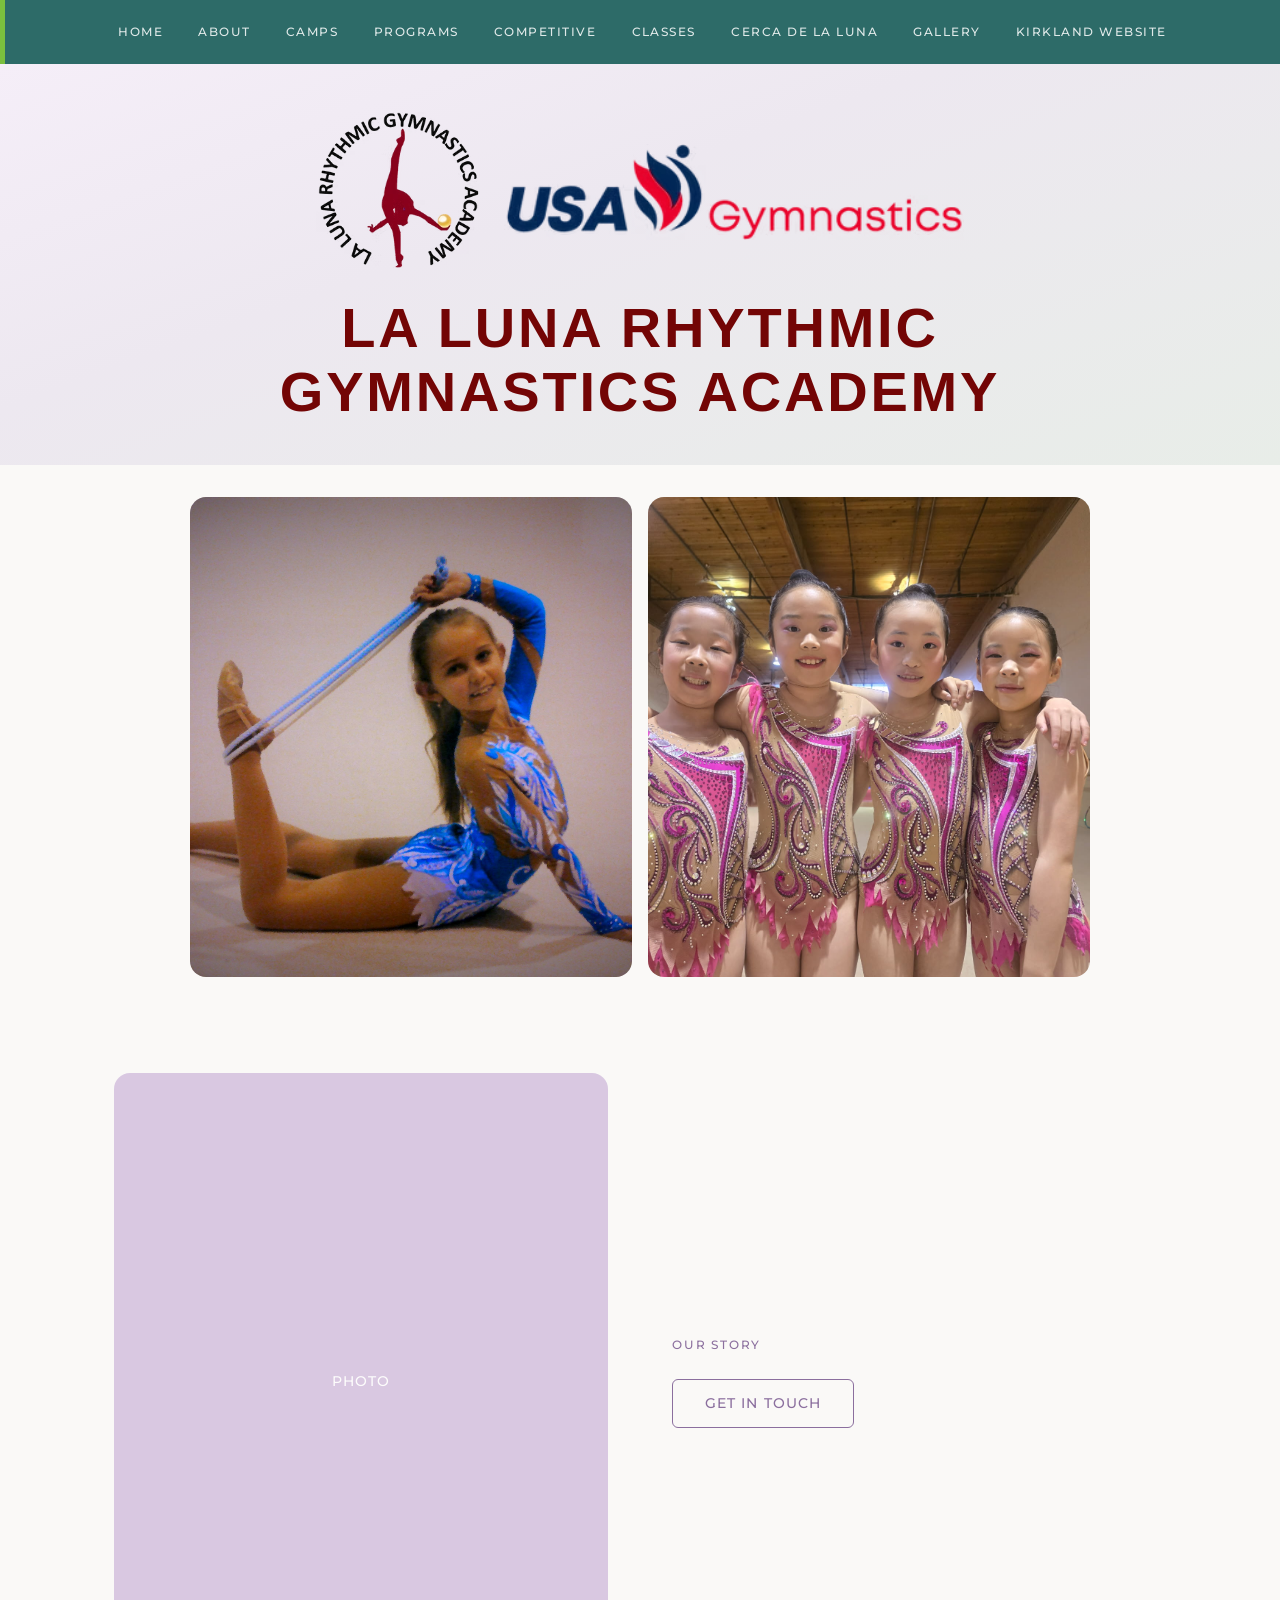
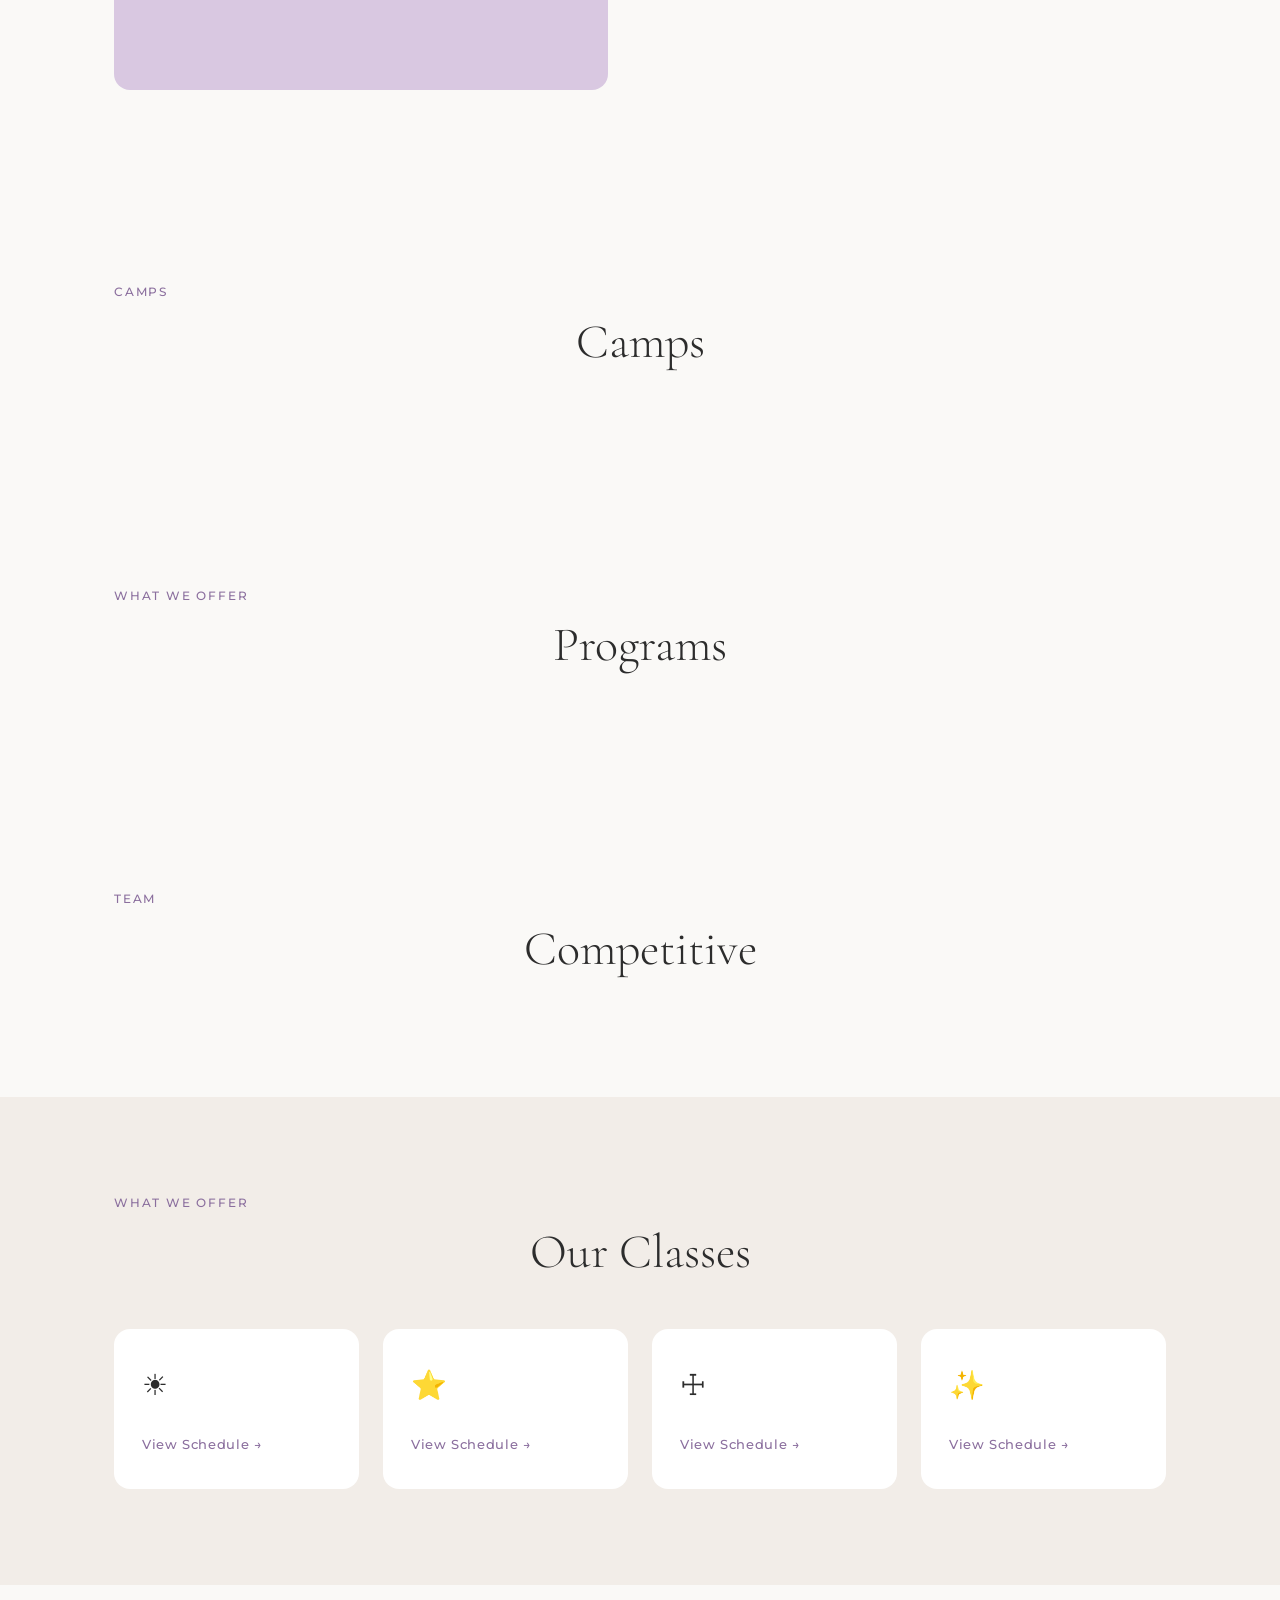
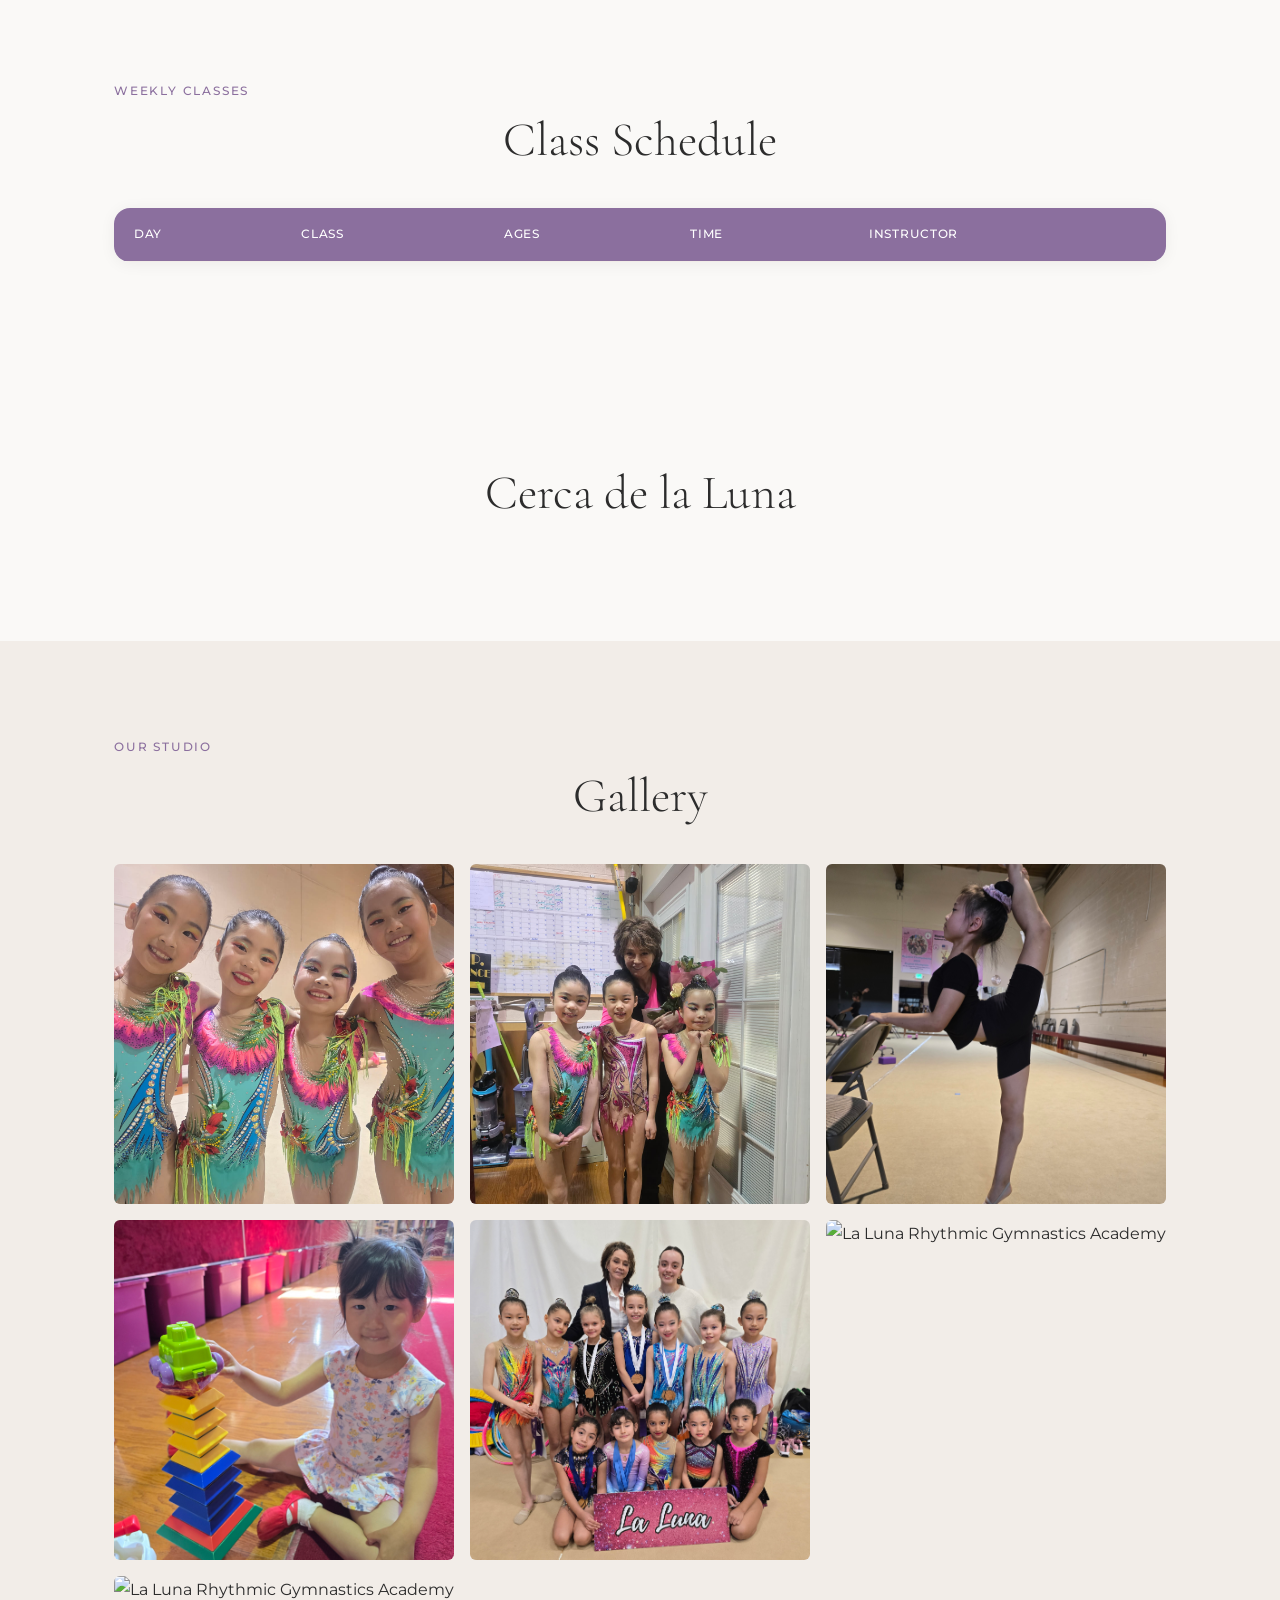
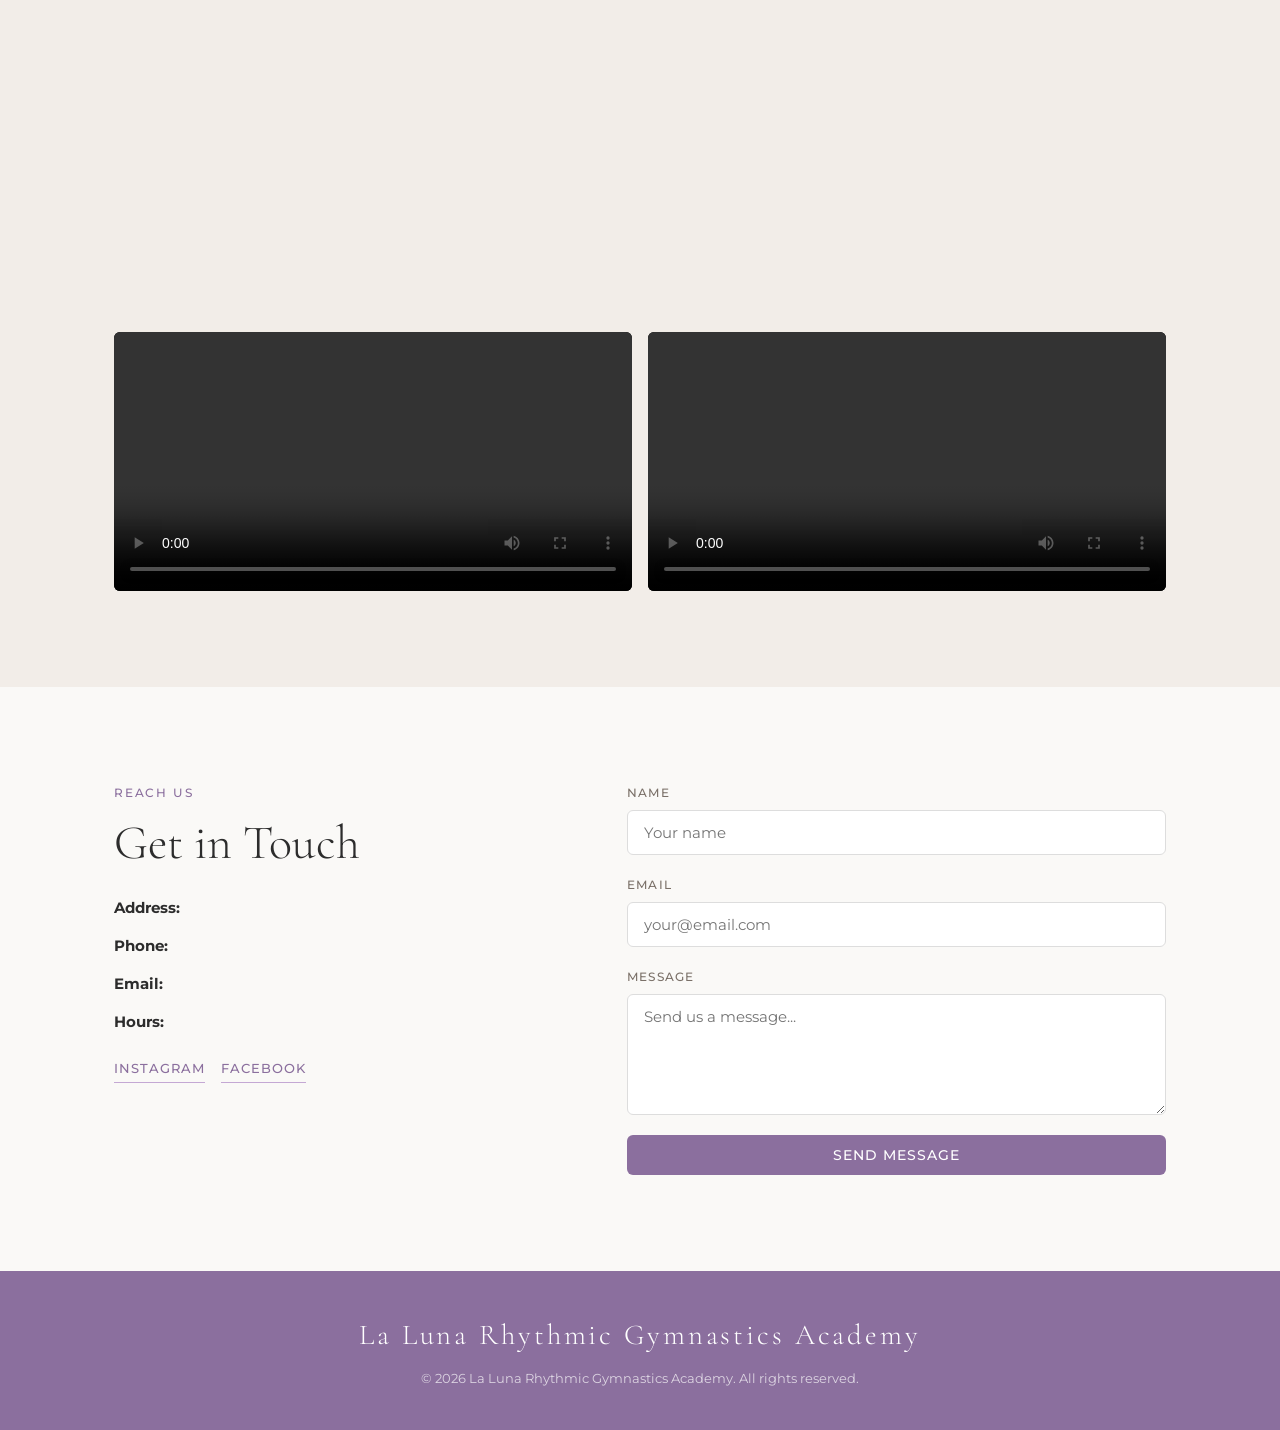
==== index.html @ 598becb3 "start" ====
<!DOCTYPE html>
<html lang="en">
<head>
  <meta charset="UTF-8" />
  <meta name="viewport" content="width=device-width, initial-scale=1.0" />
  <title>La Luna Rhythmic Gymnastics Academy</title>
  <link rel="stylesheet" href="styles.css" />
  <link rel="preconnect" href="https://fonts.googleapis.com" />
  <link rel="preconnect" href="https://fonts.gstatic.com" crossorigin />
  <link href="https://fonts.googleapis.com/css2?family=Cormorant+Garamond:ital,wght@0,300;0,400;0,600;1,300;1,400&family=Montserrat:wght@300;400;500&display=swap" rel="stylesheet" />
</head>
<body>

  <!-- ===== NAVIGATION ===== -->
  <header id="header">
    <nav class="nav container">
      <a href="#home" class="nav-logo">La Luna Rhythmic Gymnastics Academy</a>
      <ul class="nav-links">
        <li><a href="#home">Home</a></li>
        <li class="has-dropdown">
          <a href="#about">About</a>
          <ul class="dropdown">
            <li><a href="#">Missions and Values</a></li>
            <li><a href="#">What is Rhythmic Gymnastics</a></li>
            <li><a href="#">About Us</a></li>
            <li><a href="#">Our Coaches and Staff</a></li>
          </ul>
        </li>
        <li><a href="#camp">Camps</a></li>
        <li class="has-dropdown">
          <a href="#programs">Programs</a>
          <ul class="dropdown">
            <li><a href="#">Competitive Program</a></li>
            <li><a href="#">Performance Program</a></li>
            <li><a href="#">Pre-Team Program</a></li>
          </ul>
        </li>
        <li><a href="#competitive">Competitive</a></li>
        <li><a href="#classes">Classes</a></li>
        <li><a href="#cerca">Cerca de la Luna</a></li>
        <li><a href="#gallery">Gallery</a></li>
        <li><a href="https://www.lalunagym.com/" target="_blank" rel="noopener">Kirkland Website</a></li>
      </ul>
      <button class="nav-toggle" aria-label="Open menu">&#9776;</button>
    </nav>
  </header>

  <!-- ===== 1. HOME ===== -->
  <section id="home" class="hero">
    <div class="hero-title-band">
      <div class="hero-logos">
        <img src="photos/LaLunaLogo-red.avif" alt="La Luna Logo" class="hero-logo-main" />
        <img src="photos/logo-usagym-horizontal.avif" alt="USA Gymnastics" class="hero-logo-usagym" />
      </div>
      <h1 class="hero-title">La Luna Rhythmic<br>Gymnastics Academy</h1>
    </div>
    <div class="hero-photos">
      <img src="photos/MainPhotoTop1W.jpg" alt="La Luna Rhythmic Gymnastics Academy" class="hero-main-photo" />
      <img src="photos/MainPhotoTop4A.jpg" alt="La Luna Rhythmic Gymnastics Academy" class="hero-main-photo" />
    </div>
  </section>

  <!-- ===== 2. ABOUT ===== -->
  <section id="about" class="section about">
    <div class="container about-grid">
      <div class="about-image">
        <div class="image-placeholder">Photo</div>
      </div>
      <div class="about-text">
        <span class="section-label">Our Story</span>
        <h2 class="section-title"></h2>
        <p></p>
        <a href="#contact" class="btn btn-secondary">Get in Touch</a>
      </div>
    </div>
  </section>

  <!-- ===== 3. CAMPS ===== -->
  <section id="camp" class="section camp">
    <div class="container">
      <span class="section-label">Camps</span>
      <h2 class="section-title centered">Camps</h2>
      <!-- Camp content goes here -->
    </div>
  </section>

  <!-- ===== 4. PROGRAMS ===== -->
  <section id="programs" class="section programs">
    <div class="container">
      <span class="section-label">What We Offer</span>
      <h2 class="section-title centered">Programs</h2>
      <!-- Program content goes here -->
    </div>
  </section>

  <!-- ===== 5. COMPETITIVE ===== -->
  <section id="competitive" class="section competitive">
    <div class="container">
      <span class="section-label">Team</span>
      <h2 class="section-title centered">Competitive</h2>
      <!-- Competitive content goes here -->
    </div>
  </section>

  <!-- ===== 6. CLASSES ===== -->
  <section id="classes" class="section classes">
    <div class="container">
      <span class="section-label">What We Offer</span>
      <h2 class="section-title centered">Our Classes</h2>
      <div class="classes-grid">

        <div class="class-card">
          <div class="class-icon">&#9728;</div>
          <h3></h3>
          <p></p>
          <a href="#schedule" class="card-link">View Schedule &rarr;</a>
        </div>

        <div class="class-card">
          <div class="class-icon">&#11088;</div>
          <h3></h3>
          <p></p>
          <a href="#schedule" class="card-link">View Schedule &rarr;</a>
        </div>

        <div class="class-card">
          <div class="class-icon">&#9769;</div>
          <h3></h3>
          <p></p>
          <a href="#schedule" class="card-link">View Schedule &rarr;</a>
        </div>

        <div class="class-card">
          <div class="class-icon">&#10024;</div>
          <h3></h3>
          <p></p>
          <a href="#schedule" class="card-link">View Schedule &rarr;</a>
        </div>

      </div>
    </div>
  </section>

  <!-- ===== CLASS SCHEDULE ===== -->
  <section id="schedule" class="section schedule">
    <div class="container">
      <span class="section-label">Weekly Classes</span>
      <h2 class="section-title centered">Class Schedule</h2>
      <div class="schedule-table-wrapper">
        <table class="schedule-table">
          <thead>
            <tr>
              <th>Day</th>
              <th>Class</th>
              <th>Ages</th>
              <th>Time</th>
              <th>Instructor</th>
            </tr>
          </thead>
          <tbody>
            <!-- Schedule rows will go here -->
          </tbody>
        </table>
      </div>
    </div>
  </section>

  <!-- ===== 7. CERCA DE LA LUNA ===== -->
  <section id="cerca" class="section cerca">
    <div class="container">
      <span class="section-label"></span>
      <h2 class="section-title centered">Cerca de la Luna</h2>
      <!-- Cerca content goes here -->
    </div>
  </section>

  <!-- ===== 8. GALLERY ===== -->
  <section id="gallery" class="section gallery">
    <div class="container">
      <span class="section-label">Our Studio</span>
      <h2 class="section-title centered">Gallery</h2>
      <div class="gallery-grid">
        <div class="gallery-item"><img src="photos/-792752957949098263 (1).jpg" alt="La Luna Rhythmic Gymnastics Academy" /></div>
        <div class="gallery-item"><img src="photos/-8945169691822873436 (2).jpg" alt="La Luna Rhythmic Gymnastics Academy" /></div>
        <div class="gallery-item"><img src="photos/20250624_144632.jpg" alt="La Luna Rhythmic Gymnastics Academy" /></div>
        <div class="gallery-item"><img src="photos/20250723_084057.jpg" alt="La Luna Rhythmic Gymnastics Academy" /></div>
        <div class="gallery-item"><img src="photos/20260208_131824 (1).jpg" alt="La Luna Rhythmic Gymnastics Academy" /></div>
        <div class="gallery-item"><img src="photos/8096553726588312674 (1).jpg" alt="La Luna Rhythmic Gymnastics Academy" /></div>
        <div class="gallery-item"><img src="photos/8427914641764831034 (1).jpg" alt="La Luna Rhythmic Gymnastics Academy" /></div>
      </div>
      <div class="video-grid">
        <video controls>
          <source src="photos/-3800748207423589349 (1).mp4" type="video/mp4" />
        </video>
        <video controls>
          <source src="photos/8712879567078127973.mp4" type="video/mp4" />
        </video>
      </div>
    </div>
  </section>

  <!-- ===== CONTACT ===== -->
  <section id="contact" class="section contact">
    <div class="container contact-grid">
      <div class="contact-info">
        <span class="section-label">Reach Us</span>
        <h2 class="section-title">Get in Touch</h2>
        <ul class="contact-details">
          <li><strong>Address:</strong></li>
          <li><strong>Phone:</strong></li>
          <li><strong>Email:</strong></li>
          <li><strong>Hours:</strong></li>
        </ul>
        <div class="social-links">
          <a href="#" aria-label="Instagram">Instagram</a>
          <a href="#" aria-label="Facebook">Facebook</a>
        </div>
      </div>
      <form class="contact-form" onsubmit="handleSubmit(event)">
        <div class="form-group">
          <label for="name">Name</label>
          <input type="text" id="name" name="name" placeholder="Your name" required />
        </div>
        <div class="form-group">
          <label for="email">Email</label>
          <input type="email" id="email" name="email" placeholder="your@email.com" required />
        </div>
        <div class="form-group">
          <label for="message">Message</label>
          <textarea id="message" name="message" rows="5" placeholder="Send us a message..." required></textarea>
        </div>
        <button type="submit" class="btn btn-primary">Send Message</button>
        <p class="form-success" id="form-success">Thank you! We'll be in touch soon.</p>
      </form>
    </div>
  </section>

  <!-- ===== FOOTER ===== -->
  <footer class="footer">
    <div class="container footer-inner">
      <p class="footer-logo">La Luna Rhythmic Gymnastics Academy</p>
      <p class="footer-copy">&copy; 2026 La Luna Rhythmic Gymnastics Academy. All rights reserved.</p>
    </div>
  </footer>

  <script src="script.js"></script>
</body>
</html>
---- styles.css ----
/* =============================================
   LA LUNA — STYLES
   =============================================
   EASY EDIT GUIDE:
   - Colors    → :root section below
   - Fonts     → :root section below
   - Spacing   → :root section below
   ============================================= */

:root {
  /* --- Brand Colors --- */
  --color-bg:         #faf9f7;        /* page background */
  --color-surface:    #f2ede8;        /* card / section backgrounds */
  --color-accent:     #8b6f9e;        /* primary accent (purple/mauve) */
  --color-accent-light: #c4a8d4;      /* lighter accent */
  --color-text:       #2c2c2c;        /* main text */
  --color-text-muted: #7a7068;        /* secondary text */
  --color-white:      #ffffff;

  /* --- Typography --- */
  --font-display:  'Cormorant Garamond', Georgia, serif;
  --font-body:     'Montserrat', Arial, sans-serif;

  /* --- Spacing & Layout --- */
  --section-pad:   6rem 0;
  --container-max: 1100px;
  --radius:        6px;
  --radius-lg:     16px;

  /* --- Transitions --- */
  --transition: 0.25s ease;
}

/* ===== RESET & BASE ===== */
*, *::before, *::after { box-sizing: border-box; margin: 0; padding: 0; }

html { scroll-behavior: smooth; }

body {
  background-color: var(--color-bg);
  color: var(--color-text);
  font-family: var(--font-body);
  font-size: 16px;
  line-height: 1.7;
}

img { display: block; max-width: 100%; height: auto; }
a  { color: inherit; text-decoration: none; }

/* ===== UTILITIES ===== */
.container {
  max-width: var(--container-max);
  margin: 0 auto;
  padding: 0 1.5rem;
}

.section { padding: var(--section-pad); }

.section-label {
  display: block;
  font-family: var(--font-body);
  font-size: 0.75rem;
  font-weight: 500;
  letter-spacing: 0.15em;
  text-transform: uppercase;
  color: var(--color-accent);
  margin-bottom: 0.75rem;
}

.section-title {
  font-family: var(--font-display);
  font-size: clamp(2rem, 4vw, 3rem);
  font-weight: 300;
  line-height: 1.15;
  margin-bottom: 1.5rem;
}

.section-title.centered { text-align: center; }

/* ===== BUTTONS ===== */
.btn {
  display: inline-block;
  padding: 0.75rem 2rem;
  border-radius: var(--radius);
  font-family: var(--font-body);
  font-size: 0.85rem;
  font-weight: 500;
  letter-spacing: 0.08em;
  text-transform: uppercase;
  cursor: pointer;
  transition: var(--transition);
  border: none;
}

.btn-primary {
  background-color: var(--color-accent);
  color: var(--color-white);
}
.btn-primary:hover { background-color: var(--color-accent-light); }

.btn-secondary {
  background-color: transparent;
  color: var(--color-accent);
  border: 1.5px solid var(--color-accent);
}
.btn-secondary:hover {
  background-color: var(--color-accent);
  color: var(--color-white);
}

/* ===== NAVIGATION ===== */
#header {
  position: fixed;
  top: 0; left: 0; right: 0;
  z-index: 100;
  background-color: #2d6b68;
  border-left: 5px solid #7abf3e;
  transition: box-shadow var(--transition);
}

.nav {
  display: flex;
  align-items: center;
  justify-content: space-between;
  height: 64px;
}

.nav-logo {
  font-family: var(--font-display);
  font-size: 1rem;
  font-weight: 400;
  letter-spacing: 0.06em;
  color: #ffffff;
  display: none; /* hidden — logo is in the hero */
}

.nav-links {
  display: flex;
  gap: 0;
  list-style: none;
  width: 100%;
  justify-content: flex-start;
  padding-left: 0;
  margin-left: -1rem;
}

.nav-links li a {
  display: block;
  padding: 0 1.1rem;
  font-family: var(--font-body);
  font-size: 0.78rem;
  font-weight: 500;
  letter-spacing: 0.12em;
  text-transform: uppercase;
  color: rgba(255,255,255,0.85);
  transition: color var(--transition);
  white-space: nowrap;
}
.nav-links li a:hover { color: #ffffff; }

/* ===== DROPDOWN ===== */
.has-dropdown { position: relative; }

.dropdown {
  display: none;
  position: absolute;
  top: 100%;
  left: 0;
  background-color: #2d6b68;
  list-style: none;
  min-width: 220px;
  border-top: 2px solid #7abf3e;
  z-index: 200;
}

.dropdown li a {
  display: block;
  padding: 0.75rem 1.25rem;
  font-size: 0.75rem;
  font-weight: 500;
  letter-spacing: 0.1em;
  text-transform: uppercase;
  color: rgba(255,255,255,0.85);
  white-space: nowrap;
  transition: background-color var(--transition), color var(--transition);
}

.dropdown li a:hover {
  background-color: rgba(255,255,255,0.1);
  color: #ffffff;
}

.has-dropdown:hover .dropdown { display: block; }

.nav-toggle {
  display: none;
  background: none;
  border: none;
  font-size: 1.4rem;
  cursor: pointer;
  color: var(--color-text);
}

/* ===== HERO ===== */
.hero {
  display: flex;
  flex-direction: column;
  padding-top: 64px; /* offset fixed nav */
}

.hero-title-band {
  background: linear-gradient(160deg, #f5eef8 0%, #ede8f0 40%, #e8ede8 100%);
  text-align: center;
  padding: 3rem 1.5rem 2.5rem;
  display: flex;
  flex-direction: column;
  align-items: center;
}

.hero-photos {
  display: grid;
  grid-template-columns: 1fr 1fr;
  gap: 0;
  width: 100%;
  margin: 0;
}

.hero-main-photo {
  width: 100%;
  height: 480px;
  display: block;
  object-fit: cover;
  border-radius: 0;
}

.hero-logos {
  display: flex;
  align-items: center;
  justify-content: center;
  gap: 1.5rem;
  margin-bottom: 1.5rem;
  flex-wrap: wrap;
}

.hero-logo-main {
  height: 160px;
  width: auto;
}

.hero-logo-usagym {
  height: 96px;
  width: auto;
}

.hero-photos {
  display: grid;
  grid-template-columns: 1fr 1fr;
  gap: 1rem;
  width: 100%;
  max-width: 900px;
  margin: 2rem auto 0;
}

.hero-main-photo {
  width: 100%;
  border-radius: var(--radius-lg);
  display: block;
  object-fit: cover;
}

.hero-tagline {
  font-size: 0.8rem;
  font-weight: 500;
  letter-spacing: 0.2em;
  text-transform: uppercase;
  color: var(--color-accent-light);
  margin-bottom: 1rem;
}

.hero-title {
  font-family: Helvetica, Arial, sans-serif;
  font-size: 3.5rem;
  font-weight: bold;
  line-height: 1.15;
  color: #730505;
  letter-spacing: 0.05em;
  text-transform: uppercase;
  margin-bottom: 0;
}


/* ===== ABOUT ===== */
.about { background-color: var(--color-bg); }

.about-grid {
  display: grid;
  grid-template-columns: 1fr 1fr;
  gap: 4rem;
  align-items: center;
}

.about-image .image-placeholder {
  aspect-ratio: 4/5;
  border-radius: var(--radius-lg);
}

.about-text p {
  color: var(--color-text-muted);
  margin-bottom: 1.25rem;
}

/* ===== CLASSES ===== */
.classes { background-color: var(--color-surface); }

.classes-grid {
  display: grid;
  grid-template-columns: repeat(auto-fit, minmax(220px, 1fr));
  gap: 1.5rem;
  margin-top: 3rem;
}

.class-card {
  background-color: var(--color-white);
  border-radius: var(--radius-lg);
  padding: 2rem 1.75rem;
  transition: transform var(--transition), box-shadow var(--transition);
}
.class-card:hover {
  transform: translateY(-4px);
  box-shadow: 0 12px 32px rgba(139, 111, 158, 0.12);
}

.class-icon {
  font-size: 1.8rem;
  margin-bottom: 1rem;
}

.class-card h3 {
  font-family: var(--font-display);
  font-size: 1.5rem;
  font-weight: 400;
  margin-bottom: 0.75rem;
}

.class-card p {
  font-size: 0.9rem;
  color: var(--color-text-muted);
  margin-bottom: 1.25rem;
}

.card-link {
  font-size: 0.8rem;
  font-weight: 500;
  letter-spacing: 0.05em;
  color: var(--color-accent);
  transition: letter-spacing var(--transition);
}
.card-link:hover { letter-spacing: 0.1em; }

/* ===== SCHEDULE ===== */
.schedule { background-color: var(--color-bg); }

.schedule-table-wrapper {
  overflow-x: auto;
  margin-top: 2.5rem;
  border-radius: var(--radius-lg);
  box-shadow: 0 2px 16px rgba(0,0,0,0.06);
}

.schedule-table {
  width: 100%;
  border-collapse: collapse;
  background-color: var(--color-white);
  font-size: 0.9rem;
}

.schedule-table th,
.schedule-table td {
  padding: 1rem 1.25rem;
  text-align: left;
  border-bottom: 1px solid var(--color-surface);
}

.schedule-table thead th {
  background-color: var(--color-accent);
  color: var(--color-white);
  font-weight: 500;
  letter-spacing: 0.06em;
  text-transform: uppercase;
  font-size: 0.75rem;
}

.schedule-table tbody tr:last-child td { border-bottom: none; }
.schedule-table tbody tr:hover { background-color: var(--color-surface); }

/* ===== GALLERY ===== */
.gallery { background-color: var(--color-surface); }

.gallery-grid {
  display: grid;
  grid-template-columns: repeat(3, 1fr);
  gap: 1rem;
  margin-top: 2.5rem;
}

.gallery-item {
  aspect-ratio: 1;
  border-radius: var(--radius);
  overflow: hidden;
}

.gallery-item img {
  width: 100%;
  height: 100%;
  object-fit: cover;
  transition: transform 0.4s ease;
}
.gallery-item:hover img { transform: scale(1.04); }

.video-grid {
  display: grid;
  grid-template-columns: repeat(auto-fit, minmax(300px, 1fr));
  gap: 1rem;
  margin-top: 1rem;
}

.video-grid video {
  width: 100%;
  border-radius: var(--radius);
  background: #000;
}

/* ===== IMAGE PLACEHOLDER (remove when adding real photos) ===== */
.image-placeholder {
  background-color: var(--color-accent-light);
  display: flex;
  align-items: center;
  justify-content: center;
  color: var(--color-white);
  font-size: 0.85rem;
  font-weight: 500;
  letter-spacing: 0.08em;
  text-transform: uppercase;
  opacity: 0.6;
  border-radius: var(--radius);
}

/* ===== CONTACT ===== */
.contact { background-color: var(--color-bg); }

.contact-grid {
  display: grid;
  grid-template-columns: 1fr 1.2fr;
  gap: 4rem;
  align-items: start;
}

.contact-details {
  list-style: none;
  margin: 1.5rem 0;
  display: flex;
  flex-direction: column;
  gap: 0.75rem;
  color: var(--color-text-muted);
  font-size: 0.95rem;
}

.contact-details strong { color: var(--color-text); }

.social-links {
  display: flex;
  gap: 1rem;
  margin-top: 1.5rem;
}

.social-links a {
  font-size: 0.8rem;
  font-weight: 500;
  letter-spacing: 0.08em;
  text-transform: uppercase;
  color: var(--color-accent);
  border-bottom: 1px solid var(--color-accent-light);
  padding-bottom: 2px;
  transition: color var(--transition);
}
.social-links a:hover { color: var(--color-accent-light); }

/* Contact Form */
.contact-form {
  display: flex;
  flex-direction: column;
  gap: 1.25rem;
}

.form-group {
  display: flex;
  flex-direction: column;
  gap: 0.4rem;
}

.form-group label {
  font-size: 0.75rem;
  font-weight: 500;
  letter-spacing: 0.1em;
  text-transform: uppercase;
  color: var(--color-text-muted);
}

.form-group input,
.form-group textarea {
  padding: 0.75rem 1rem;
  border: 1.5px solid #ddd;
  border-radius: var(--radius);
  font-family: var(--font-body);
  font-size: 0.95rem;
  color: var(--color-text);
  background-color: var(--color-white);
  transition: border-color var(--transition);
  outline: none;
  resize: vertical;
}

.form-group input:focus,
.form-group textarea:focus {
  border-color: var(--color-accent);
}

.form-success {
  display: none;
  color: var(--color-accent);
  font-size: 0.9rem;
  font-style: italic;
  text-align: center;
}

/* ===== FOOTER ===== */
.footer {
  background-color: var(--color-accent);
  color: var(--color-white);
  padding: 2.5rem 0;
}

.footer-inner {
  display: flex;
  flex-direction: column;
  align-items: center;
  gap: 0.5rem;
  text-align: center;
}

.footer-logo {
  font-family: var(--font-display);
  font-size: 1.8rem;
  font-weight: 300;
  letter-spacing: 0.1em;
}

.footer-copy {
  font-size: 0.8rem;
  opacity: 0.7;
}

/* ===== RESPONSIVE ===== */
@media (max-width: 768px) {
  .nav-links { display: none; }
  .nav-links.open {
    display: flex;
    flex-direction: column;
    position: absolute;
    top: 68px; left: 0; right: 0;
    background-color: var(--color-bg);
    padding: 1.5rem;
    border-bottom: 1px solid rgba(0,0,0,0.07);
    gap: 1.25rem;
  }
  .nav-toggle { display: block; }

  .about-grid,
  .contact-grid { grid-template-columns: 1fr; gap: 2.5rem; }

  .gallery-grid { grid-template-columns: repeat(2, 1fr); }
}

@media (max-width: 480px) {
  .gallery-grid { grid-template-columns: 1fr; }
  .classes-grid { grid-template-columns: 1fr; }
}
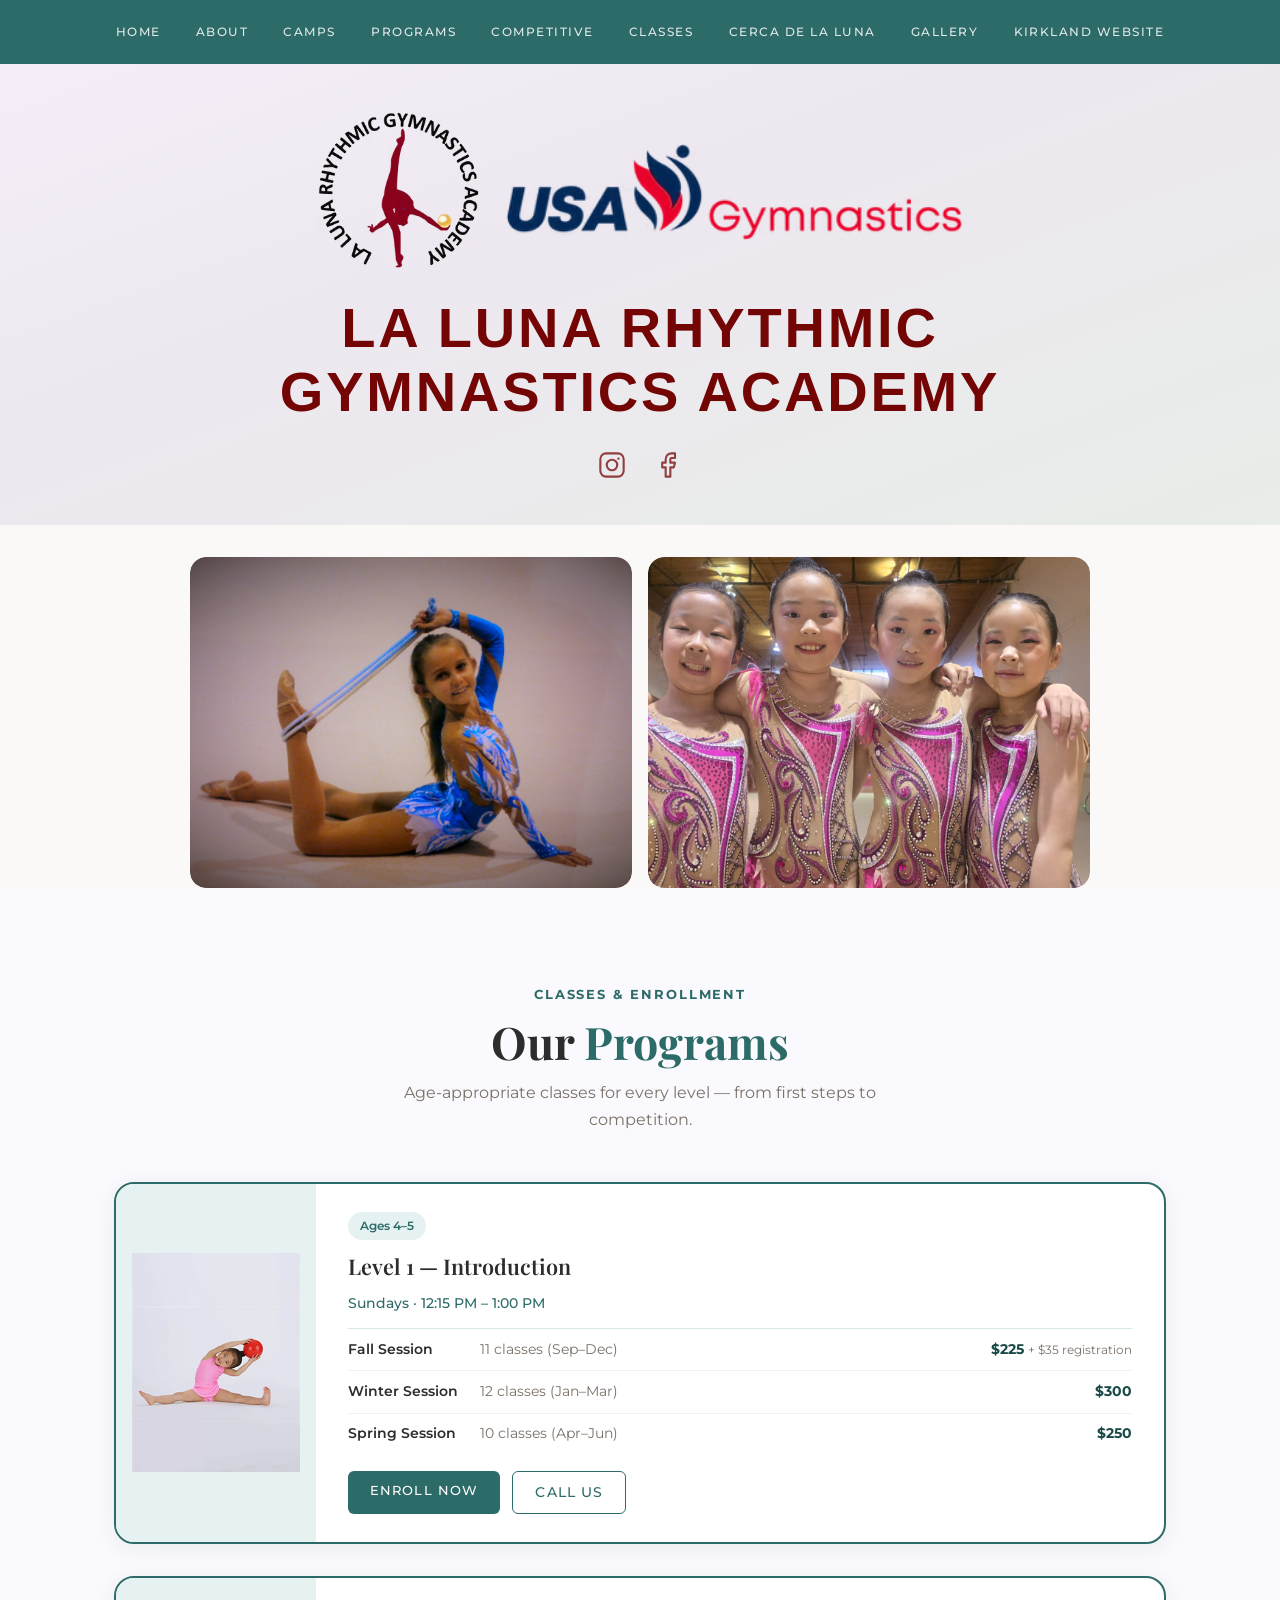
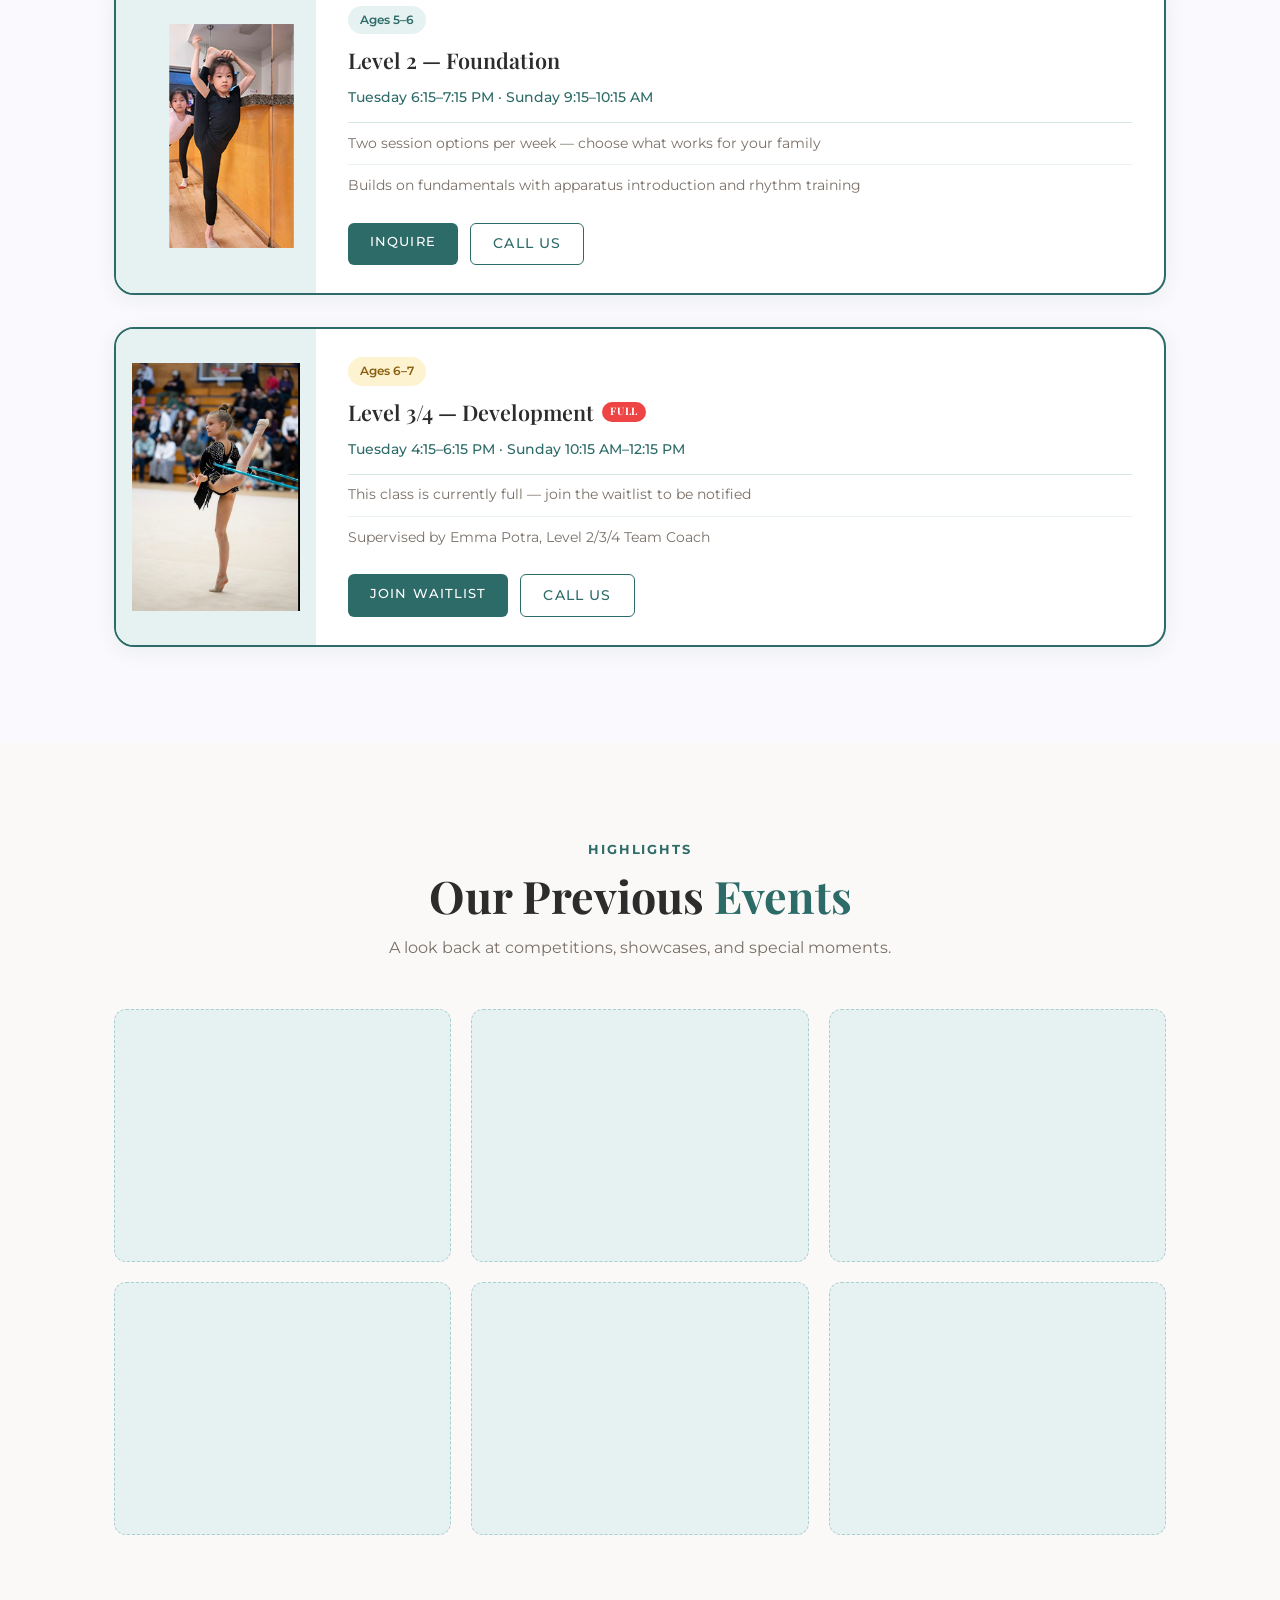
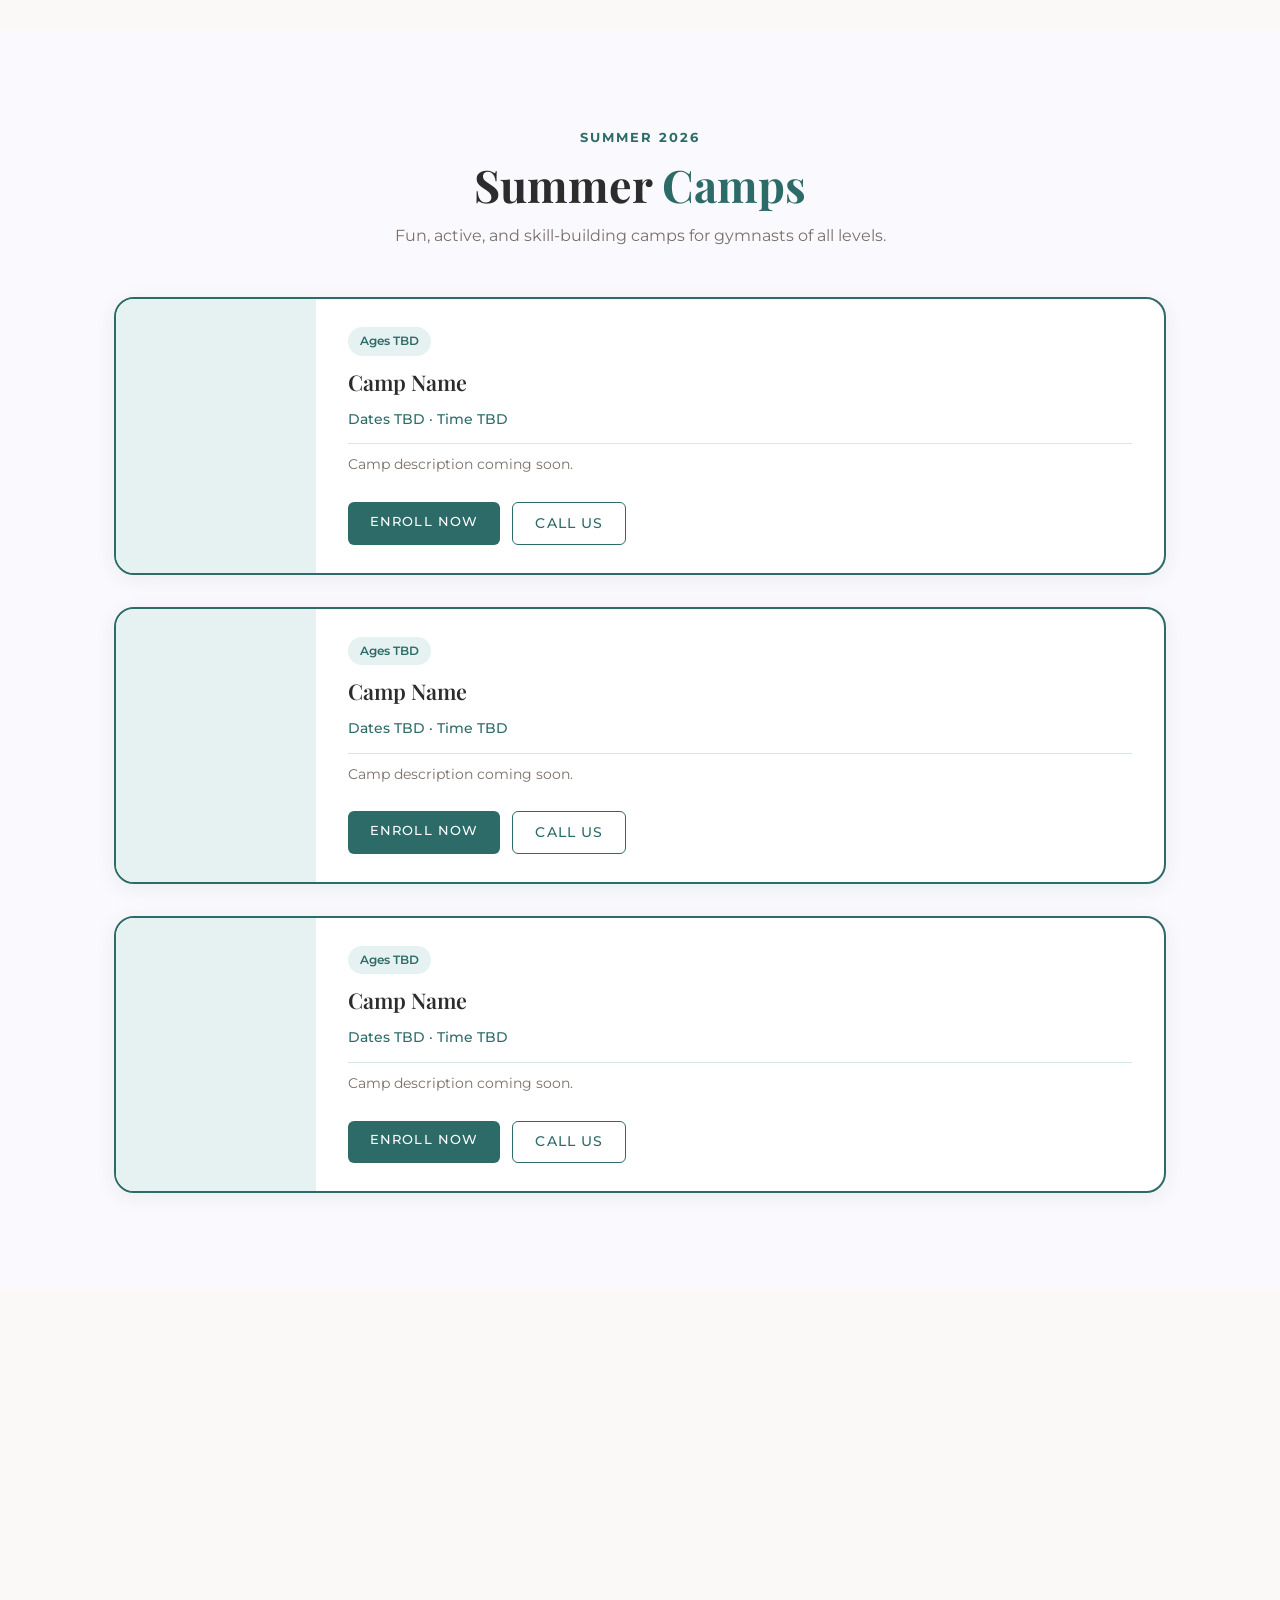
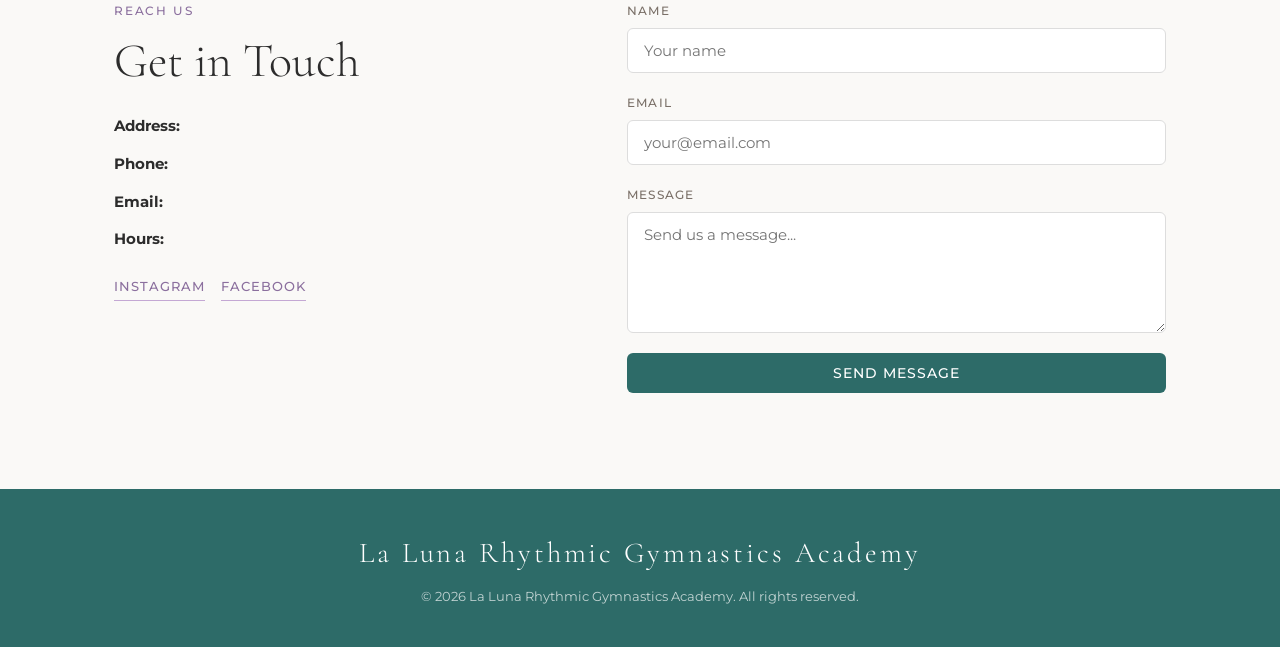
==== commit 8d3471b4: ":)" ====
--- a/index.html
+++ b/index.html
@@ -7,7 +7,7 @@
   <link rel="stylesheet" href="styles.css" />
   <link rel="preconnect" href="https://fonts.googleapis.com" />
   <link rel="preconnect" href="https://fonts.gstatic.com" crossorigin />
-  <link href="https://fonts.googleapis.com/css2?family=Cormorant+Garamond:ital,wght@0,300;0,400;0,600;1,300;1,400&family=Montserrat:wght@300;400;500&display=swap" rel="stylesheet" />
+  <link href="https://fonts.googleapis.com/css2?family=Cormorant+Garamond:ital,wght@0,300;0,400;0,600;1,300;1,400&family=Montserrat:wght@300;400;500&family=Playfair+Display:wght@600;700&display=swap" rel="stylesheet" />
 </head>
 <body>
 
@@ -38,7 +38,7 @@
         <li><a href="#competitive">Competitive</a></li>
         <li><a href="#classes">Classes</a></li>
         <li><a href="#cerca">Cerca de la Luna</a></li>
-        <li><a href="#gallery">Gallery</a></li>
+        <li><a href="gallery.html">Gallery</a></li>
         <li><a href="https://www.lalunagym.com/" target="_blank" rel="noopener">Kirkland Website</a></li>
       </ul>
       <button class="nav-toggle" aria-label="Open menu">&#9776;</button>
@@ -53,153 +53,243 @@
         <img src="photos/logo-usagym-horizontal.avif" alt="USA Gymnastics" class="hero-logo-usagym" />
       </div>
       <h1 class="hero-title">La Luna Rhythmic<br>Gymnastics Academy</h1>
+      <div class="hero-social">
+        <a href="#" class="hero-social-link" aria-label="Instagram">
+          <svg xmlns="http://www.w3.org/2000/svg" viewBox="0 0 24 24" fill="none" stroke="currentColor" stroke-width="1.8" stroke-linecap="round" stroke-linejoin="round">
+            <rect x="2" y="2" width="20" height="20" rx="5" ry="5"/>
+            <circle cx="12" cy="12" r="4.5"/>
+            <circle cx="17.5" cy="6.5" r="1" fill="currentColor" stroke="none"/>
+          </svg>
+        </a>
+        <a href="#" class="hero-social-link" aria-label="Facebook">
+          <svg xmlns="http://www.w3.org/2000/svg" viewBox="0 0 24 24" fill="none" stroke="currentColor" stroke-width="1.8" stroke-linecap="round" stroke-linejoin="round">
+            <path d="M18 2h-3a5 5 0 0 0-5 5v3H7v4h3v8h4v-8h3l1-4h-4V7a1 1 0 0 1 1-1h3z"/>
+          </svg>
+        </a>
+      </div>
     </div>
     <div class="hero-photos">
-      <img src="photos/MainPhotoTop1W.jpg" alt="La Luna Rhythmic Gymnastics Academy" class="hero-main-photo" />
-      <img src="photos/MainPhotoTop4A.jpg" alt="La Luna Rhythmic Gymnastics Academy" class="hero-main-photo" />
+      <div class="hero-photo-slot" id="photo-slot-left">
+        <button class="slide-arrow slide-arrow--prev" aria-label="Previous">&#8249;</button>
+        <button class="slide-arrow slide-arrow--next" aria-label="Next">&#8250;</button>
+        <img src="photos/HomepageL/MainPhotoTop1W.jpg" alt="La Luna Rhythmic Gymnastics Academy" class="hero-main-photo slide active" />
+      </div>
+      <div class="hero-photo-slot" id="photo-slot-right">
+        <button class="slide-arrow slide-arrow--prev" aria-label="Previous">&#8249;</button>
+        <button class="slide-arrow slide-arrow--next" aria-label="Next">&#8250;</button>
+        <img src="photos/HomepageR/MainPhotoTop4A.jpg" alt="La Luna Rhythmic Gymnastics Academy" class="hero-main-photo slide active" />
+      </div>
+    </div>
+  </section>
+
+  <!-- ===== OUR PROGRAMS ===== -->
+  <section id="our-programs" class="section our-programs">
+    <div class="container">
+      <div class="our-programs-header">
+        <span class="our-programs-eyebrow">Classes &amp; Enrollment</span>
+        <h2 class="our-programs-title">Our <span class="our-programs-title-accent">Programs</span></h2>
+        <p class="our-programs-subtitle">Age-appropriate classes for every level — from first steps to competition.</p>
+      </div>
+
+      <div class="program-cards">
+
+        <!-- Card 1: Level 1 Introduction -->
+        <div class="program-card">
+          <div class="program-card-image">
+            <img src="photos/level1.png" alt="Level 1 Introduction" />
+          </div>
+          <div class="program-card-info">
+            <span class="program-badge">Ages 4–5</span>
+            <h3 class="program-card-title">Level 1 — Introduction</h3>
+            <p class="program-schedule">Sundays · 12:15 PM – 1:00 PM</p>
+            <div class="program-sessions">
+              <div class="program-session-row">
+                <span class="session-name">Fall Session</span>
+                <span class="session-detail">11 classes (Sep–Dec)</span>
+                <span class="session-price">$225 <span class="session-reg">+ $35 registration</span></span>
+              </div>
+              <div class="program-session-row">
+                <span class="session-name">Winter Session</span>
+                <span class="session-detail">12 classes (Jan–Mar)</span>
+                <span class="session-price">$300</span>
+              </div>
+              <div class="program-session-row">
+                <span class="session-name">Spring Session</span>
+                <span class="session-detail">10 classes (Apr–Jun)</span>
+                <span class="session-price">$250</span>
+              </div>
+            </div>
+            <div class="program-card-actions">
+              <a href="#contact" class="btn btn-primary btn-sm">Enroll Now</a>
+              <a href="tel:" class="btn btn-outline btn-sm">Call Us</a>
+            </div>
+          </div>
+        </div>
+
+        <!-- Card 2: Level 2 Foundation -->
+        <div class="program-card">
+          <div class="program-card-image">
+            <img src="photos/level2.png" alt="Level 2 Foundation" />
+          </div>
+          <div class="program-card-info">
+            <span class="program-badge">Ages 5–6</span>
+            <h3 class="program-card-title">Level 2 — Foundation</h3>
+            <p class="program-schedule">Tuesday 6:15–7:15 PM · Sunday 9:15–10:15 AM</p>
+            <div class="program-sessions">
+              <div class="program-session-row program-session-text">
+                <span class="session-detail-full">Two session options per week — choose what works for your family</span>
+              </div>
+              <div class="program-session-row program-session-text">
+                <span class="session-detail-full">Builds on fundamentals with apparatus introduction and rhythm training</span>
+              </div>
+            </div>
+            <div class="program-card-actions">
+              <a href="#contact" class="btn btn-primary btn-sm">Inquire</a>
+              <a href="tel:" class="btn btn-outline btn-sm">Call Us</a>
+            </div>
+          </div>
+        </div>
+
+        <!-- Card 3: Level 3/4 Development (FULL) -->
+        <div class="program-card program-card--featured">
+          <div class="program-card-image">
+            <img src="photos/level3.jpg" alt="Level 3/4 Development" />
+          </div>
+          <div class="program-card-info">
+            <span class="program-badge program-badge--gold">Ages 6–7</span>
+            <h3 class="program-card-title">
+              Level 3/4 — Development
+              <span class="program-full-badge">FULL</span>
+            </h3>
+            <p class="program-schedule">Tuesday 4:15–6:15 PM · Sunday 10:15 AM–12:15 PM</p>
+            <div class="program-sessions">
+              <div class="program-session-row program-session-text">
+                <span class="session-detail-full">This class is currently full — join the waitlist to be notified</span>
+              </div>
+              <div class="program-session-row program-session-text">
+                <span class="session-detail-full">Supervised by Emma Potra, Level 2/3/4 Team Coach</span>
+              </div>
+            </div>
+            <div class="program-card-actions">
+              <a href="#contact" class="btn btn-primary btn-sm">Join Waitlist</a>
+              <a href="tel:" class="btn btn-outline btn-sm">Call Us</a>
+            </div>
+          </div>
+        </div>
+
+      </div>
+    </div>
+  </section>
+
+  <!-- ===== PREVIOUS EVENTS ===== -->
+  <section id="previous-events" class="section previous-events">
+    <div class="container">
+      <div class="previous-events-header">
+        <span class="our-programs-eyebrow">Highlights</span>
+        <h2 class="our-programs-title">Our Previous <span class="our-programs-title-accent">Events</span></h2>
+        <p class="our-programs-subtitle">A look back at competitions, showcases, and special moments.</p>
+      </div>
+      <div class="events-grid">
+        <div class="event-photo-placeholder"></div>
+        <div class="event-photo-placeholder"></div>
+        <div class="event-photo-placeholder"></div>
+        <div class="event-photo-placeholder"></div>
+        <div class="event-photo-placeholder"></div>
+        <div class="event-photo-placeholder"></div>
+      </div>
+    </div>
+  </section>
+
+  <!-- ===== SUMMER CAMPS ===== -->
+  <section id="summer-camps" class="section summer-camps">
+    <div class="container">
+      <div class="summer-camps-header">
+        <span class="our-programs-eyebrow">Summer 2026</span>
+        <h2 class="our-programs-title">Summer <span class="our-programs-title-accent">Camps</span></h2>
+        <p class="our-programs-subtitle">Fun, active, and skill-building camps for gymnasts of all levels.</p>
+      </div>
+
+      <div class="program-cards">
+
+        <!-- Camp 1 -->
+        <div class="program-card">
+          <div class="program-card-image">
+            <div class="camp-image-placeholder"></div>
+          </div>
+          <div class="program-card-info">
+            <span class="program-badge">Ages TBD</span>
+            <h3 class="program-card-title">Camp Name</h3>
+            <p class="program-schedule">Dates TBD · Time TBD</p>
+            <div class="program-sessions">
+              <div class="program-session-row program-session-text">
+                <span class="session-detail-full">Camp description coming soon.</span>
+              </div>
+            </div>
+            <div class="program-card-actions">
+              <a href="#contact" class="btn btn-primary btn-sm">Enroll Now</a>
+              <a href="tel:" class="btn btn-outline btn-sm">Call Us</a>
+            </div>
+          </div>
+        </div>
+
+        <!-- Camp 2 -->
+        <div class="program-card">
+          <div class="program-card-image">
+            <div class="camp-image-placeholder"></div>
+          </div>
+          <div class="program-card-info">
+            <span class="program-badge">Ages TBD</span>
+            <h3 class="program-card-title">Camp Name</h3>
+            <p class="program-schedule">Dates TBD · Time TBD</p>
+            <div class="program-sessions">
+              <div class="program-session-row program-session-text">
+                <span class="session-detail-full">Camp description coming soon.</span>
+              </div>
+            </div>
+            <div class="program-card-actions">
+              <a href="#contact" class="btn btn-primary btn-sm">Enroll Now</a>
+              <a href="tel:" class="btn btn-outline btn-sm">Call Us</a>
+            </div>
+          </div>
+        </div>
+
+        <!-- Camp 3 -->
+        <div class="program-card">
+          <div class="program-card-image">
+            <div class="camp-image-placeholder"></div>
+          </div>
+          <div class="program-card-info">
+            <span class="program-badge">Ages TBD</span>
+            <h3 class="program-card-title">Camp Name</h3>
+            <p class="program-schedule">Dates TBD · Time TBD</p>
+            <div class="program-sessions">
+              <div class="program-session-row program-session-text">
+                <span class="session-detail-full">Camp description coming soon.</span>
+              </div>
+            </div>
+            <div class="program-card-actions">
+              <a href="#contact" class="btn btn-primary btn-sm">Enroll Now</a>
+              <a href="tel:" class="btn btn-outline btn-sm">Call Us</a>
+            </div>
+          </div>
+        </div>
+
+      </div>
     </div>
   </section>
 
   <!-- ===== 2. ABOUT ===== -->
   <section id="about" class="section about">
     <div class="container about-grid">
-      <div class="about-image">
-        <div class="image-placeholder">Photo</div>
-      </div>
-      <div class="about-text">
-        <span class="section-label">Our Story</span>
+<div class="about-text">
         <h2 class="section-title"></h2>
         <p></p>
-        <a href="#contact" class="btn btn-secondary">Get in Touch</a>
-      </div>
-    </div>
-  </section>
-
-  <!-- ===== 3. CAMPS ===== -->
-  <section id="camp" class="section camp">
-    <div class="container">
-      <span class="section-label">Camps</span>
-      <h2 class="section-title centered">Camps</h2>
-      <!-- Camp content goes here -->
-    </div>
-  </section>
-
-  <!-- ===== 4. PROGRAMS ===== -->
-  <section id="programs" class="section programs">
-    <div class="container">
-      <span class="section-label">What We Offer</span>
-      <h2 class="section-title centered">Programs</h2>
-      <!-- Program content goes here -->
-    </div>
-  </section>
-
-  <!-- ===== 5. COMPETITIVE ===== -->
-  <section id="competitive" class="section competitive">
-    <div class="container">
-      <span class="section-label">Team</span>
-      <h2 class="section-title centered">Competitive</h2>
-      <!-- Competitive content goes here -->
-    </div>
-  </section>
-
-  <!-- ===== 6. CLASSES ===== -->
-  <section id="classes" class="section classes">
-    <div class="container">
-      <span class="section-label">What We Offer</span>
-      <h2 class="section-title centered">Our Classes</h2>
-      <div class="classes-grid">
-
-        <div class="class-card">
-          <div class="class-icon">&#9728;</div>
-          <h3></h3>
-          <p></p>
-          <a href="#schedule" class="card-link">View Schedule &rarr;</a>
-        </div>
-
-        <div class="class-card">
-          <div class="class-icon">&#11088;</div>
-          <h3></h3>
-          <p></p>
-          <a href="#schedule" class="card-link">View Schedule &rarr;</a>
-        </div>
-
-        <div class="class-card">
-          <div class="class-icon">&#9769;</div>
-          <h3></h3>
-          <p></p>
-          <a href="#schedule" class="card-link">View Schedule &rarr;</a>
-        </div>
-
-        <div class="class-card">
-          <div class="class-icon">&#10024;</div>
-          <h3></h3>
-          <p></p>
-          <a href="#schedule" class="card-link">View Schedule &rarr;</a>
-        </div>
-
-      </div>
-    </div>
-  </section>
-
-  <!-- ===== CLASS SCHEDULE ===== -->
-  <section id="schedule" class="section schedule">
-    <div class="container">
-      <span class="section-label">Weekly Classes</span>
-      <h2 class="section-title centered">Class Schedule</h2>
-      <div class="schedule-table-wrapper">
-        <table class="schedule-table">
-          <thead>
-            <tr>
-              <th>Day</th>
-              <th>Class</th>
-              <th>Ages</th>
-              <th>Time</th>
-              <th>Instructor</th>
-            </tr>
-          </thead>
-          <tbody>
-            <!-- Schedule rows will go here -->
-          </tbody>
-        </table>
-      </div>
-    </div>
-  </section>
-
-  <!-- ===== 7. CERCA DE LA LUNA ===== -->
-  <section id="cerca" class="section cerca">
-    <div class="container">
-      <span class="section-label"></span>
-      <h2 class="section-title centered">Cerca de la Luna</h2>
-      <!-- Cerca content goes here -->
-    </div>
-  </section>
-
-  <!-- ===== 8. GALLERY ===== -->
-  <section id="gallery" class="section gallery">
-    <div class="container">
-      <span class="section-label">Our Studio</span>
-      <h2 class="section-title centered">Gallery</h2>
-      <div class="gallery-grid">
-        <div class="gallery-item"><img src="photos/-792752957949098263 (1).jpg" alt="La Luna Rhythmic Gymnastics Academy" /></div>
-        <div class="gallery-item"><img src="photos/-8945169691822873436 (2).jpg" alt="La Luna Rhythmic Gymnastics Academy" /></div>
-        <div class="gallery-item"><img src="photos/20250624_144632.jpg" alt="La Luna Rhythmic Gymnastics Academy" /></div>
-        <div class="gallery-item"><img src="photos/20250723_084057.jpg" alt="La Luna Rhythmic Gymnastics Academy" /></div>
-        <div class="gallery-item"><img src="photos/20260208_131824 (1).jpg" alt="La Luna Rhythmic Gymnastics Academy" /></div>
-        <div class="gallery-item"><img src="photos/8096553726588312674 (1).jpg" alt="La Luna Rhythmic Gymnastics Academy" /></div>
-        <div class="gallery-item"><img src="photos/8427914641764831034 (1).jpg" alt="La Luna Rhythmic Gymnastics Academy" /></div>
-      </div>
-      <div class="video-grid">
-        <video controls>
-          <source src="photos/-3800748207423589349 (1).mp4" type="video/mp4" />
-        </video>
-        <video controls>
-          <source src="photos/8712879567078127973.mp4" type="video/mp4" />
-        </video>
-      </div>
-    </div>
-  </section>
-
-  <!-- ===== CONTACT ===== -->
+      </div>
+    </div>
+  </section>
+
+
+<!-- ===== CONTACT ===== -->
   <section id="contact" class="section contact">
     <div class="container contact-grid">
       <div class="contact-info">
--- a/styles.css
+++ b/styles.css
@@ -93,10 +93,10 @@
 }
 
 .btn-primary {
-  background-color: var(--color-accent);
+  background-color: #2d6b68;
   color: var(--color-white);
 }
-.btn-primary:hover { background-color: var(--color-accent-light); }
+.btn-primary:hover { background-color: #1a4a47; }
 
 .btn-secondary {
   background-color: transparent;
@@ -114,7 +114,6 @@
   top: 0; left: 0; right: 0;
   z-index: 100;
   background-color: #2d6b68;
-  border-left: 5px solid #7abf3e;
   transition: box-shadow var(--transition);
 }
 
@@ -261,13 +260,56 @@
   margin: 2rem auto 0;
 }
 
+.hero-photo-slot {
+  position: relative;
+  border-radius: var(--radius-lg);
+  overflow: hidden;
+  aspect-ratio: 4 / 3;
+}
+
 .hero-main-photo {
   width: 100%;
+  height: 100%;
   border-radius: var(--radius-lg);
   display: block;
   object-fit: cover;
 }
 
+.hero-main-photo.slide {
+  position: absolute;
+  top: 0; left: 0;
+  opacity: 0;
+  transition: opacity 1s ease;
+}
+
+.hero-main-photo.slide.active {
+  opacity: 1;
+}
+
+.slide-arrow {
+  position: absolute;
+  top: 50%;
+  transform: translateY(-50%);
+  z-index: 10;
+  background: rgba(255,255,255,0.75);
+  border: none;
+  border-radius: 50%;
+  width: 36px;
+  height: 36px;
+  font-size: 1.4rem;
+  line-height: 1;
+  cursor: pointer;
+  color: #2d6b68;
+  display: flex;
+  align-items: center;
+  justify-content: center;
+  transition: background 0.2s ease;
+}
+
+.slide-arrow:hover { background: rgba(255,255,255,0.95); }
+.slide-arrow--prev { left: 8px; }
+.slide-arrow--next { right: 8px; }
+
 .hero-tagline {
   font-size: 0.8rem;
   font-weight: 500;
@@ -275,6 +317,33 @@
   text-transform: uppercase;
   color: var(--color-accent-light);
   margin-bottom: 1rem;
+}
+
+.hero-social {
+  display: flex;
+  gap: 1rem;
+  margin-top: 1.25rem;
+}
+
+.hero-social-link {
+  display: flex;
+  align-items: center;
+  justify-content: center;
+  width: 40px;
+  height: 40px;
+  color: #730505;
+  opacity: 0.75;
+  transition: opacity 0.2s ease, transform 0.2s ease;
+}
+
+.hero-social-link:hover {
+  opacity: 1;
+  transform: translateY(-2px);
+}
+
+.hero-social-link svg {
+  width: 28px;
+  height: 28px;
 }
 
 .hero-title {
@@ -535,7 +604,7 @@
 
 /* ===== FOOTER ===== */
 .footer {
-  background-color: var(--color-accent);
+  background-color: #2d6b68;
   color: var(--color-white);
   padding: 2.5rem 0;
 }
@@ -585,3 +654,316 @@
   .gallery-grid { grid-template-columns: 1fr; }
   .classes-grid { grid-template-columns: 1fr; }
 }
+
+/* ===== OUR PROGRAMS SECTION ===== */
+.our-programs {
+  background-color: #faf9fd;
+  padding: 96px 0;
+}
+
+.our-programs-header {
+  text-align: center;
+  margin-bottom: 3rem;
+}
+
+.our-programs-eyebrow {
+  display: block;
+  font-family: var(--font-body);
+  font-size: 0.8rem;
+  font-weight: 700;
+  text-transform: uppercase;
+  letter-spacing: 0.15em;
+  color: #2d6b68;
+  margin-bottom: 0.6rem;
+}
+
+.our-programs-title {
+  font-family: 'Playfair Display', var(--font-display);
+  font-size: clamp(2rem, 4vw, 2.8rem);
+  font-weight: 700;
+  color: var(--color-text);
+  margin-bottom: 0.75rem;
+  line-height: 1.15;
+}
+
+.our-programs-title-accent {
+  color: #2d6b68;
+}
+
+.our-programs-subtitle {
+  color: var(--color-text-muted);
+  font-size: 1rem;
+  max-width: 560px;
+  margin: 0 auto;
+}
+
+/* Cards list */
+.program-cards {
+  display: flex;
+  flex-direction: column;
+  gap: 32px;
+}
+
+.program-card {
+  display: grid;
+  grid-template-columns: 200px 1fr;
+  background: #ffffff;
+  border-radius: 20px;
+  border: 2px solid #2d6b68;
+  box-shadow: 0 4px 20px rgba(45, 107, 104, 0.08);
+  overflow: hidden;
+  transition: transform 0.25s ease, box-shadow 0.25s ease;
+}
+
+.program-card:hover {
+  transform: translateY(-3px);
+  box-shadow: 0 10px 36px rgba(45, 107, 104, 0.14);
+}
+
+.program-card--featured {
+  border: 2px solid #2d6b68;
+}
+
+/* Image column */
+.program-card-image {
+  width: 200px;
+  background-color: #e6f2f1;
+  display: flex;
+  align-items: center;
+  justify-content: center;
+  padding: 16px;
+  flex-shrink: 0;
+}
+
+.program-card-image img {
+  width: 100%;
+  height: 100%;
+  object-fit: contain;
+}
+
+.program-silhouette {
+  width: 100px;
+  max-width: 100%;
+}
+
+/* Info column */
+.program-card-info {
+  padding: 1.75rem 2rem;
+  display: flex;
+  flex-direction: column;
+  gap: 0.75rem;
+}
+
+/* Badge */
+.program-badge {
+  display: inline-block;
+  background-color: #e6f2f1;
+  color: #2d6b68;
+  font-size: 0.75rem;
+  font-weight: 600;
+  padding: 0.25rem 0.75rem;
+  border-radius: 999px;
+  width: fit-content;
+}
+
+.program-badge--gold {
+  background-color: #fef3d0;
+  color: #8a6010;
+}
+
+/* Card title */
+.program-card-title {
+  font-family: 'Playfair Display', var(--font-display);
+  font-size: 1.35rem;
+  font-weight: 600;
+  color: var(--color-text);
+  display: flex;
+  align-items: center;
+  gap: 0.5rem;
+  flex-wrap: wrap;
+  line-height: 1.3;
+}
+
+.program-full-badge {
+  display: inline-block;
+  background-color: #ef4444;
+  color: #ffffff;
+  font-size: 0.65rem;
+  font-weight: 700;
+  text-transform: uppercase;
+  letter-spacing: 0.08em;
+  padding: 0.2rem 0.5rem;
+  border-radius: 999px;
+  vertical-align: middle;
+}
+
+/* Schedule */
+.program-schedule {
+  color: #2d6b68;
+  font-size: 0.875rem;
+  font-weight: 500;
+}
+
+/* Sessions */
+.program-sessions {
+  border-top: 1px solid #d4e8e7;
+  display: flex;
+  flex-direction: column;
+}
+
+.program-session-row {
+  display: flex;
+  align-items: baseline;
+  gap: 0.75rem;
+  padding: 0.55rem 0;
+  border-bottom: 1px solid #eaf3f2;
+  font-size: 0.875rem;
+  flex-wrap: wrap;
+}
+
+.program-session-row:last-child {
+  border-bottom: none;
+}
+
+.session-name {
+  font-weight: 600;
+  color: var(--color-text);
+  min-width: 120px;
+}
+
+.session-detail {
+  color: var(--color-text-muted);
+  flex: 1;
+}
+
+.session-price {
+  color: #1a4a47;
+  font-weight: 700;
+  margin-left: auto;
+  white-space: nowrap;
+}
+
+.session-reg {
+  font-size: 0.75rem;
+  font-weight: 400;
+  color: var(--color-text-muted);
+}
+
+.program-session-text .session-detail-full {
+  color: var(--color-text-muted);
+  font-size: 0.875rem;
+}
+
+/* Buttons */
+.program-card-actions {
+  display: flex;
+  gap: 0.75rem;
+  margin-top: 0.25rem;
+  flex-wrap: wrap;
+}
+
+.btn-sm {
+  padding: 0.55rem 1.4rem;
+  font-size: 0.8rem;
+}
+
+.btn-outline {
+  display: inline-block;
+  background-color: transparent;
+  color: #2d6b68;
+  border: 1.5px solid #2d6b68;
+  border-radius: var(--radius);
+  font-family: var(--font-body);
+  font-size: 0.85rem;
+  font-weight: 500;
+  letter-spacing: 0.08em;
+  text-transform: uppercase;
+  cursor: pointer;
+  transition: var(--transition);
+}
+
+.btn-outline:hover {
+  background-color: #2d6b68;
+  color: #ffffff;
+}
+
+/* Responsive */
+@media (max-width: 768px) {
+  .our-programs { padding: 64px 0; }
+
+  .program-card {
+    grid-template-columns: 1fr;
+  }
+
+  .program-card-image {
+    width: 100%;
+    height: 160px;
+  }
+}
+
+@media (max-width: 480px) {
+  .our-programs { padding: 48px 0; }
+  .program-session-row { flex-direction: column; gap: 0.25rem; }
+  .session-price { margin-left: 0; }
+}
+
+/* ===== PREVIOUS EVENTS SECTION ===== */
+.previous-events {
+  background-color: var(--color-bg);
+  padding: 96px 0;
+}
+
+.previous-events-header {
+  text-align: center;
+  margin-bottom: 3rem;
+}
+
+.events-grid {
+  display: grid;
+  grid-template-columns: repeat(3, 1fr);
+  gap: 20px;
+}
+
+.event-photo-placeholder {
+  background-color: #e6f2f1;
+  border-radius: 12px;
+  aspect-ratio: 4 / 3;
+  border: 1px dashed #a8d0ce;
+}
+
+@media (max-width: 768px) {
+  .previous-events { padding: 64px 0; }
+  .events-grid { grid-template-columns: repeat(2, 1fr); }
+}
+
+@media (max-width: 480px) {
+  .previous-events { padding: 48px 0; }
+  .events-grid { grid-template-columns: 1fr; }
+}
+
+/* ===== SUMMER CAMPS SECTION ===== */
+.summer-camps {
+  background-color: #faf9fd;
+  padding: 96px 0;
+}
+
+.summer-camps-header {
+  text-align: center;
+  margin-bottom: 3rem;
+}
+
+.camp-image-placeholder {
+  width: 100%;
+  height: 100%;
+  background-color: #e6f2f1;
+  border-radius: 4px;
+  min-height: 120px;
+}
+
+@media (max-width: 768px) {
+  .summer-camps { padding: 64px 0; }
+}
+
+@media (max-width: 480px) {
+  .summer-camps { padding: 48px 0; }
+}
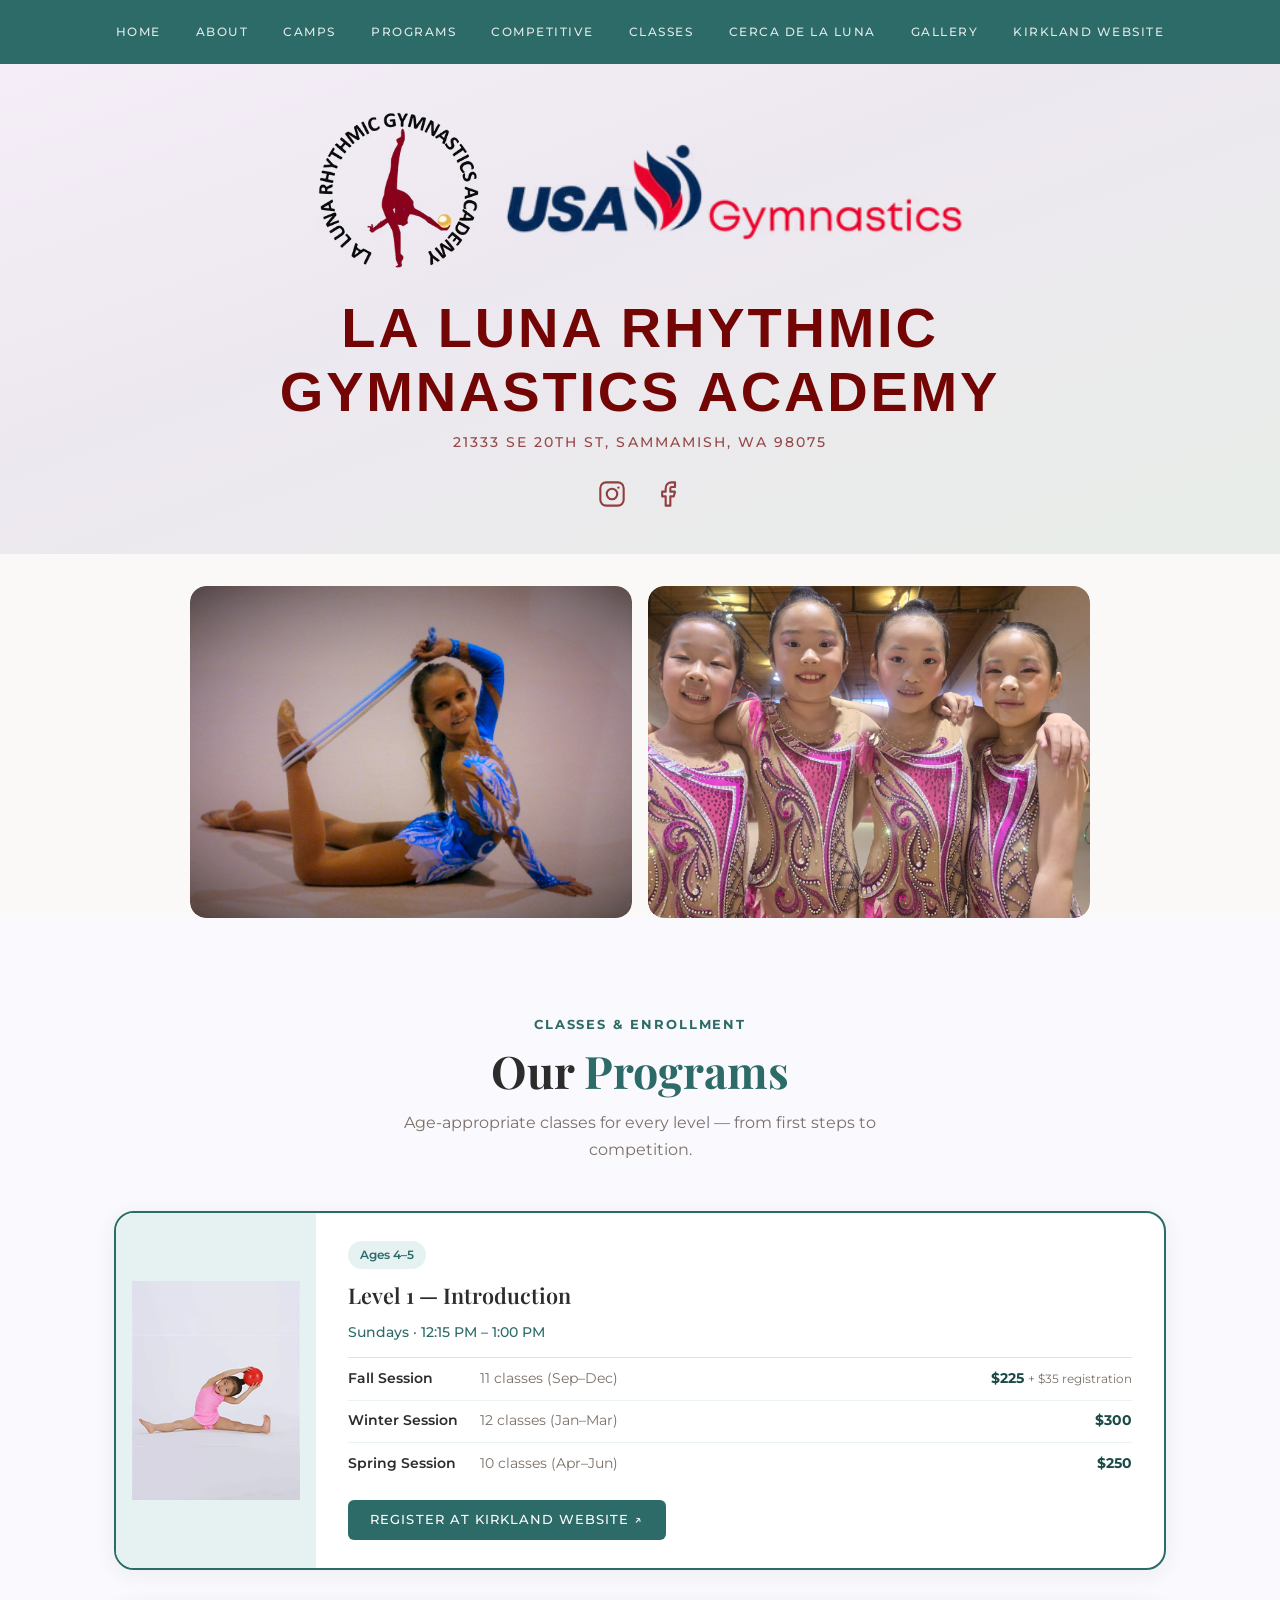
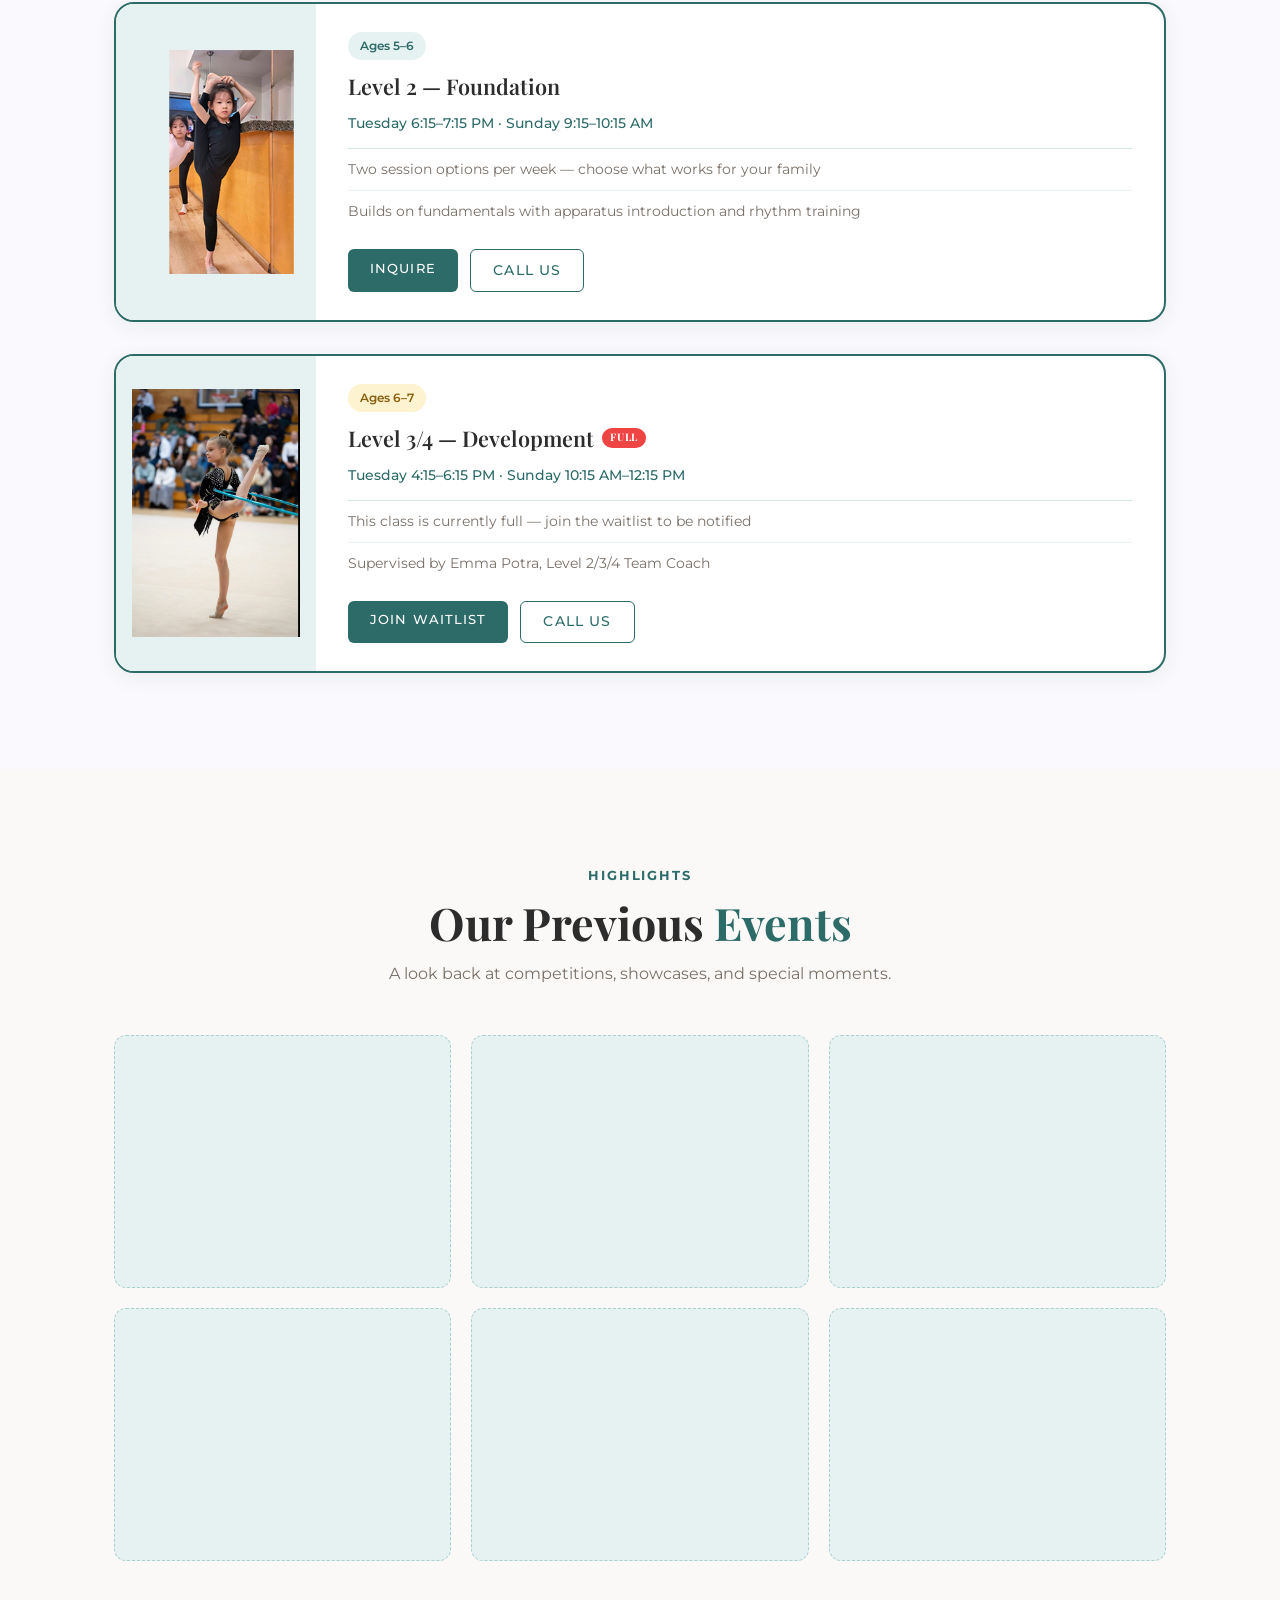
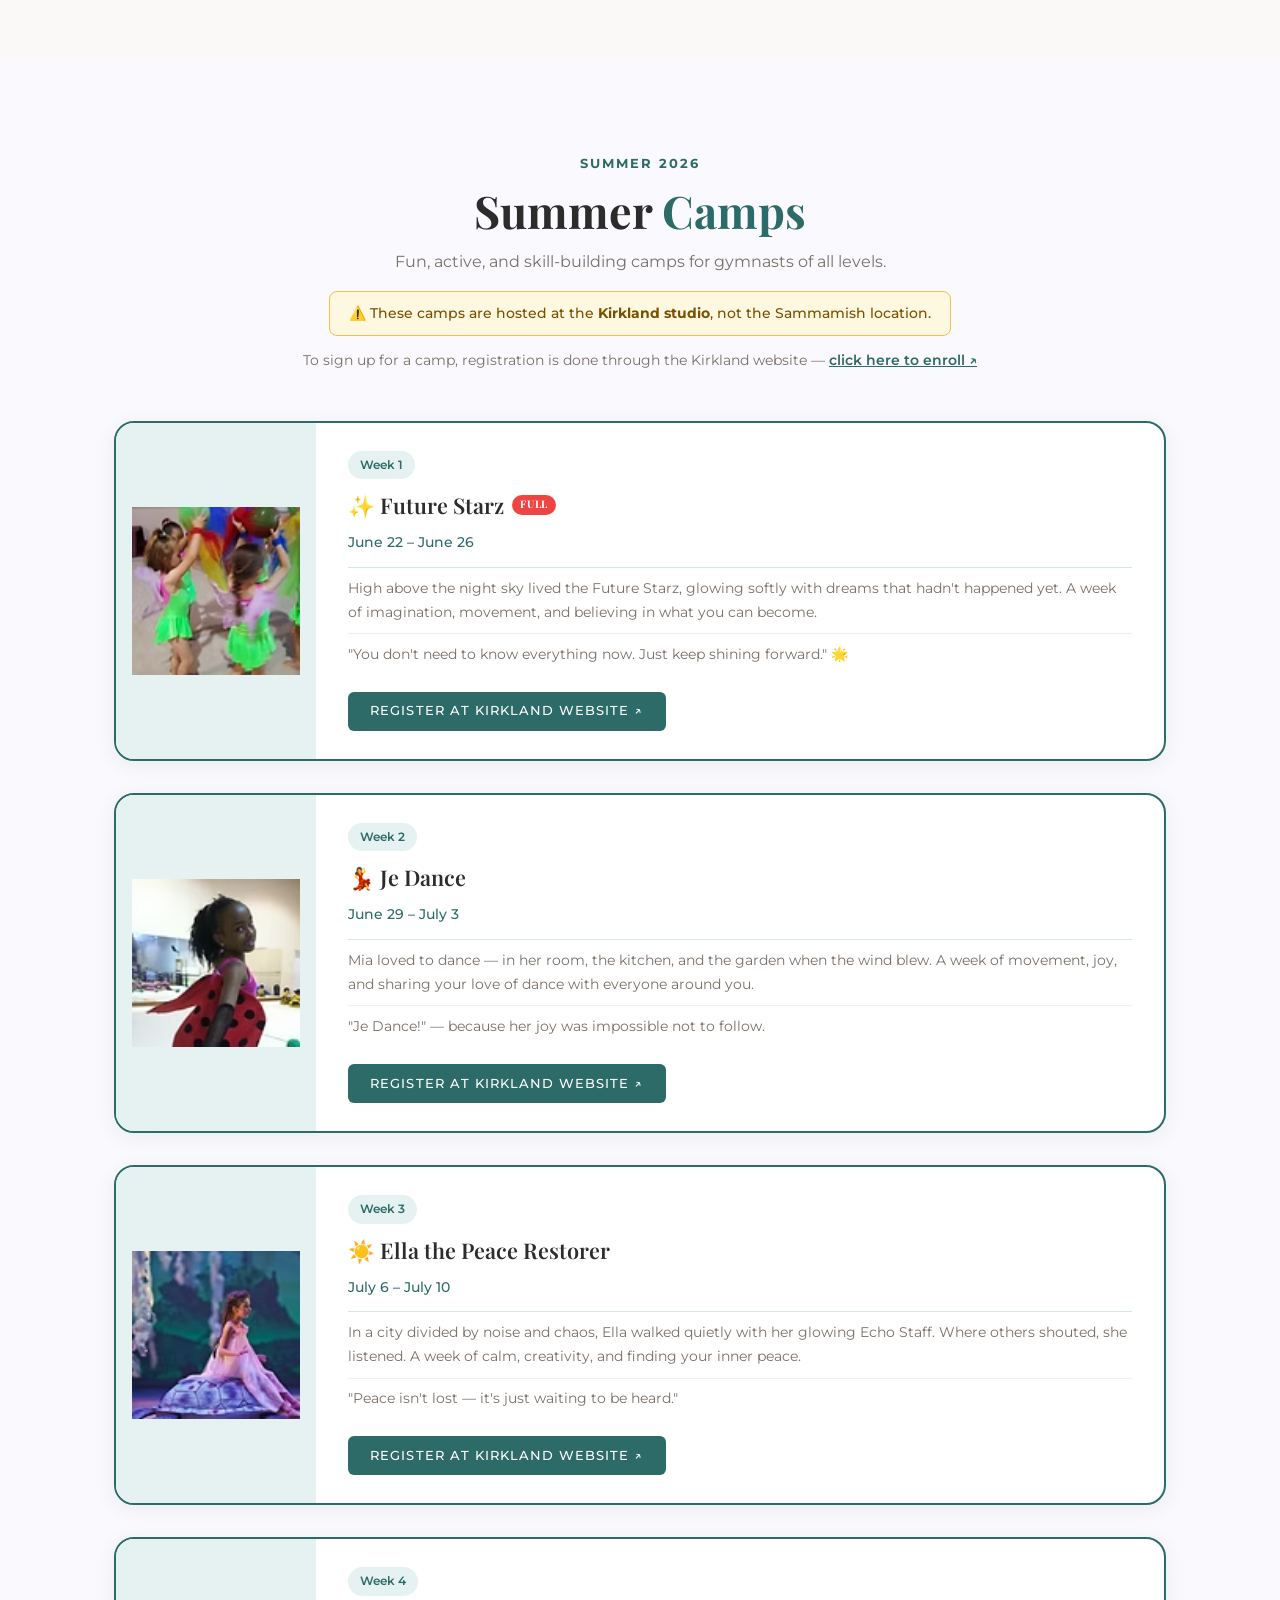
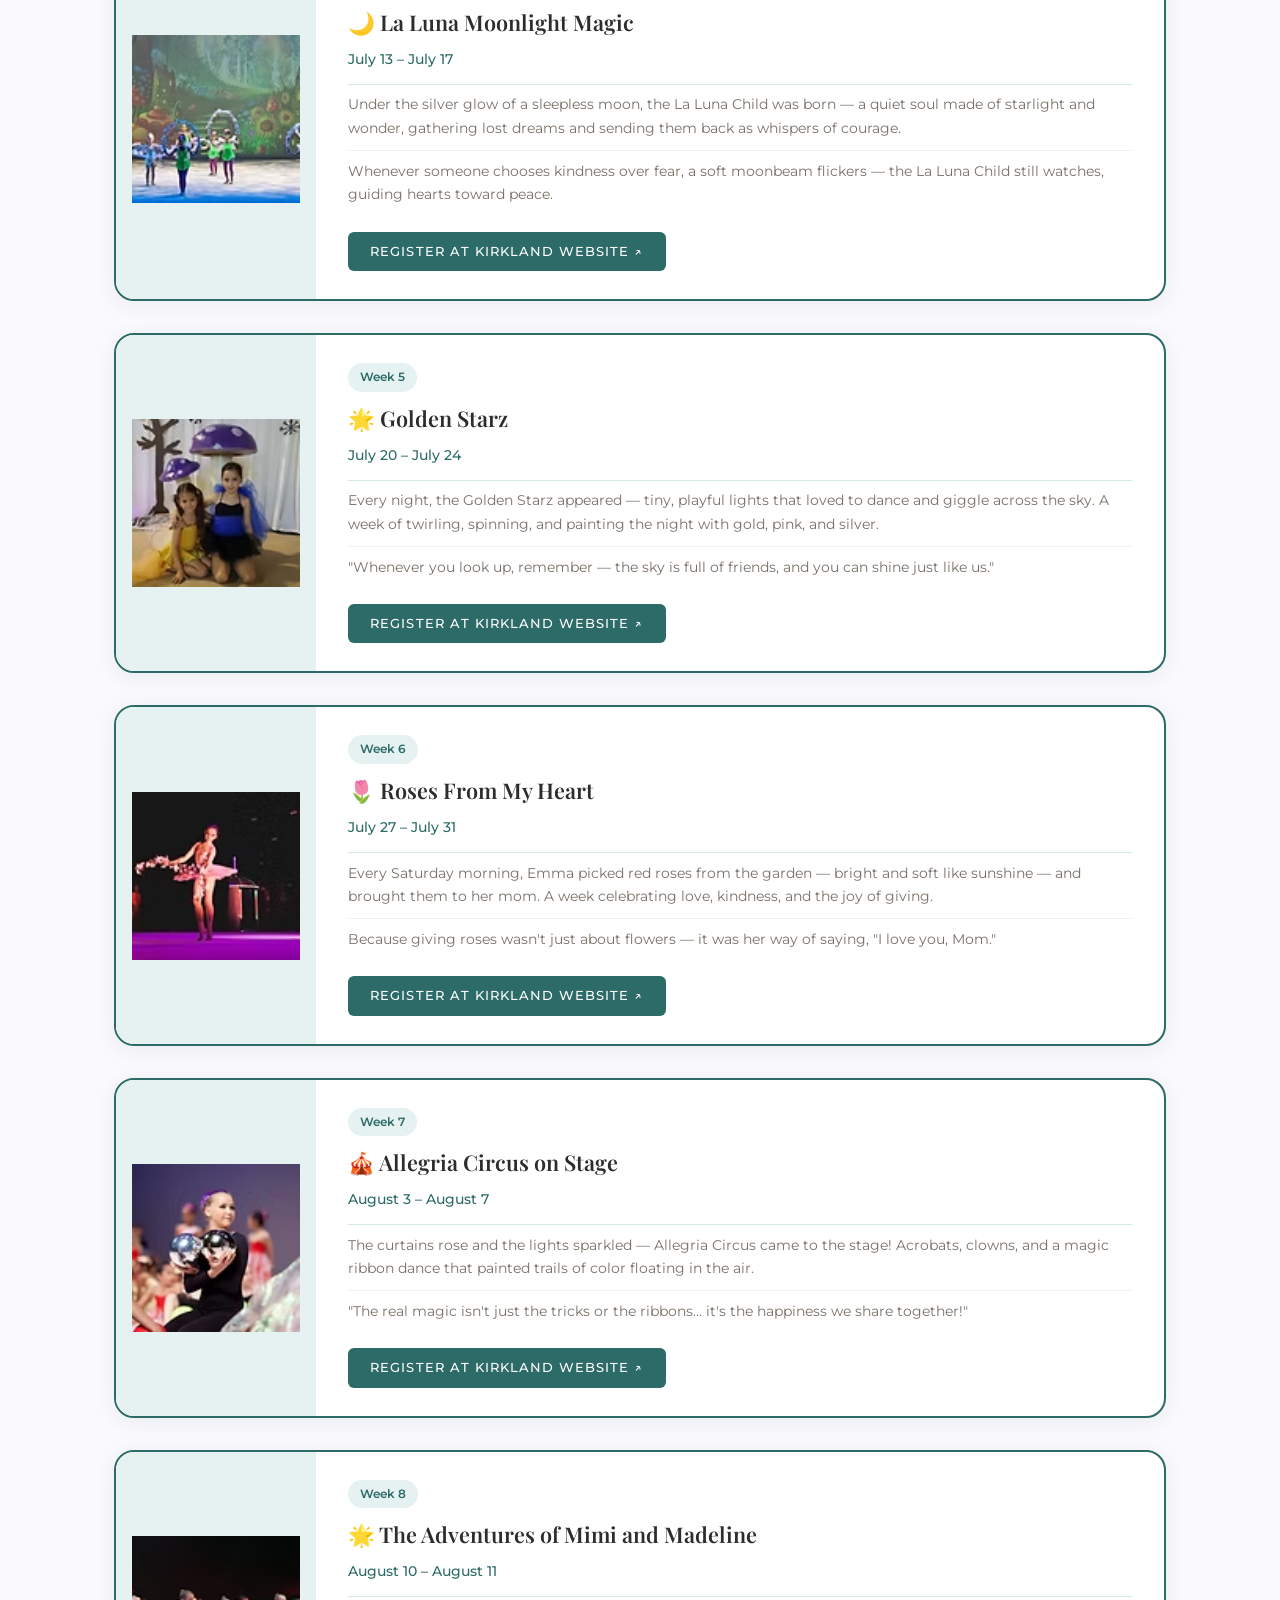
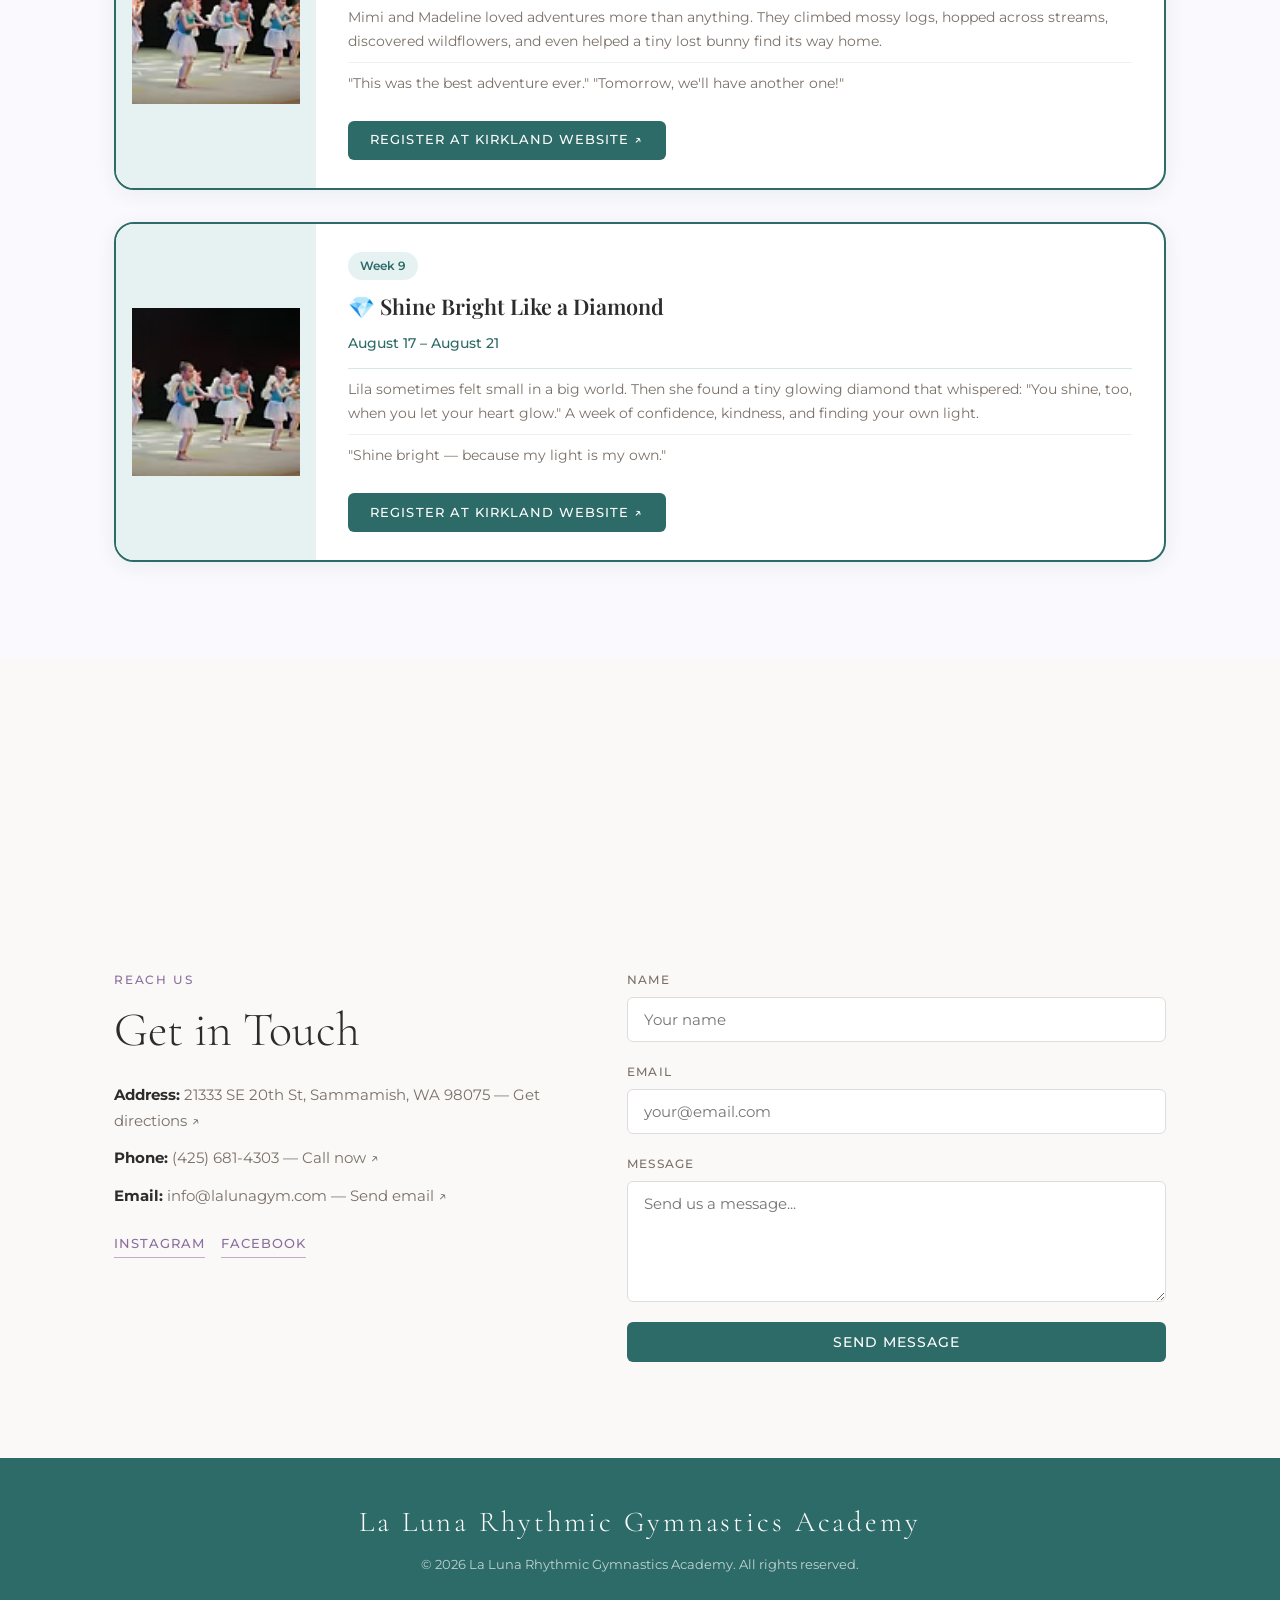
==== commit b1a636cb: "added summer camps" ====
--- a/index.html
+++ b/index.html
@@ -3,7 +3,8 @@
 <head>
   <meta charset="UTF-8" />
   <meta name="viewport" content="width=device-width, initial-scale=1.0" />
-  <title>La Luna Rhythmic Gymnastics Academy</title>
+  <title>La Luna Rhythmic Gymnastics Academy Sammamish</title>
+  <link rel="icon" href="photos/LaLunaLogo-red.avif" type="image/avif" />
   <link rel="stylesheet" href="styles.css" />
   <link rel="preconnect" href="https://fonts.googleapis.com" />
   <link rel="preconnect" href="https://fonts.gstatic.com" crossorigin />
@@ -53,15 +54,16 @@
         <img src="photos/logo-usagym-horizontal.avif" alt="USA Gymnastics" class="hero-logo-usagym" />
       </div>
       <h1 class="hero-title">La Luna Rhythmic<br>Gymnastics Academy</h1>
+      <p class="hero-location">21333 SE 20th St, Sammamish, WA 98075</p>
       <div class="hero-social">
-        <a href="#" class="hero-social-link" aria-label="Instagram">
+        <a href="https://www.instagram.com/lalunasammamishrg/" target="_blank" rel="noopener" class="hero-social-link" aria-label="Instagram">
           <svg xmlns="http://www.w3.org/2000/svg" viewBox="0 0 24 24" fill="none" stroke="currentColor" stroke-width="1.8" stroke-linecap="round" stroke-linejoin="round">
             <rect x="2" y="2" width="20" height="20" rx="5" ry="5"/>
             <circle cx="12" cy="12" r="4.5"/>
             <circle cx="17.5" cy="6.5" r="1" fill="currentColor" stroke="none"/>
           </svg>
         </a>
-        <a href="#" class="hero-social-link" aria-label="Facebook">
+        <a href="https://www.facebook.com/LalunaRhythmic" target="_blank" rel="noopener" class="hero-social-link" aria-label="Facebook">
           <svg xmlns="http://www.w3.org/2000/svg" viewBox="0 0 24 24" fill="none" stroke="currentColor" stroke-width="1.8" stroke-linecap="round" stroke-linejoin="round">
             <path d="M18 2h-3a5 5 0 0 0-5 5v3H7v4h3v8h4v-8h3l1-4h-4V7a1 1 0 0 1 1-1h3z"/>
           </svg>
@@ -120,8 +122,7 @@
               </div>
             </div>
             <div class="program-card-actions">
-              <a href="#contact" class="btn btn-primary btn-sm">Enroll Now</a>
-              <a href="tel:" class="btn btn-outline btn-sm">Call Us</a>
+              <a href="https://www.lalunagym.com/summer-camp" target="_blank" rel="noopener" class="btn btn-primary btn-sm">Register at Kirkland Website ↗</a>
             </div>
           </div>
         </div>
@@ -207,6 +208,10 @@
         <span class="our-programs-eyebrow">Summer 2026</span>
         <h2 class="our-programs-title">Summer <span class="our-programs-title-accent">Camps</span></h2>
         <p class="our-programs-subtitle">Fun, active, and skill-building camps for gymnasts of all levels.</p>
+        <div class="camps-warning">
+          ⚠️ These camps are hosted at the <strong>Kirkland studio</strong>, not the Sammamish location.
+        </div>
+        <p class="camps-enroll-note">To sign up for a camp, registration is done through the Kirkland website — <a href="https://www.lalunagym.com/summer-camp" target="_blank" rel="noopener">click here to enroll ↗</a></p>
       </div>
 
       <div class="program-cards">
@@ -214,20 +219,22 @@
         <!-- Camp 1 -->
         <div class="program-card">
           <div class="program-card-image">
-            <div class="camp-image-placeholder"></div>
-          </div>
-          <div class="program-card-info">
-            <span class="program-badge">Ages TBD</span>
-            <h3 class="program-card-title">Camp Name</h3>
-            <p class="program-schedule">Dates TBD · Time TBD</p>
-            <div class="program-sessions">
-              <div class="program-session-row program-session-text">
-                <span class="session-detail-full">Camp description coming soon.</span>
-              </div>
-            </div>
-            <div class="program-card-actions">
-              <a href="#contact" class="btn btn-primary btn-sm">Enroll Now</a>
-              <a href="tel:" class="btn btn-outline btn-sm">Call Us</a>
+            <img src="photos/SummerCamps/week1.png" alt="Future Starz Camp" />
+          </div>
+          <div class="program-card-info">
+            <span class="program-badge">Week 1</span>
+            <h3 class="program-card-title">✨ Future Starz <span class="program-full-badge">FULL</span></h3>
+            <p class="program-schedule">June 22 – June 26</p>
+            <div class="program-sessions">
+              <div class="program-session-row program-session-text">
+                <span class="session-detail-full">High above the night sky lived the Future Starz, glowing softly with dreams that hadn't happened yet. A week of imagination, movement, and believing in what you can become.</span>
+              </div>
+              <div class="program-session-row program-session-text">
+                <span class="session-detail-full">"You don't need to know everything now. Just keep shining forward." 🌟</span>
+              </div>
+            </div>
+            <div class="program-card-actions">
+              <a href="https://www.lalunagym.com/summer-camp" target="_blank" rel="noopener" class="btn btn-primary btn-sm">Register at Kirkland Website ↗</a>
             </div>
           </div>
         </div>
@@ -235,20 +242,22 @@
         <!-- Camp 2 -->
         <div class="program-card">
           <div class="program-card-image">
-            <div class="camp-image-placeholder"></div>
-          </div>
-          <div class="program-card-info">
-            <span class="program-badge">Ages TBD</span>
-            <h3 class="program-card-title">Camp Name</h3>
-            <p class="program-schedule">Dates TBD · Time TBD</p>
-            <div class="program-sessions">
-              <div class="program-session-row program-session-text">
-                <span class="session-detail-full">Camp description coming soon.</span>
-              </div>
-            </div>
-            <div class="program-card-actions">
-              <a href="#contact" class="btn btn-primary btn-sm">Enroll Now</a>
-              <a href="tel:" class="btn btn-outline btn-sm">Call Us</a>
+            <img src="photos/SummerCamps/week2.png" alt="Je Dance Camp" />
+          </div>
+          <div class="program-card-info">
+            <span class="program-badge">Week 2</span>
+            <h3 class="program-card-title">💃 Je Dance</h3>
+            <p class="program-schedule">June 29 – July 3</p>
+            <div class="program-sessions">
+              <div class="program-session-row program-session-text">
+                <span class="session-detail-full">Mia loved to dance — in her room, the kitchen, and the garden when the wind blew. A week of movement, joy, and sharing your love of dance with everyone around you.</span>
+              </div>
+              <div class="program-session-row program-session-text">
+                <span class="session-detail-full">"Je Dance!" — because her joy was impossible not to follow.</span>
+              </div>
+            </div>
+            <div class="program-card-actions">
+              <a href="https://www.lalunagym.com/summer-camp" target="_blank" rel="noopener" class="btn btn-primary btn-sm">Register at Kirkland Website ↗</a>
             </div>
           </div>
         </div>
@@ -256,20 +265,160 @@
         <!-- Camp 3 -->
         <div class="program-card">
           <div class="program-card-image">
-            <div class="camp-image-placeholder"></div>
-          </div>
-          <div class="program-card-info">
-            <span class="program-badge">Ages TBD</span>
-            <h3 class="program-card-title">Camp Name</h3>
-            <p class="program-schedule">Dates TBD · Time TBD</p>
-            <div class="program-sessions">
-              <div class="program-session-row program-session-text">
-                <span class="session-detail-full">Camp description coming soon.</span>
-              </div>
-            </div>
-            <div class="program-card-actions">
-              <a href="#contact" class="btn btn-primary btn-sm">Enroll Now</a>
-              <a href="tel:" class="btn btn-outline btn-sm">Call Us</a>
+            <img src="photos/SummerCamps/week3.png" alt="Ella the Peace Restorer Camp" />
+          </div>
+          <div class="program-card-info">
+            <span class="program-badge">Week 3</span>
+            <h3 class="program-card-title">☀️ Ella the Peace Restorer</h3>
+            <p class="program-schedule">July 6 – July 10</p>
+            <div class="program-sessions">
+              <div class="program-session-row program-session-text">
+                <span class="session-detail-full">In a city divided by noise and chaos, Ella walked quietly with her glowing Echo Staff. Where others shouted, she listened. A week of calm, creativity, and finding your inner peace.</span>
+              </div>
+              <div class="program-session-row program-session-text">
+                <span class="session-detail-full">"Peace isn't lost — it's just waiting to be heard."</span>
+              </div>
+            </div>
+            <div class="program-card-actions">
+              <a href="https://www.lalunagym.com/summer-camp" target="_blank" rel="noopener" class="btn btn-primary btn-sm">Register at Kirkland Website ↗</a>
+            </div>
+          </div>
+        </div>
+
+        <!-- Camp 4 -->
+        <div class="program-card">
+          <div class="program-card-image">
+            <img src="photos/SummerCamps/week4.png" alt="La Luna Moonlight Magic Camp" />
+          </div>
+          <div class="program-card-info">
+            <span class="program-badge">Week 4</span>
+            <h3 class="program-card-title">🌙 La Luna Moonlight Magic</h3>
+            <p class="program-schedule">July 13 – July 17</p>
+            <div class="program-sessions">
+              <div class="program-session-row program-session-text">
+                <span class="session-detail-full">Under the silver glow of a sleepless moon, the La Luna Child was born — a quiet soul made of starlight and wonder, gathering lost dreams and sending them back as whispers of courage.</span>
+              </div>
+              <div class="program-session-row program-session-text">
+                <span class="session-detail-full">Whenever someone chooses kindness over fear, a soft moonbeam flickers — the La Luna Child still watches, guiding hearts toward peace.</span>
+              </div>
+            </div>
+            <div class="program-card-actions">
+              <a href="https://www.lalunagym.com/summer-camp" target="_blank" rel="noopener" class="btn btn-primary btn-sm">Register at Kirkland Website ↗</a>
+            </div>
+          </div>
+        </div>
+
+        <!-- Camp 5 -->
+        <div class="program-card">
+          <div class="program-card-image">
+            <img src="photos/SummerCamps/week5.png" alt="Golden Starz Camp" />
+          </div>
+          <div class="program-card-info">
+            <span class="program-badge">Week 5</span>
+            <h3 class="program-card-title">🌟 Golden Starz</h3>
+            <p class="program-schedule">July 20 – July 24</p>
+            <div class="program-sessions">
+              <div class="program-session-row program-session-text">
+                <span class="session-detail-full">Every night, the Golden Starz appeared — tiny, playful lights that loved to dance and giggle across the sky. A week of twirling, spinning, and painting the night with gold, pink, and silver.</span>
+              </div>
+              <div class="program-session-row program-session-text">
+                <span class="session-detail-full">"Whenever you look up, remember — the sky is full of friends, and you can shine just like us."</span>
+              </div>
+            </div>
+            <div class="program-card-actions">
+              <a href="https://www.lalunagym.com/summer-camp" target="_blank" rel="noopener" class="btn btn-primary btn-sm">Register at Kirkland Website ↗</a>
+            </div>
+          </div>
+        </div>
+
+        <!-- Camp 6 -->
+        <div class="program-card">
+          <div class="program-card-image">
+            <img src="photos/SummerCamps/week6.png" alt="Roses From My Heart Camp" />
+          </div>
+          <div class="program-card-info">
+            <span class="program-badge">Week 6</span>
+            <h3 class="program-card-title">🌷 Roses From My Heart</h3>
+            <p class="program-schedule">July 27 – July 31</p>
+            <div class="program-sessions">
+              <div class="program-session-row program-session-text">
+                <span class="session-detail-full">Every Saturday morning, Emma picked red roses from the garden — bright and soft like sunshine — and brought them to her mom. A week celebrating love, kindness, and the joy of giving.</span>
+              </div>
+              <div class="program-session-row program-session-text">
+                <span class="session-detail-full">Because giving roses wasn't just about flowers — it was her way of saying, "I love you, Mom."</span>
+              </div>
+            </div>
+            <div class="program-card-actions">
+              <a href="https://www.lalunagym.com/summer-camp" target="_blank" rel="noopener" class="btn btn-primary btn-sm">Register at Kirkland Website ↗</a>
+            </div>
+          </div>
+        </div>
+
+        <!-- Camp 7 -->
+        <div class="program-card">
+          <div class="program-card-image">
+            <img src="photos/SummerCamps/week7.png" alt="Alegria Circus On Stage Camp" />
+          </div>
+          <div class="program-card-info">
+            <span class="program-badge">Week 7</span>
+            <h3 class="program-card-title">🎪 Allegria Circus on Stage</h3>
+            <p class="program-schedule">August 3 – August 7</p>
+            <div class="program-sessions">
+              <div class="program-session-row program-session-text">
+                <span class="session-detail-full">The curtains rose and the lights sparkled — Allegria Circus came to the stage! Acrobats, clowns, and a magic ribbon dance that painted trails of color floating in the air.</span>
+              </div>
+              <div class="program-session-row program-session-text">
+                <span class="session-detail-full">"The real magic isn't just the tricks or the ribbons… it's the happiness we share together!"</span>
+              </div>
+            </div>
+            <div class="program-card-actions">
+              <a href="https://www.lalunagym.com/summer-camp" target="_blank" rel="noopener" class="btn btn-primary btn-sm">Register at Kirkland Website ↗</a>
+            </div>
+          </div>
+        </div>
+
+        <!-- Camp 8 -->
+        <div class="program-card">
+          <div class="program-card-image">
+            <img src="photos/SummerCamps/week8.png" alt="The Adventures of Mimi and Madeline Camp" />
+          </div>
+          <div class="program-card-info">
+            <span class="program-badge">Week 8</span>
+            <h3 class="program-card-title">🌟 The Adventures of Mimi and Madeline</h3>
+            <p class="program-schedule">August 10 – August 11</p>
+            <div class="program-sessions">
+              <div class="program-session-row program-session-text">
+                <span class="session-detail-full">Mimi and Madeline loved adventures more than anything. They climbed mossy logs, hopped across streams, discovered wildflowers, and even helped a tiny lost bunny find its way home.</span>
+              </div>
+              <div class="program-session-row program-session-text">
+                <span class="session-detail-full">"This was the best adventure ever." "Tomorrow, we'll have another one!"</span>
+              </div>
+            </div>
+            <div class="program-card-actions">
+              <a href="https://www.lalunagym.com/summer-camp" target="_blank" rel="noopener" class="btn btn-primary btn-sm">Register at Kirkland Website ↗</a>
+            </div>
+          </div>
+        </div>
+
+        <!-- Camp 9 -->
+        <div class="program-card">
+          <div class="program-card-image">
+            <img src="photos/SummerCamps/week9.png" alt="Shine Bright Like a Diamond Camp" />
+          </div>
+          <div class="program-card-info">
+            <span class="program-badge">Week 9</span>
+            <h3 class="program-card-title">💎 Shine Bright Like a Diamond</h3>
+            <p class="program-schedule">August 17 – August 21</p>
+            <div class="program-sessions">
+              <div class="program-session-row program-session-text">
+                <span class="session-detail-full">Lila sometimes felt small in a big world. Then she found a tiny glowing diamond that whispered: "You shine, too, when you let your heart glow." A week of confidence, kindness, and finding your own light.</span>
+              </div>
+              <div class="program-session-row program-session-text">
+                <span class="session-detail-full">"Shine bright — because my light is my own."</span>
+              </div>
+            </div>
+            <div class="program-card-actions">
+              <a href="https://www.lalunagym.com/summer-camp" target="_blank" rel="noopener" class="btn btn-primary btn-sm">Register at Kirkland Website ↗</a>
             </div>
           </div>
         </div>
@@ -296,14 +445,13 @@
         <span class="section-label">Reach Us</span>
         <h2 class="section-title">Get in Touch</h2>
         <ul class="contact-details">
-          <li><strong>Address:</strong></li>
-          <li><strong>Phone:</strong></li>
-          <li><strong>Email:</strong></li>
-          <li><strong>Hours:</strong></li>
+          <li><strong>Address:</strong> 21333 SE 20th St, Sammamish, WA 98075 — <a href="https://maps.google.com/?q=21333+SE+20th+St+Sammamish+WA+98075" target="_blank" rel="noopener">Get directions ↗</a></li>
+          <li><strong>Phone:</strong> (425) 681-4303 — <a href="tel:+14256814303">Call now ↗</a></li>
+          <li><strong>Email:</strong> info@lalunagym.com — <a href="mailto:info@lalunagym.com">Send email ↗</a></li>
         </ul>
         <div class="social-links">
-          <a href="#" aria-label="Instagram">Instagram</a>
-          <a href="#" aria-label="Facebook">Facebook</a>
+          <a href="https://www.instagram.com/lalunasammamishrg/" target="_blank" rel="noopener" aria-label="Instagram">Instagram</a>
+          <a href="https://www.facebook.com/LalunaRhythmic" target="_blank" rel="noopener" aria-label="Facebook">Facebook</a>
         </div>
       </div>
       <form class="contact-form" onsubmit="handleSubmit(event)">
--- a/styles.css
+++ b/styles.css
@@ -138,9 +138,9 @@
   gap: 0;
   list-style: none;
   width: 100%;
-  justify-content: flex-start;
+  justify-content: center;
   padding-left: 0;
-  margin-left: -1rem;
+  margin-left: 0;
 }
 
 .nav-links li a {
@@ -952,6 +952,49 @@
   margin-bottom: 3rem;
 }
 
+.hero-location {
+  font-family: var(--font-body);
+  font-size: 0.85rem;
+  font-weight: 500;
+  letter-spacing: 0.15em;
+  text-transform: uppercase;
+  color: #730505;
+  opacity: 0.7;
+  margin-top: 0.4rem;
+}
+
+.title-location {
+  font-size: 1rem;
+  font-weight: 400;
+  color: var(--color-text-muted);
+  letter-spacing: 0.05em;
+  vertical-align: middle;
+}
+
+.camps-warning {
+  display: inline-block;
+  margin-top: 1rem;
+  background-color: #fff8e1;
+  border: 1px solid #f0c040;
+  color: #7a5000;
+  font-size: 0.875rem;
+  font-weight: 500;
+  padding: 0.6rem 1.2rem;
+  border-radius: 8px;
+}
+
+.camps-enroll-note {
+  margin-top: 0.75rem;
+  font-size: 0.9rem;
+  color: var(--color-text-muted);
+}
+
+.camps-enroll-note a {
+  color: #2d6b68;
+  font-weight: 600;
+  text-decoration: underline;
+}
+
 .camp-image-placeholder {
   width: 100%;
   height: 100%;
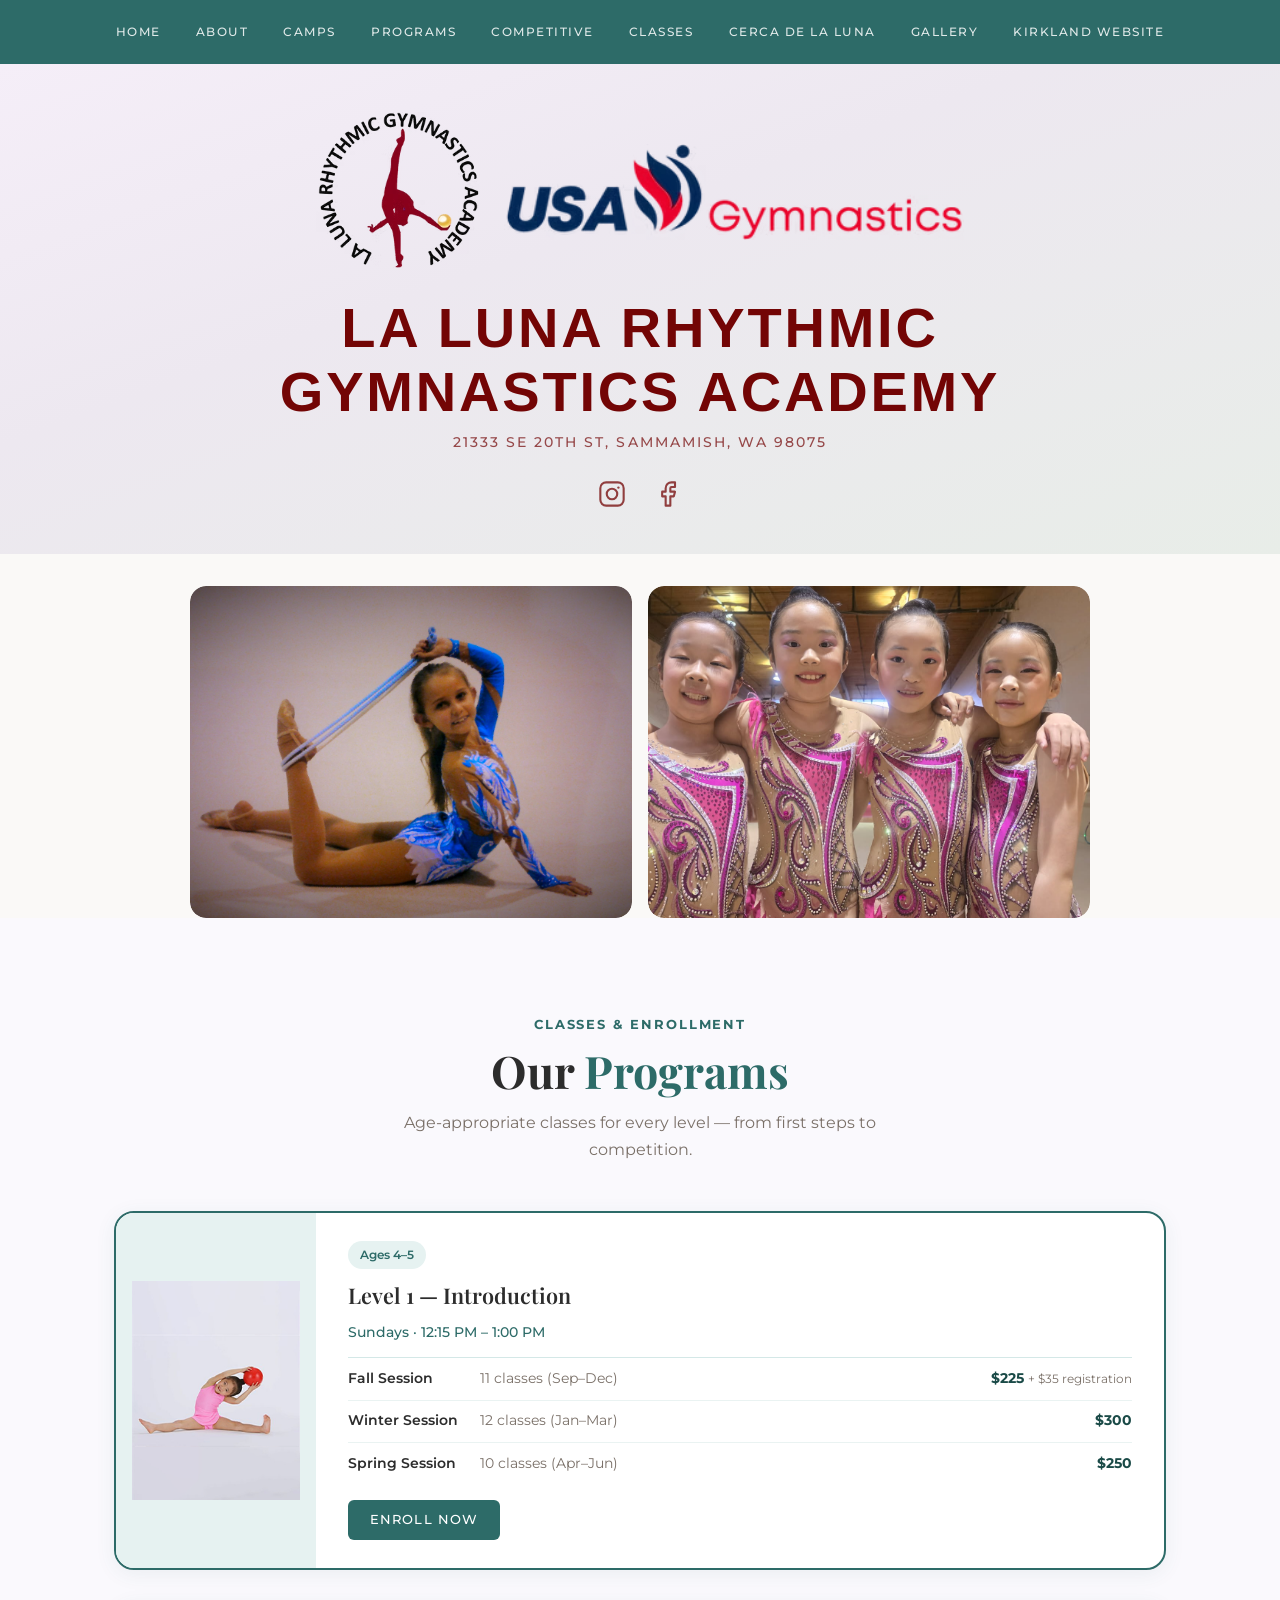
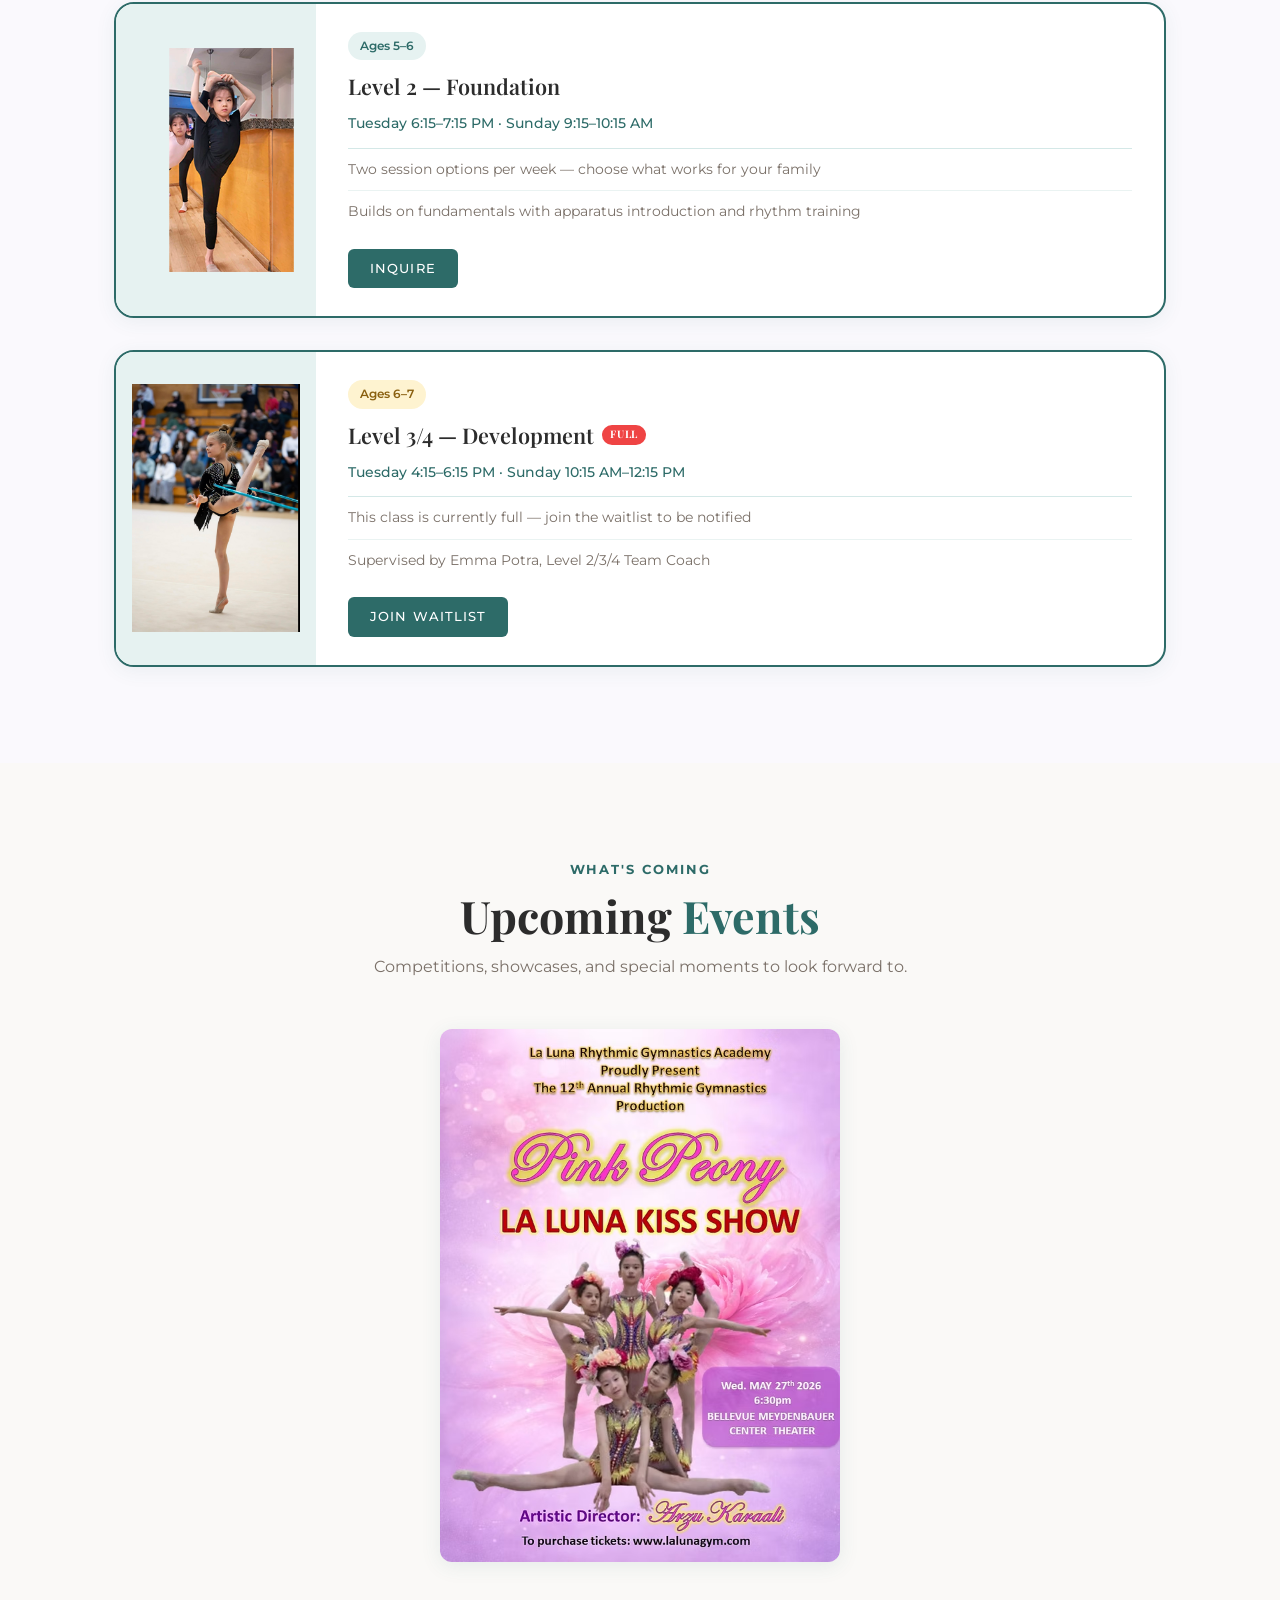
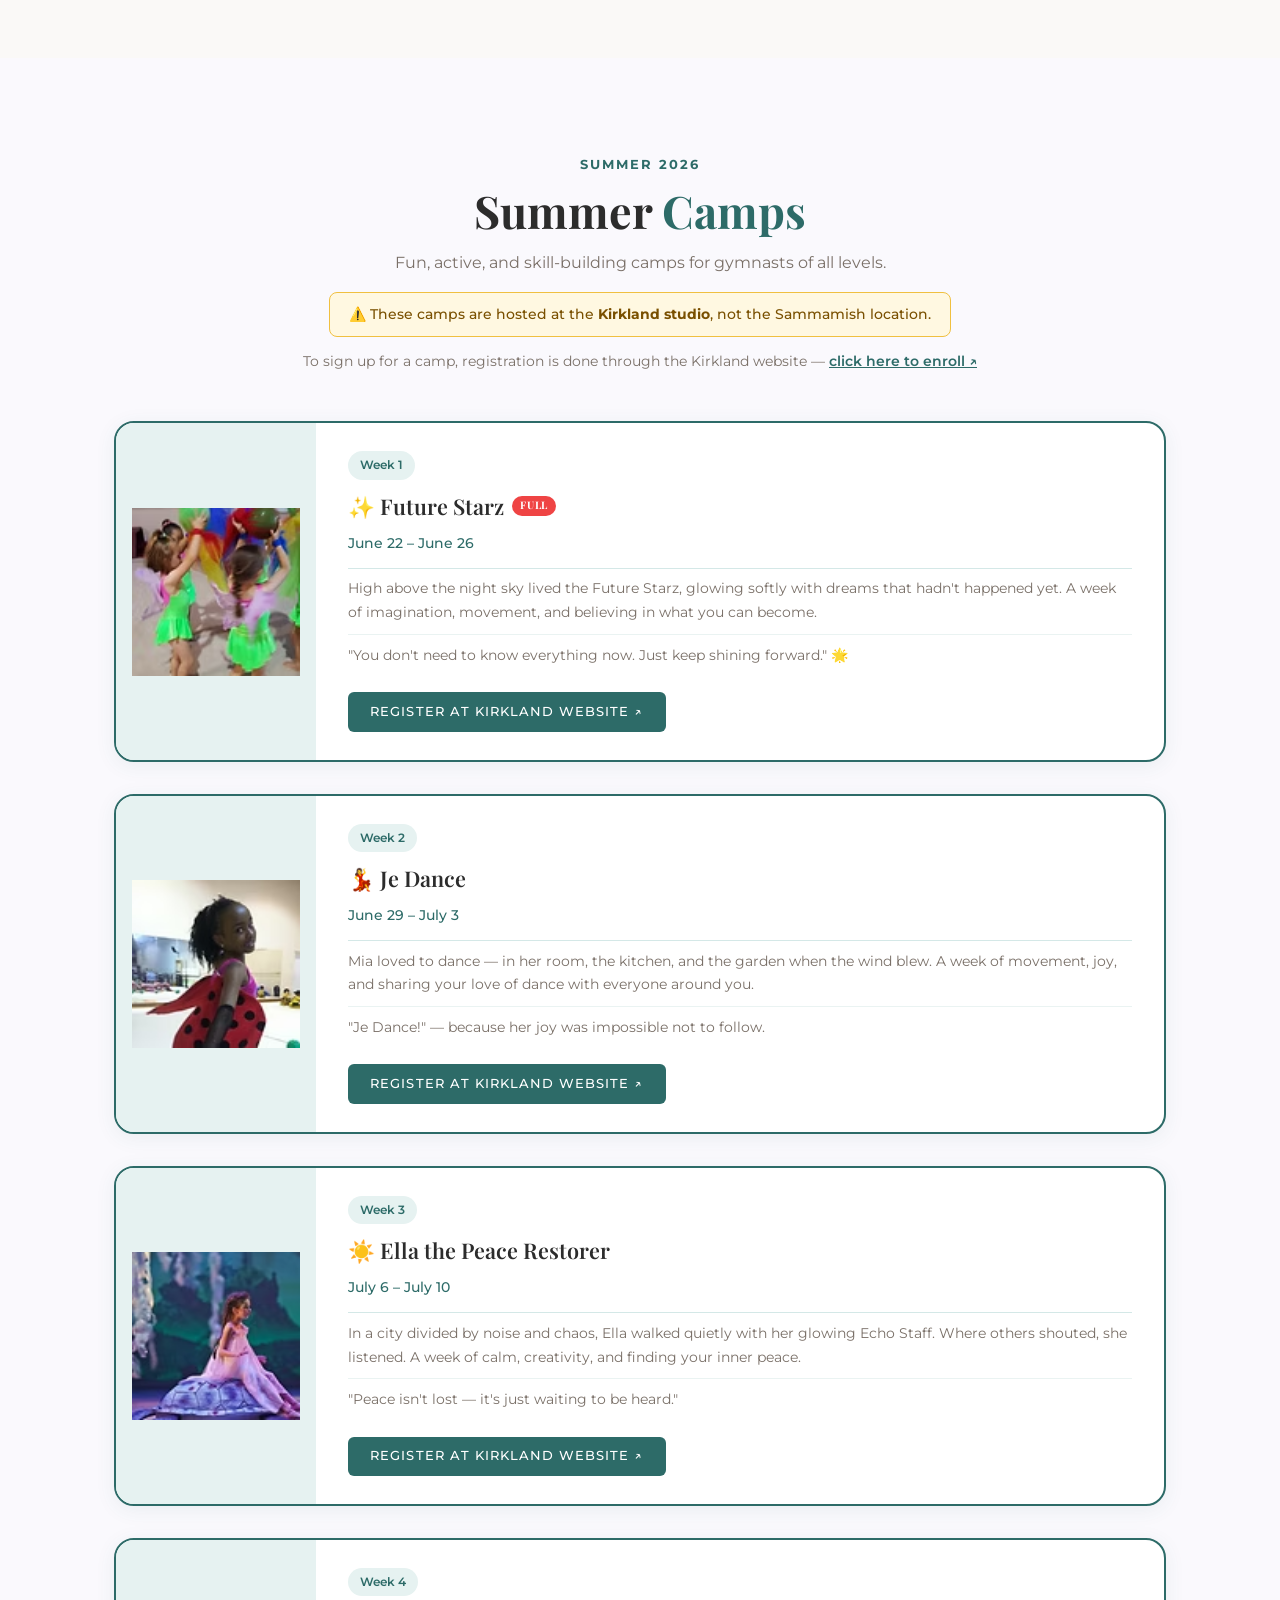
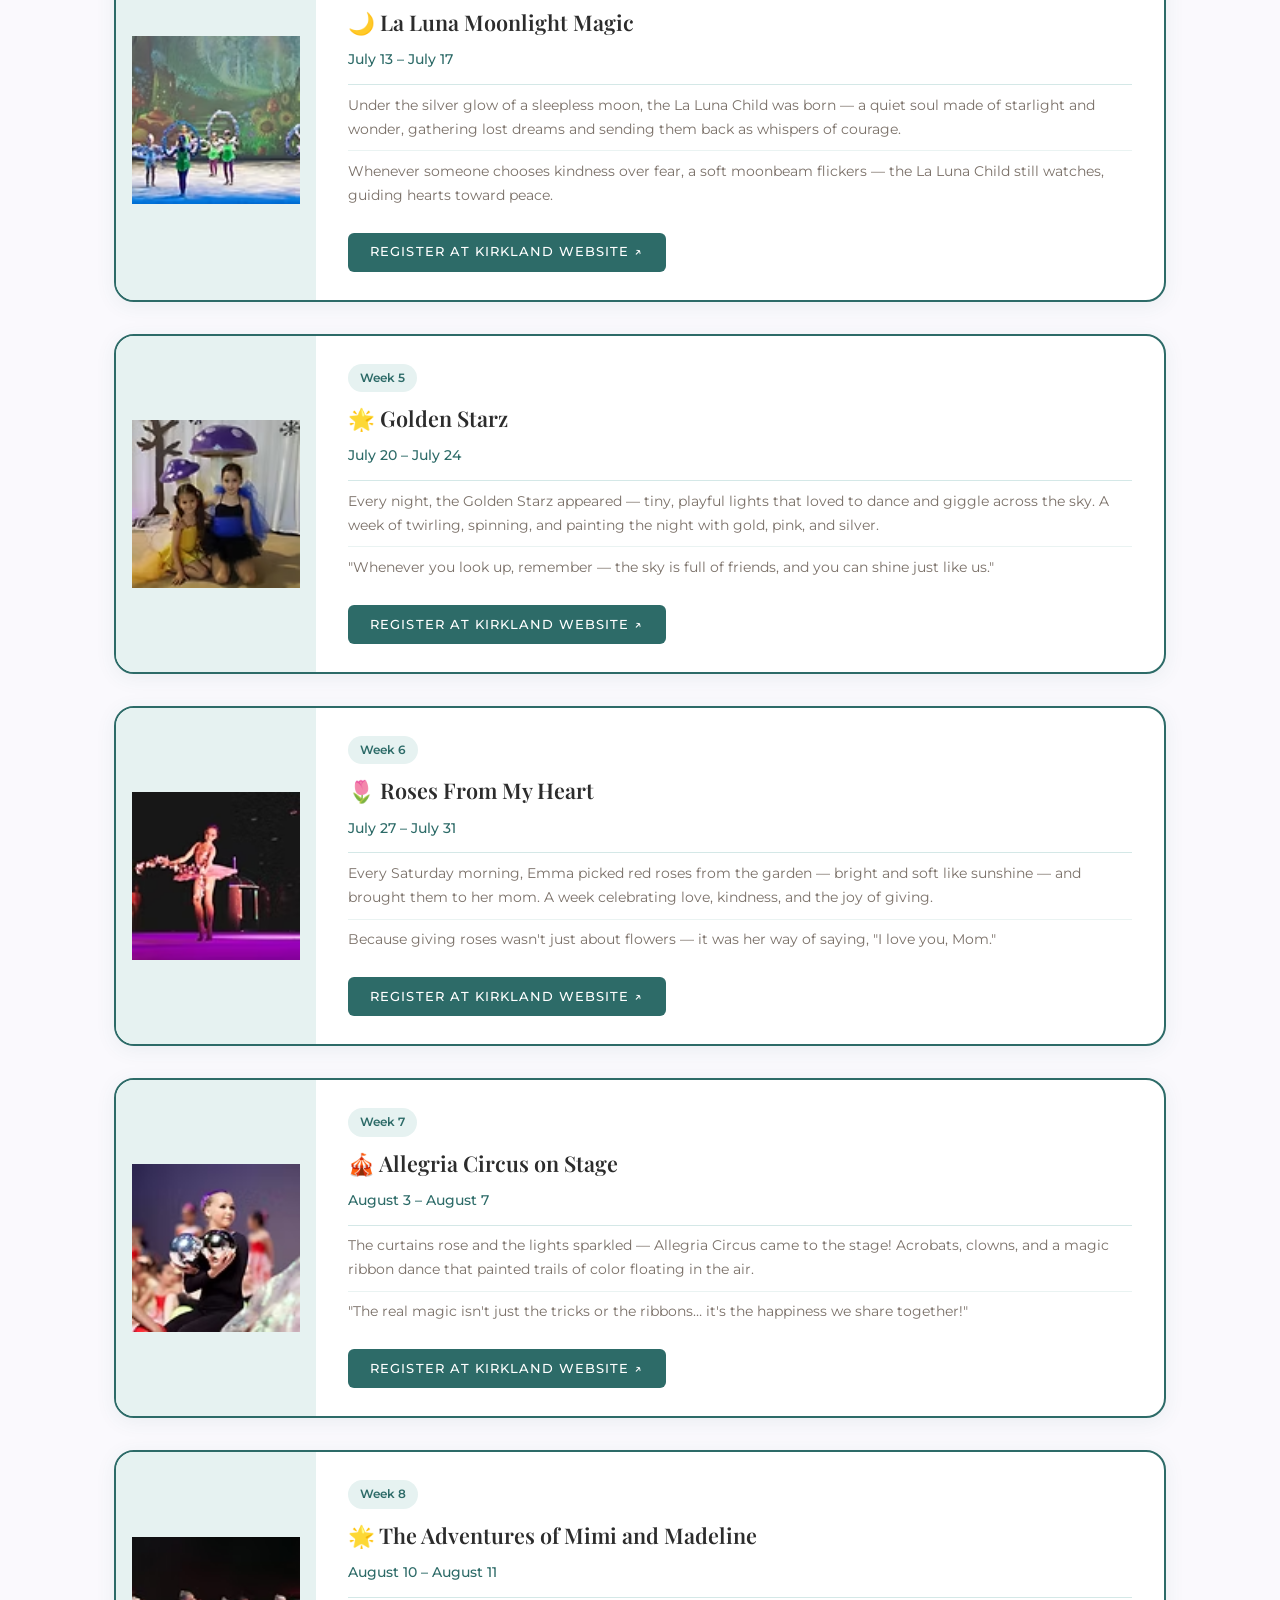
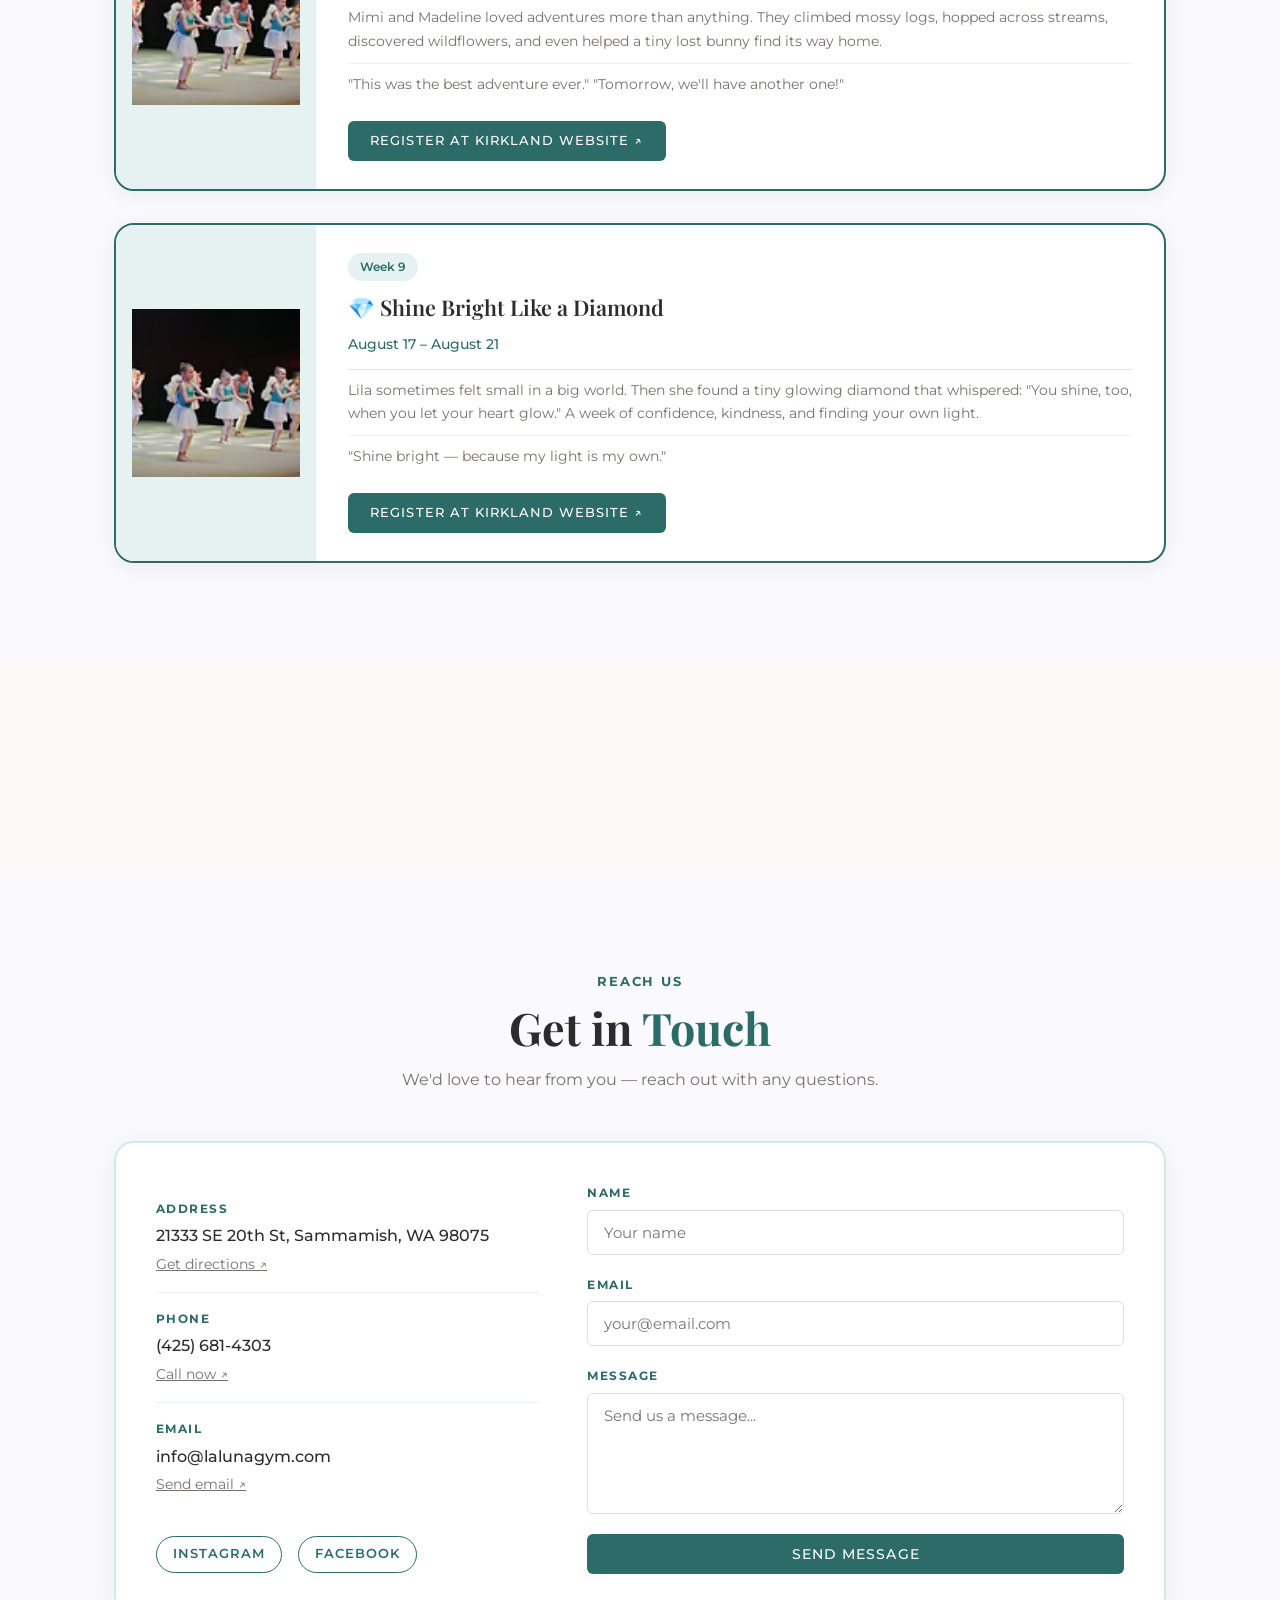
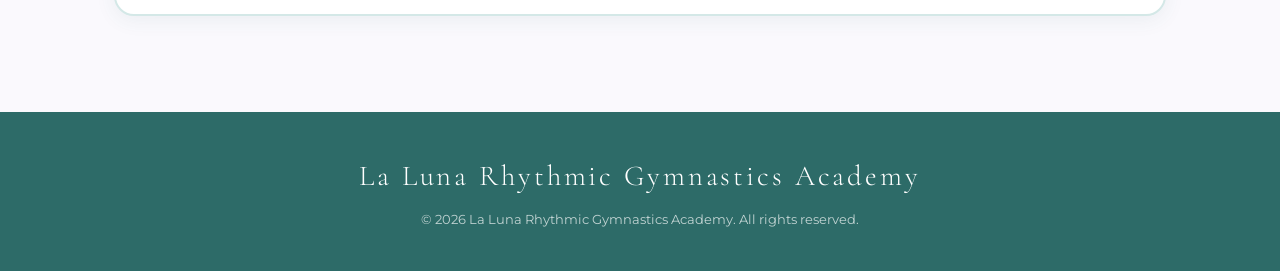
==== commit 1a6933c8: "da" ====
--- a/index.html
+++ b/index.html
@@ -98,7 +98,7 @@
         <!-- Card 1: Level 1 Introduction -->
         <div class="program-card">
           <div class="program-card-image">
-            <img src="photos/level1.png" alt="Level 1 Introduction" />
+            <img src="photos/OurPrograms/level1.png" alt="Level 1 Introduction" />
           </div>
           <div class="program-card-info">
             <span class="program-badge">Ages 4–5</span>
@@ -122,7 +122,7 @@
               </div>
             </div>
             <div class="program-card-actions">
-              <a href="https://www.lalunagym.com/summer-camp" target="_blank" rel="noopener" class="btn btn-primary btn-sm">Register at Kirkland Website ↗</a>
+              <a href="#contact" class="btn btn-primary btn-sm">Enroll Now</a>
             </div>
           </div>
         </div>
@@ -130,7 +130,7 @@
         <!-- Card 2: Level 2 Foundation -->
         <div class="program-card">
           <div class="program-card-image">
-            <img src="photos/level2.png" alt="Level 2 Foundation" />
+            <img src="photos/OurPrograms/level2.png" alt="Level 2 Foundation" />
           </div>
           <div class="program-card-info">
             <span class="program-badge">Ages 5–6</span>
@@ -146,7 +146,6 @@
             </div>
             <div class="program-card-actions">
               <a href="#contact" class="btn btn-primary btn-sm">Inquire</a>
-              <a href="tel:" class="btn btn-outline btn-sm">Call Us</a>
             </div>
           </div>
         </div>
@@ -154,7 +153,7 @@
         <!-- Card 3: Level 3/4 Development (FULL) -->
         <div class="program-card program-card--featured">
           <div class="program-card-image">
-            <img src="photos/level3.jpg" alt="Level 3/4 Development" />
+            <img src="photos/OurPrograms/level3.jpg" alt="Level 3/4 Development" />
           </div>
           <div class="program-card-info">
             <span class="program-badge program-badge--gold">Ages 6–7</span>
@@ -173,7 +172,6 @@
             </div>
             <div class="program-card-actions">
               <a href="#contact" class="btn btn-primary btn-sm">Join Waitlist</a>
-              <a href="tel:" class="btn btn-outline btn-sm">Call Us</a>
             </div>
           </div>
         </div>
@@ -186,17 +184,12 @@
   <section id="previous-events" class="section previous-events">
     <div class="container">
       <div class="previous-events-header">
-        <span class="our-programs-eyebrow">Highlights</span>
-        <h2 class="our-programs-title">Our Previous <span class="our-programs-title-accent">Events</span></h2>
-        <p class="our-programs-subtitle">A look back at competitions, showcases, and special moments.</p>
+        <span class="our-programs-eyebrow">What's Coming</span>
+        <h2 class="our-programs-title">Upcoming <span class="our-programs-title-accent">Events</span></h2>
+        <p class="our-programs-subtitle">Competitions, showcases, and special moments to look forward to.</p>
       </div>
       <div class="events-grid">
-        <div class="event-photo-placeholder"></div>
-        <div class="event-photo-placeholder"></div>
-        <div class="event-photo-placeholder"></div>
-        <div class="event-photo-placeholder"></div>
-        <div class="event-photo-placeholder"></div>
-        <div class="event-photo-placeholder"></div>
+        <div class="events-grid-item"><img src="photos/UpcomingEvents/PinkPeony.png" alt="Upcoming Event" /></div>
       </div>
     </div>
   </section>
@@ -440,38 +433,61 @@
 
 <!-- ===== CONTACT ===== -->
   <section id="contact" class="section contact">
-    <div class="container contact-grid">
-      <div class="contact-info">
-        <span class="section-label">Reach Us</span>
-        <h2 class="section-title">Get in Touch</h2>
-        <ul class="contact-details">
-          <li><strong>Address:</strong> 21333 SE 20th St, Sammamish, WA 98075 — <a href="https://maps.google.com/?q=21333+SE+20th+St+Sammamish+WA+98075" target="_blank" rel="noopener">Get directions ↗</a></li>
-          <li><strong>Phone:</strong> (425) 681-4303 — <a href="tel:+14256814303">Call now ↗</a></li>
-          <li><strong>Email:</strong> info@lalunagym.com — <a href="mailto:info@lalunagym.com">Send email ↗</a></li>
-        </ul>
-        <div class="social-links">
-          <a href="https://www.instagram.com/lalunasammamishrg/" target="_blank" rel="noopener" aria-label="Instagram">Instagram</a>
-          <a href="https://www.facebook.com/LalunaRhythmic" target="_blank" rel="noopener" aria-label="Facebook">Facebook</a>
-        </div>
-      </div>
-      <form class="contact-form" onsubmit="handleSubmit(event)">
-        <div class="form-group">
-          <label for="name">Name</label>
-          <input type="text" id="name" name="name" placeholder="Your name" required />
-        </div>
-        <div class="form-group">
-          <label for="email">Email</label>
-          <input type="email" id="email" name="email" placeholder="your@email.com" required />
-        </div>
-        <div class="form-group">
-          <label for="message">Message</label>
-          <textarea id="message" name="message" rows="5" placeholder="Send us a message..." required></textarea>
-        </div>
-        <button type="submit" class="btn btn-primary">Send Message</button>
-        <p class="form-success" id="form-success">Thank you! We'll be in touch soon.</p>
-      </form>
+    <div class="container">
+      <div class="contact-header">
+        <span class="our-programs-eyebrow">Reach Us</span>
+        <h2 class="our-programs-title">Get in <span class="our-programs-title-accent">Touch</span></h2>
+        <p class="our-programs-subtitle">We'd love to hear from you — reach out with any questions.</p>
+      </div>
+      <div class="contact-grid">
+        <div class="contact-info">
+          <ul class="contact-details">
+            <li>
+              <span class="contact-detail-label">Address</span>
+              <span class="contact-detail-value">21333 SE 20th St, Sammamish, WA 98075</span>
+              <a href="https://maps.google.com/?q=21333+SE+20th+St+Sammamish+WA+98075" target="_blank" rel="noopener" class="contact-detail-link">Get directions ↗</a>
+            </li>
+            <li>
+              <span class="contact-detail-label">Phone</span>
+              <span class="contact-detail-value">(425) 681-4303</span>
+              <a href="tel:+14256814303" class="contact-detail-link">Call now ↗</a>
+            </li>
+            <li>
+              <span class="contact-detail-label">Email</span>
+              <span class="contact-detail-value">info@lalunagym.com</span>
+              <a href="mailto:info@lalunagym.com" class="contact-detail-link">Send email ↗</a>
+            </li>
+          </ul>
+          <div class="social-links">
+            <a href="https://www.instagram.com/lalunasammamishrg/" target="_blank" rel="noopener" aria-label="Instagram">Instagram</a>
+            <a href="https://www.facebook.com/LalunaRhythmic" target="_blank" rel="noopener" aria-label="Facebook">Facebook</a>
+          </div>
+        </div>
+        <form class="contact-form" onsubmit="handleSubmit(event)">
+          <div class="form-group">
+            <label for="name">Name</label>
+            <input type="text" id="name" name="name" placeholder="Your name" required />
+          </div>
+          <div class="form-group">
+            <label for="email">Email</label>
+            <input type="email" id="email" name="email" placeholder="your@email.com" required />
+          </div>
+          <div class="form-group">
+            <label for="message">Message</label>
+            <textarea id="message" name="message" rows="5" placeholder="Send us a message..." required></textarea>
+          </div>
+          <button type="submit" class="btn btn-primary">Send Message</button>
+          <p class="form-success" id="form-success">Thank you! We'll be in touch soon.</p>
+        </form>
+      </div>
     </div>
   </section>
+
+  <!-- ===== LIGHTBOX ===== -->
+  <div class="lightbox" id="lightbox">
+    <button class="lightbox-close" id="lightbox-close">&times;</button>
+    <img class="lightbox-media" id="lightbox-img" src="" alt="" />
+  </div>
 
   <!-- ===== FOOTER ===== -->
   <footer class="footer">
--- a/styles.css
+++ b/styles.css
@@ -197,7 +197,7 @@
   border: none;
   font-size: 1.4rem;
   cursor: pointer;
-  color: var(--color-text);
+  color: #ffffff;
 }
 
 /* ===== HERO ===== */
@@ -515,26 +515,66 @@
 }
 
 /* ===== CONTACT ===== */
-.contact { background-color: var(--color-bg); }
+.contact {
+  background-color: #faf9fd;
+  padding: 96px 0;
+}
+
+.contact-header {
+  text-align: center;
+  margin-bottom: 3rem;
+}
 
 .contact-grid {
   display: grid;
-  grid-template-columns: 1fr 1.2fr;
-  gap: 4rem;
+  grid-template-columns: 1fr 1.4fr;
+  gap: 3rem;
   align-items: start;
+  background: #ffffff;
+  border-radius: 20px;
+  border: 2px solid #d4e8e7;
+  box-shadow: 0 4px 20px rgba(45, 107, 104, 0.08);
+  padding: 2.5rem;
 }
 
 .contact-details {
   list-style: none;
-  margin: 1.5rem 0;
   display: flex;
   flex-direction: column;
-  gap: 0.75rem;
+  gap: 0;
+}
+
+.contact-details li {
+  display: flex;
+  flex-direction: column;
+  gap: 0.2rem;
+  padding: 1rem 0;
+  border-bottom: 1px solid #eaf3f2;
+}
+
+.contact-details li:last-child { border-bottom: none; }
+
+.contact-detail-label {
+  font-size: 0.75rem;
+  font-weight: 700;
+  text-transform: uppercase;
+  letter-spacing: 0.12em;
+  color: #2d6b68;
+}
+
+.contact-detail-value {
+  font-size: 1rem;
+  color: var(--color-text);
+  font-weight: 500;
+}
+
+.contact-detail-link {
+  font-size: 0.85rem;
   color: var(--color-text-muted);
-  font-size: 0.95rem;
-}
-
-.contact-details strong { color: var(--color-text); }
+  text-decoration: underline;
+  transition: color var(--transition);
+}
+.contact-detail-link:hover { color: #2d6b68; }
 
 .social-links {
   display: flex;
@@ -544,15 +584,19 @@
 
 .social-links a {
   font-size: 0.8rem;
-  font-weight: 500;
+  font-weight: 600;
   letter-spacing: 0.08em;
   text-transform: uppercase;
-  color: var(--color-accent);
-  border-bottom: 1px solid var(--color-accent-light);
-  padding-bottom: 2px;
-  transition: color var(--transition);
-}
-.social-links a:hover { color: var(--color-accent-light); }
+  color: #2d6b68;
+  border: 1.5px solid #2d6b68;
+  padding: 0.4rem 1rem;
+  border-radius: 999px;
+  transition: background var(--transition), color var(--transition);
+}
+.social-links a:hover {
+  background-color: #2d6b68;
+  color: #ffffff;
+}
 
 /* Contact Form */
 .contact-form {
@@ -569,10 +613,10 @@
 
 .form-group label {
   font-size: 0.75rem;
-  font-weight: 500;
-  letter-spacing: 0.1em;
-  text-transform: uppercase;
-  color: var(--color-text-muted);
+  font-weight: 700;
+  letter-spacing: 0.12em;
+  text-transform: uppercase;
+  color: #2d6b68;
 }
 
 .form-group input,
@@ -591,7 +635,7 @@
 
 .form-group input:focus,
 .form-group textarea:focus {
-  border-color: var(--color-accent);
+  border-color: #2d6b68;
 }
 
 .form-success {
@@ -600,6 +644,70 @@
   font-size: 0.9rem;
   font-style: italic;
   text-align: center;
+}
+
+/* ===== LIGHTBOX ===== */
+.lightbox {
+  display: none;
+  position: fixed;
+  inset: 0;
+  background: rgba(0,0,0,0.9);
+  z-index: 1000;
+  align-items: center;
+  justify-content: center;
+  overflow: hidden;
+}
+.lightbox.open { display: flex; }
+
+.lightbox-media {
+  max-width: 90vw;
+  max-height: 88vh;
+  border-radius: 8px;
+  object-fit: contain;
+  cursor: zoom-in !important;
+  transition: transform 0.3s ease;
+  transform-origin: center center;
+  user-select: none;
+}
+
+.lightbox-media.zoomed {
+  cursor: zoom-out !important;
+}
+
+.lightbox-close {
+  position: absolute;
+  top: 20px; right: 28px;
+  background: none;
+  border: none;
+  color: #fff;
+  font-size: 2.5rem;
+  cursor: pointer;
+  line-height: 1;
+}
+
+.lightbox-arrow {
+  position: absolute;
+  top: 50%;
+  transform: translateY(-50%);
+  background: rgba(255,255,255,0.15);
+  border: none;
+  color: #fff;
+  font-size: 2.5rem;
+  width: 50px;
+  height: 50px;
+  border-radius: 50%;
+  cursor: pointer;
+  display: flex;
+  align-items: center;
+  justify-content: center;
+  transition: background 0.2s;
+}
+.lightbox-arrow:hover { background: rgba(255,255,255,0.3); }
+.lightbox-arrow--prev { left: 20px; }
+.lightbox-arrow--next { right: 20px; }
+
+.lightbox-clickable {
+  cursor: pointer;
 }
 
 /* ===== FOOTER ===== */
@@ -636,16 +744,16 @@
     display: flex;
     flex-direction: column;
     position: absolute;
-    top: 68px; left: 0; right: 0;
-    background-color: var(--color-bg);
+    top: 64px; left: 0; right: 0;
+    background-color: #2d6b68;
     padding: 1.5rem;
-    border-bottom: 1px solid rgba(0,0,0,0.07);
+    border-bottom: 1px solid rgba(255,255,255,0.15);
     gap: 1.25rem;
   }
   .nav-toggle { display: block; }
 
-  .about-grid,
-  .contact-grid { grid-template-columns: 1fr; gap: 2.5rem; }
+  .about-grid { grid-template-columns: 1fr; gap: 2.5rem; }
+  .contact-grid { grid-template-columns: 1fr; gap: 2rem; padding: 1.5rem; }
 
   .gallery-grid { grid-template-columns: repeat(2, 1fr); }
 }
@@ -653,6 +761,8 @@
 @media (max-width: 480px) {
   .gallery-grid { grid-template-columns: 1fr; }
   .classes-grid { grid-template-columns: 1fr; }
+  .hero-title { font-size: 2rem; }
+  .hero-photos { grid-template-columns: 1fr; }
 }
 
 /* ===== OUR PROGRAMS SECTION ===== */
@@ -919,9 +1029,27 @@
 }
 
 .events-grid {
-  display: grid;
-  grid-template-columns: repeat(3, 1fr);
+  display: flex;
+  flex-wrap: wrap;
+  justify-content: center;
   gap: 20px;
+}
+
+.events-grid-item {
+  flex: 0 1 400px;
+}
+
+.events-grid-item {
+  border-radius: 12px;
+  overflow: hidden;
+  box-shadow: 0 4px 20px rgba(45, 107, 104, 0.1);
+}
+
+.events-grid-item img {
+  width: 100%;
+  height: 100%;
+  object-fit: cover;
+  display: block;
 }
 
 .event-photo-placeholder {
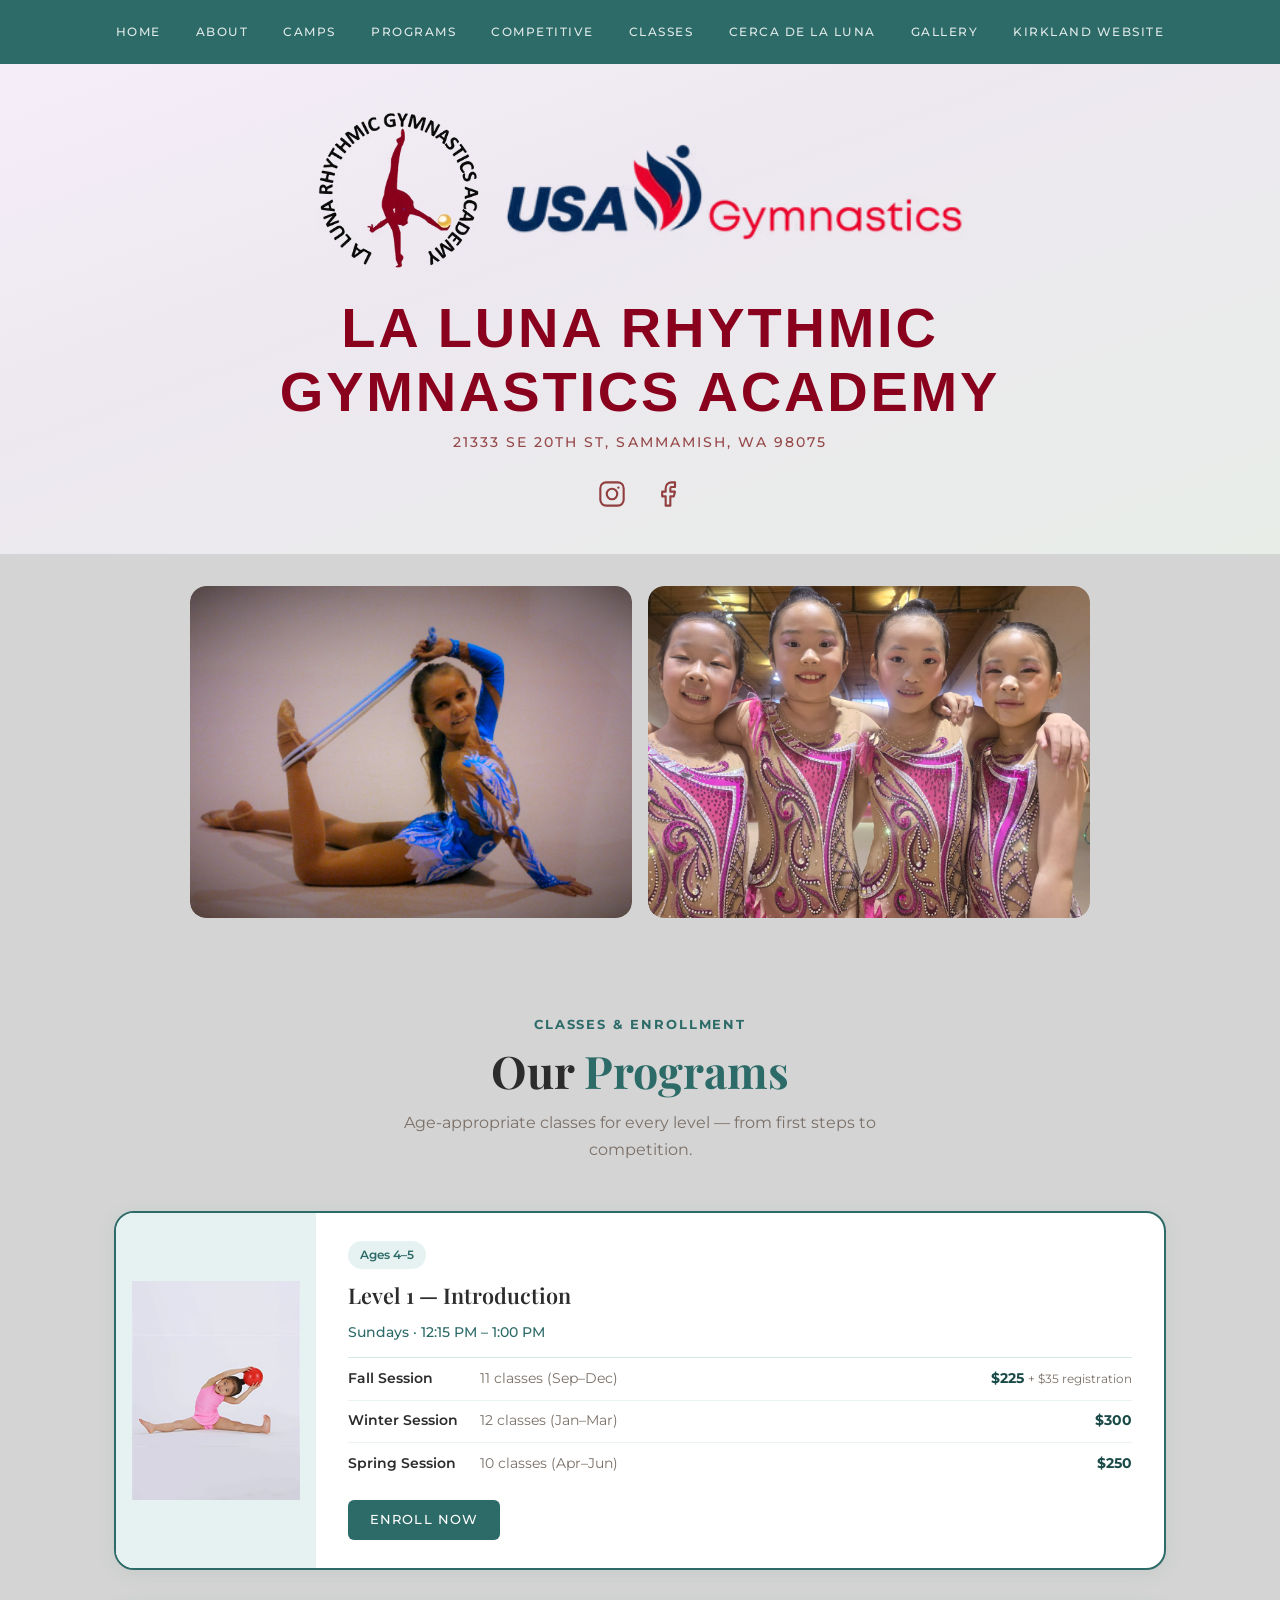
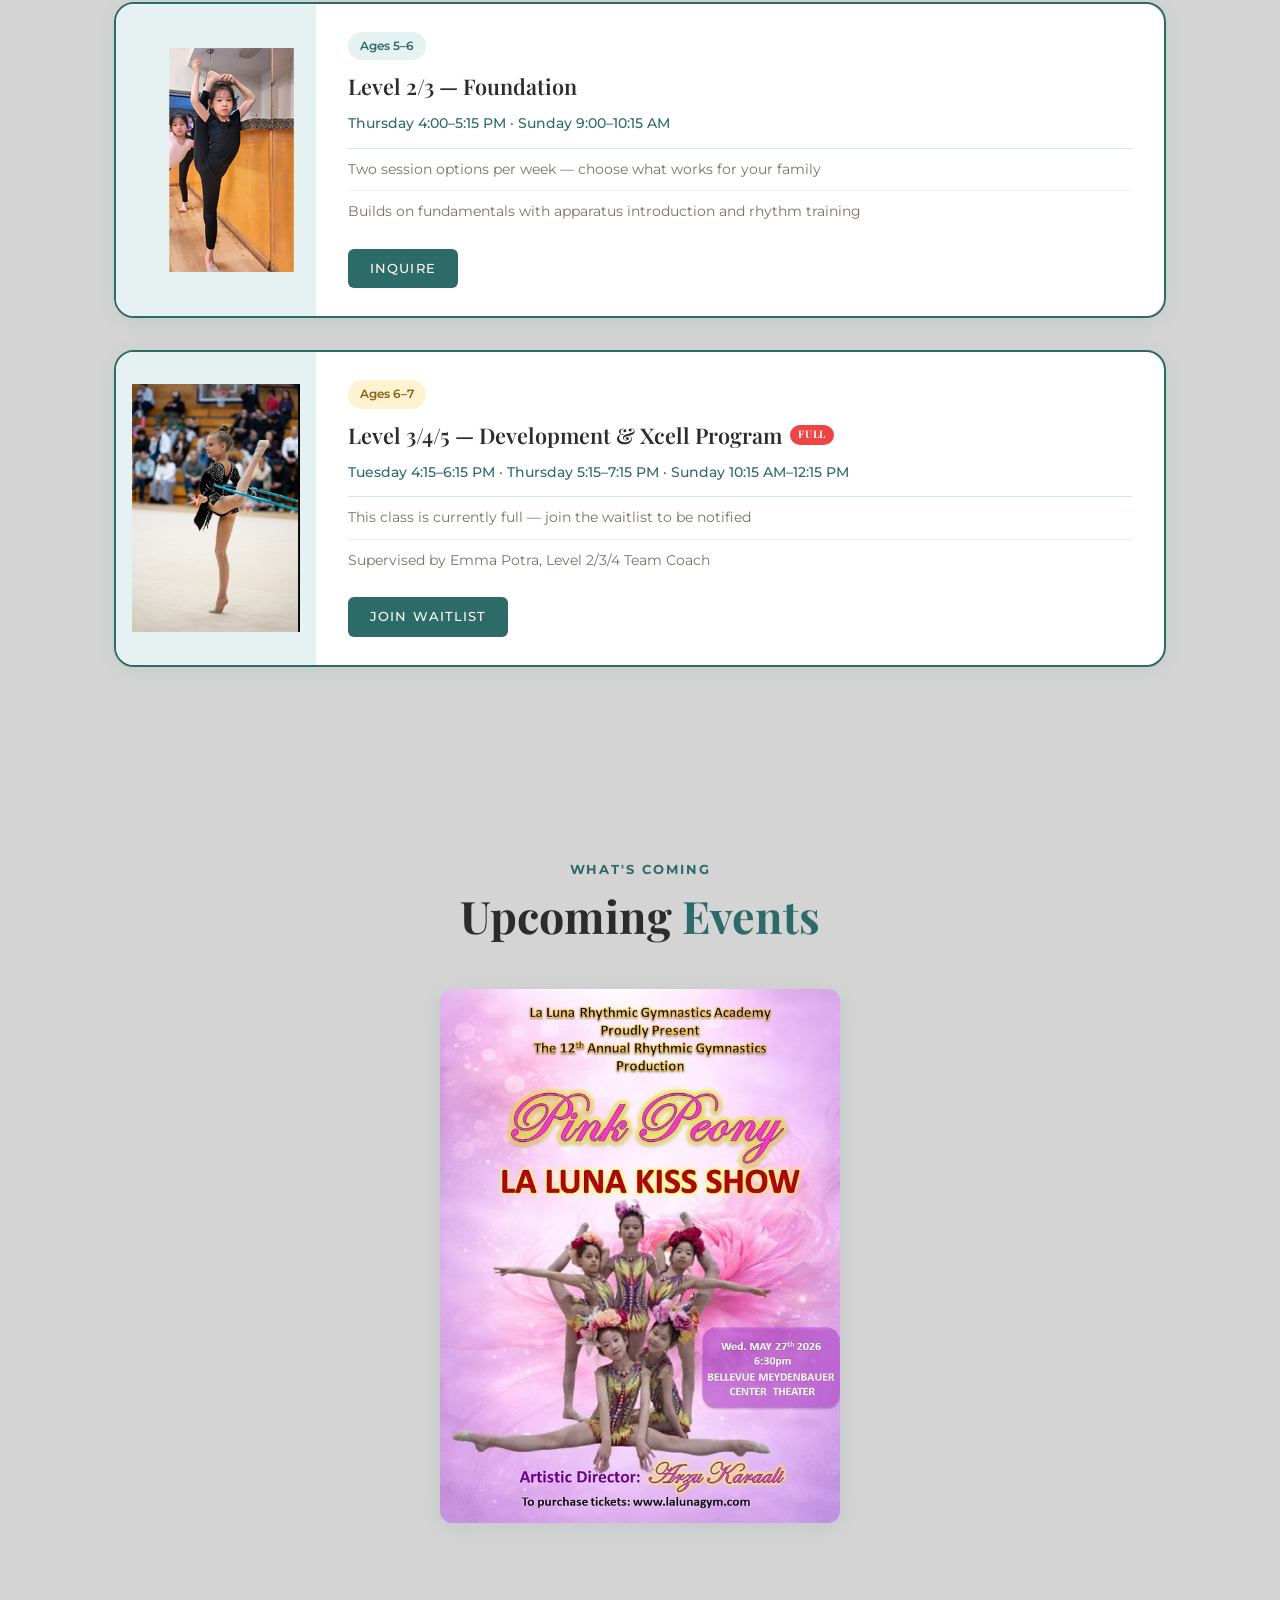
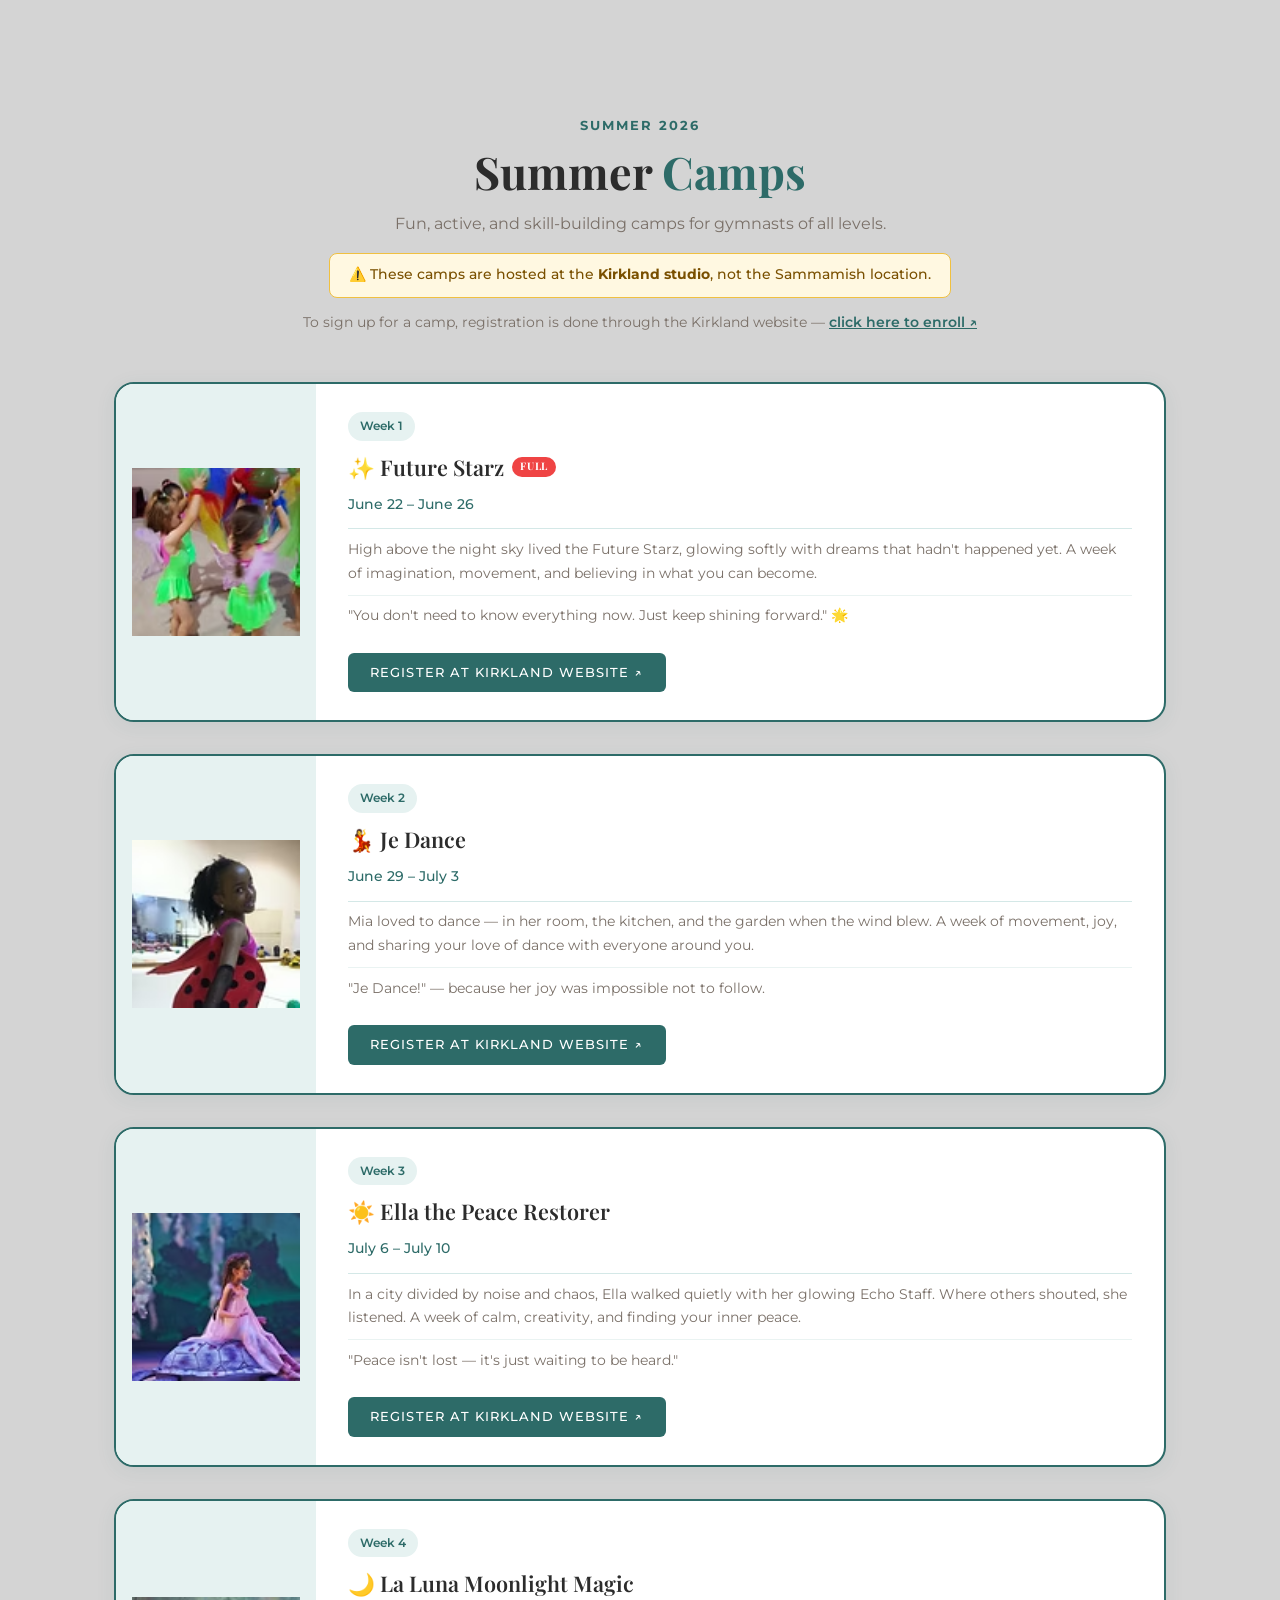
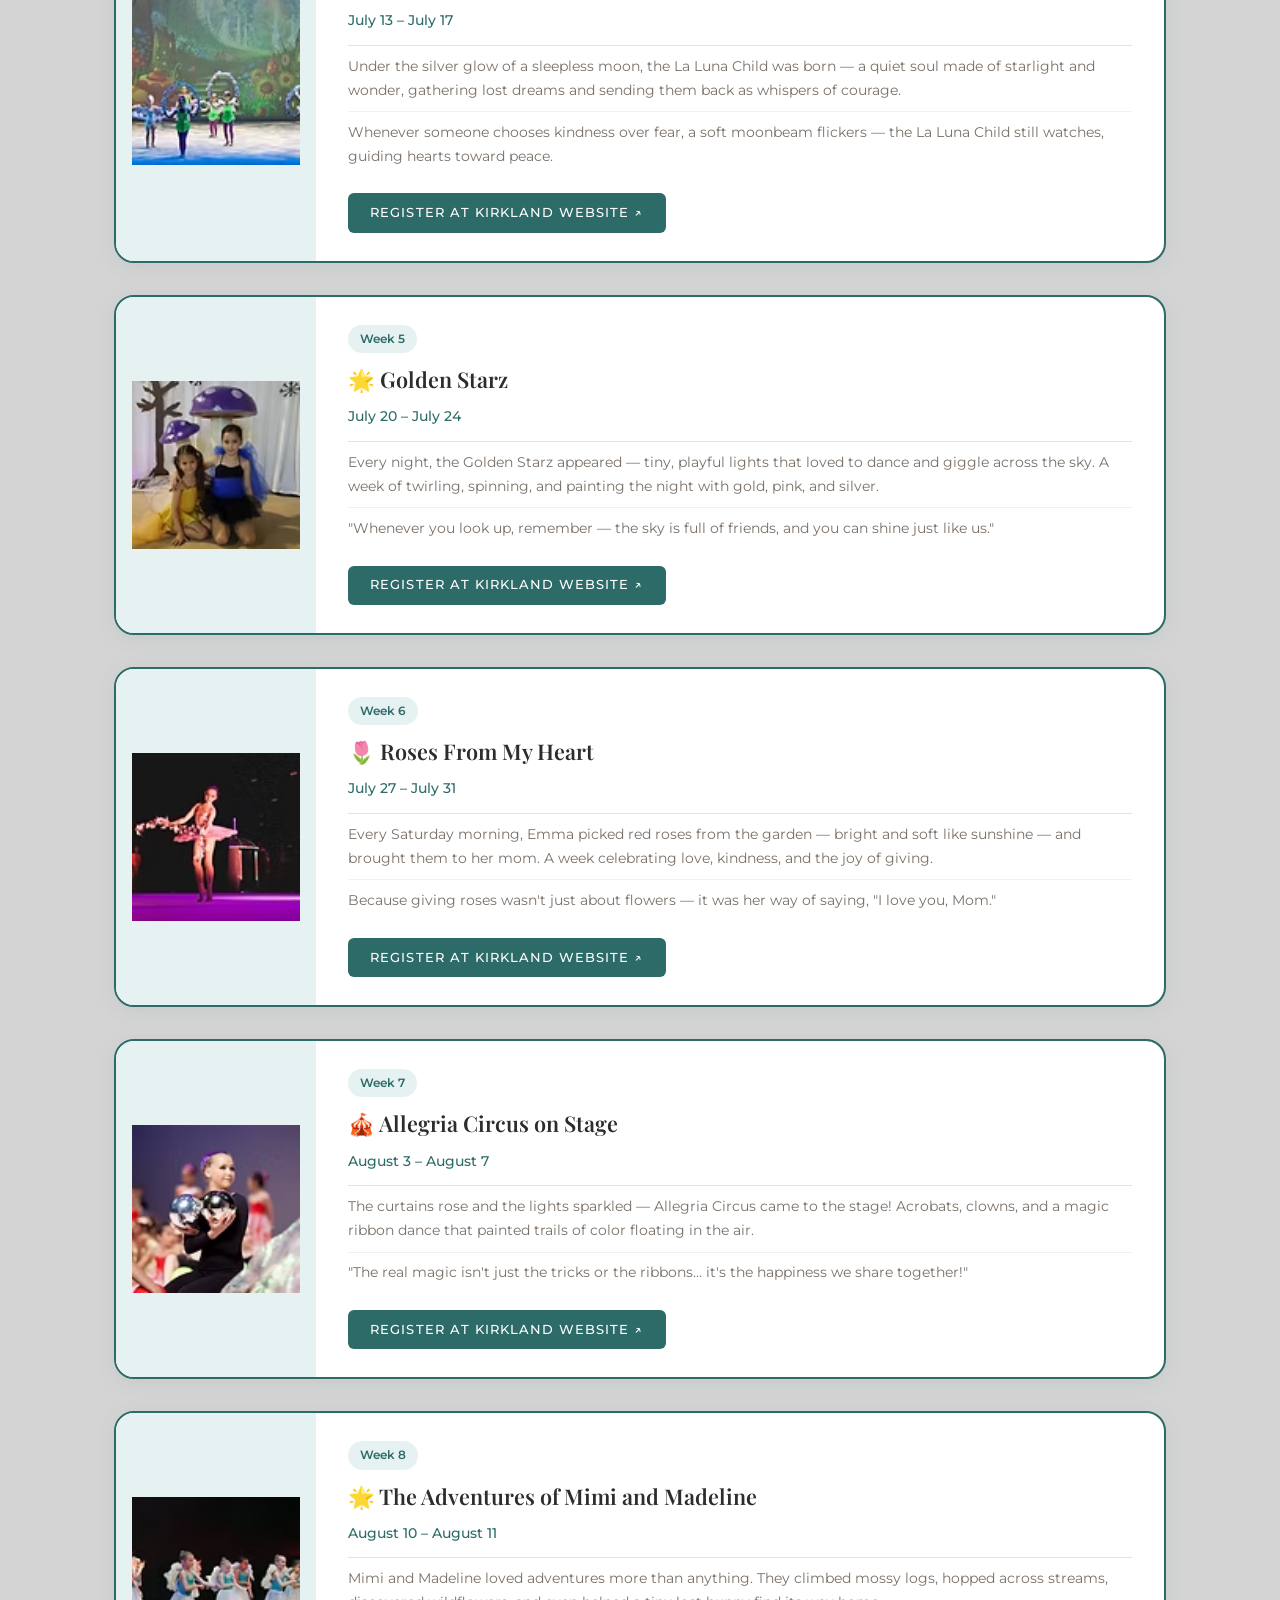
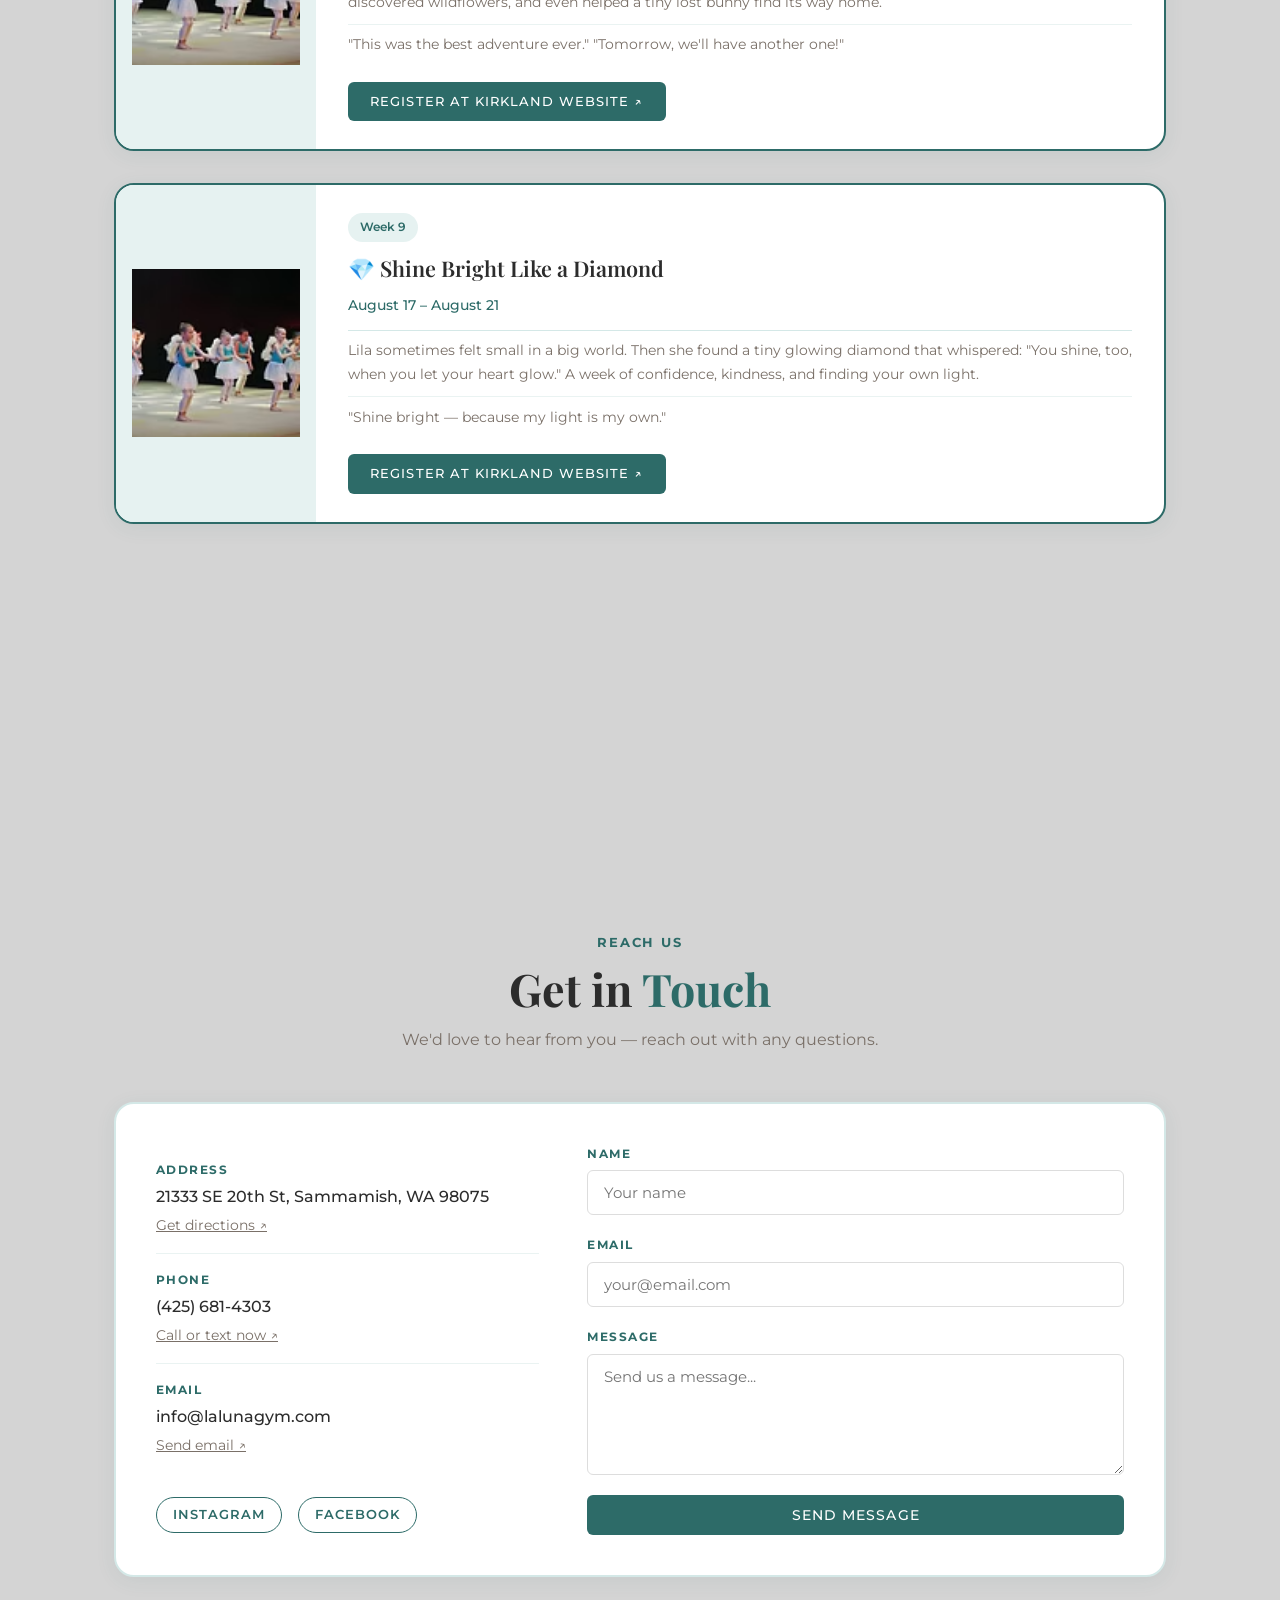
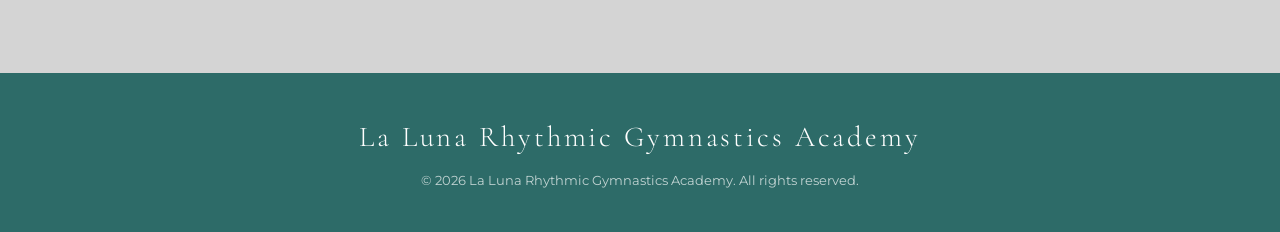
==== commit 339413d2: "x" ====
--- a/index.html
+++ b/index.html
@@ -4,6 +4,8 @@
   <meta charset="UTF-8" />
   <meta name="viewport" content="width=device-width, initial-scale=1.0" />
   <title>La Luna Rhythmic Gymnastics Academy Sammamish</title>
+  <meta name="description" content="La Luna Rhythmic Gymnastics Academy in Sammamish, WA — rhythmic gymnastics classes for kids ages 4 and up. Recreational, competitive, and pre-team programs. Enroll today!" />
+  <meta name="keywords" content="rhythmic gymnastics Sammamish, rhythmic gymnastics Issaquah, rhythmic gymnastics Bellevue, rhythmic gymnastics Redmond, rhythmic gymnastics Kirkland, rhythmic gymnastics Seattle, rhythmic gymnastics Washington state, rhythmic gymnastics WA, gymnastics classes for kids Sammamish, gymnastics for girls Sammamish, kids gymnastics Sammamish, La Luna gymnastics, La Luna rhythmic, rhythmic gymnastics academy, rhythmic gymnastics near me, competitive rhythmic gymnastics Washington, pre-team gymnastics, gymnastics classes ages 4 5 6 7 8, after school gymnastics, summer gymnastics camp, rhythmic gymnastics summer camp, Eastside gymnastics, gymnastics Eastside WA, rhythmic gymnastics training, rhythmic gymnastics coach, ribbon gymnastics, hoop gymnastics, ball gymnastics, clubs gymnastics, rhythmic gymnastics enrollment, gymnastics lessons Sammamish" />
   <link rel="icon" href="photos/LaLunaLogo-red.avif" type="image/avif" />
   <link rel="stylesheet" href="styles.css" />
   <link rel="preconnect" href="https://fonts.googleapis.com" />
@@ -29,7 +31,7 @@
         </li>
         <li><a href="#camp">Camps</a></li>
         <li class="has-dropdown">
-          <a href="#programs">Programs</a>
+          <a href="#our-programs">Programs</a>
           <ul class="dropdown">
             <li><a href="#">Competitive Program</a></li>
             <li><a href="#">Performance Program</a></li>
@@ -37,7 +39,7 @@
           </ul>
         </li>
         <li><a href="#competitive">Competitive</a></li>
-        <li><a href="#classes">Classes</a></li>
+        <li><a href="#our-programs">Classes</a></li>
         <li><a href="#cerca">Cerca de la Luna</a></li>
         <li><a href="gallery.html">Gallery</a></li>
         <li><a href="https://www.lalunagym.com/" target="_blank" rel="noopener">Kirkland Website</a></li>
@@ -130,12 +132,12 @@
         <!-- Card 2: Level 2 Foundation -->
         <div class="program-card">
           <div class="program-card-image">
-            <img src="photos/OurPrograms/level2.png" alt="Level 2 Foundation" />
+            <img src="photos/OurPrograms/level2.png" alt="Level 2/3 Foundation" />
           </div>
           <div class="program-card-info">
             <span class="program-badge">Ages 5–6</span>
-            <h3 class="program-card-title">Level 2 — Foundation</h3>
-            <p class="program-schedule">Tuesday 6:15–7:15 PM · Sunday 9:15–10:15 AM</p>
+            <h3 class="program-card-title">Level 2/3 — Foundation</h3>
+            <p class="program-schedule">Thursday 4:00–5:15 PM · Sunday 9:00–10:15 AM</p>
             <div class="program-sessions">
               <div class="program-session-row program-session-text">
                 <span class="session-detail-full">Two session options per week — choose what works for your family</span>
@@ -150,18 +152,18 @@
           </div>
         </div>
 
-        <!-- Card 3: Level 3/4 Development (FULL) -->
+        <!-- Card 3: Level 3/4/5 Development & Excel (FULL) -->
         <div class="program-card program-card--featured">
           <div class="program-card-image">
-            <img src="photos/OurPrograms/level3.jpg" alt="Level 3/4 Development" />
+            <img src="photos/OurPrograms/level3.jpg" alt="Level 3/4/5 Development & Xcell Program" />
           </div>
           <div class="program-card-info">
             <span class="program-badge program-badge--gold">Ages 6–7</span>
             <h3 class="program-card-title">
-              Level 3/4 — Development
+              Level 3/4/5 — Development & Xcell Program
               <span class="program-full-badge">FULL</span>
             </h3>
-            <p class="program-schedule">Tuesday 4:15–6:15 PM · Sunday 10:15 AM–12:15 PM</p>
+            <p class="program-schedule">Tuesday 4:15–6:15 PM · Thursday 5:15–7:15 PM · Sunday 10:15 AM–12:15 PM</p>
             <div class="program-sessions">
               <div class="program-session-row program-session-text">
                 <span class="session-detail-full">This class is currently full — join the waitlist to be notified</span>
@@ -186,7 +188,6 @@
       <div class="previous-events-header">
         <span class="our-programs-eyebrow">What's Coming</span>
         <h2 class="our-programs-title">Upcoming <span class="our-programs-title-accent">Events</span></h2>
-        <p class="our-programs-subtitle">Competitions, showcases, and special moments to look forward to.</p>
       </div>
       <div class="events-grid">
         <div class="events-grid-item"><img src="photos/UpcomingEvents/PinkPeony.png" alt="Upcoming Event" /></div>
@@ -450,7 +451,7 @@
             <li>
               <span class="contact-detail-label">Phone</span>
               <span class="contact-detail-value">(425) 681-4303</span>
-              <a href="tel:+14256814303" class="contact-detail-link">Call now ↗</a>
+              <a href="tel:+14256814303" class="contact-detail-link">Call or text now ↗</a>
             </li>
             <li>
               <span class="contact-detail-label">Email</span>
--- a/styles.css
+++ b/styles.css
@@ -9,8 +9,8 @@
 
 :root {
   /* --- Brand Colors --- */
-  --color-bg:         #faf9f7;        /* page background */
-  --color-surface:    #f2ede8;        /* card / section backgrounds */
+  --color-bg:         #d4d4d4;        /* page background */
+  --color-surface:    #c8c8c8;        /* card / section backgrounds */
   --color-accent:     #8b6f9e;        /* primary accent (purple/mauve) */
   --color-accent-light: #c4a8d4;      /* lighter accent */
   --color-text:       #2c2c2c;        /* main text */
@@ -351,7 +351,7 @@
   font-size: 3.5rem;
   font-weight: bold;
   line-height: 1.15;
-  color: #730505;
+  color: #89011D;
   letter-spacing: 0.05em;
   text-transform: uppercase;
   margin-bottom: 0;
@@ -516,7 +516,7 @@
 
 /* ===== CONTACT ===== */
 .contact {
-  background-color: #faf9fd;
+  background-color: #d4d4d4;
   padding: 96px 0;
 }
 
@@ -767,7 +767,7 @@
 
 /* ===== OUR PROGRAMS SECTION ===== */
 .our-programs {
-  background-color: #faf9fd;
+  background-color: #d4d4d4;
   padding: 96px 0;
 }
 
@@ -1071,7 +1071,7 @@
 
 /* ===== SUMMER CAMPS SECTION ===== */
 .summer-camps {
-  background-color: #faf9fd;
+  background-color: #d4d4d4;
   padding: 96px 0;
 }
 
